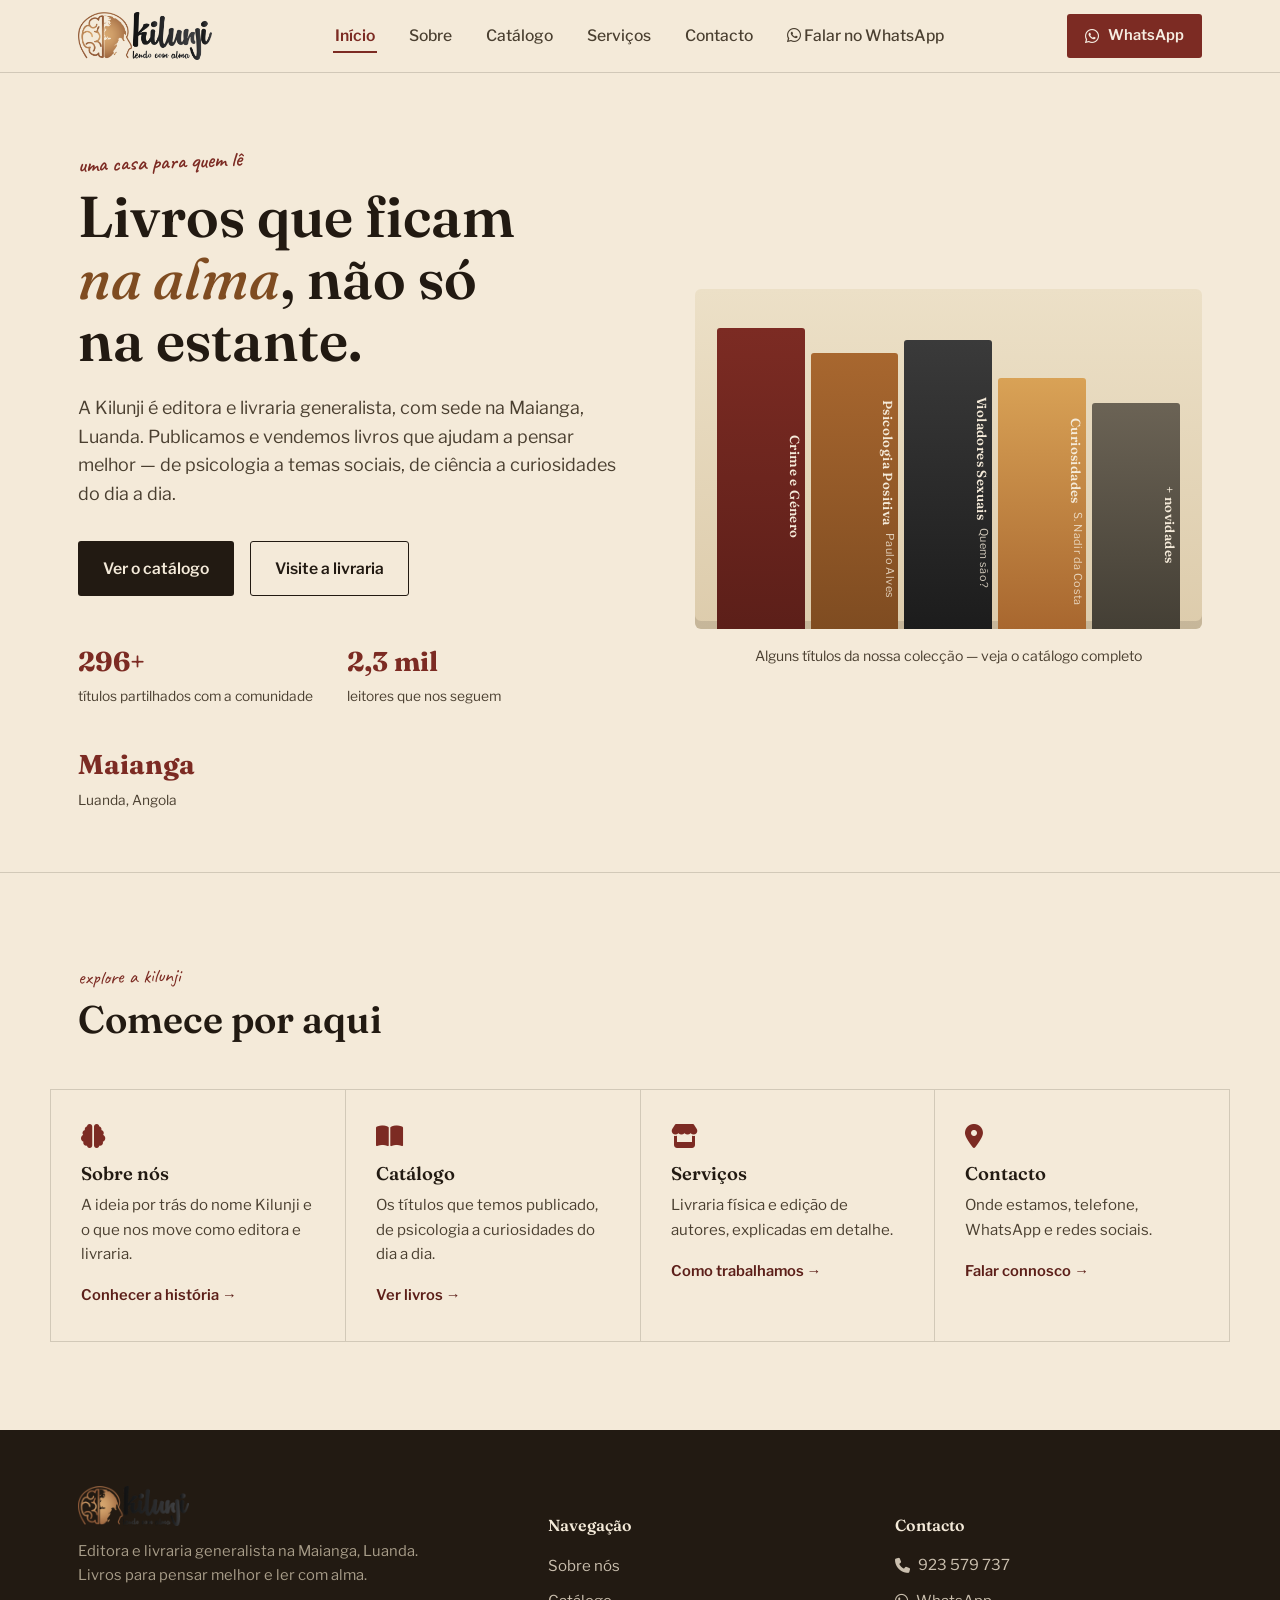
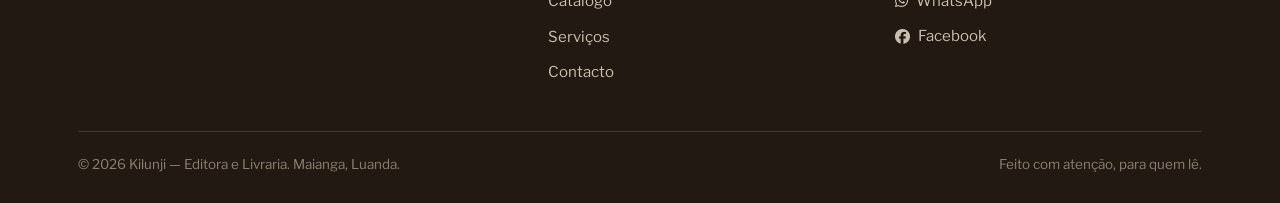
==== index.html @ 7cc4030d "first commit" ====
<!DOCTYPE html>
<html lang="pt-AO">
<head>
<meta charset="UTF-8">
<meta name="viewport" content="width=device-width, initial-scale=1.0">
<title>Kilunji — Editora e Livraria | Maianga, Luanda</title>
<meta name="description" content="Kilunji é editora e livraria generalista em Maianga, Luanda. Livros para ler com alma — psicologia, ciências sociais, literatura e mais.">
<link rel="icon" type="image/png" href="assets/img/favicon.png">
<link rel="preconnect" href="https://fonts.googleapis.com">
<link rel="preconnect" href="https://fonts.gstatic.com" crossorigin>
<link href="https://fonts.googleapis.com/css2?family=Fraunces:ital,opsz,wght@0,9..144,400;0,9..144,500;0,9..144,600;1,9..144,500&family=Libre+Franklin:wght@400;500;600;700&family=Caveat:wght@500;600&display=swap" rel="stylesheet">
<link rel="stylesheet" href="https://cdnjs.cloudflare.com/ajax/libs/font-awesome/6.5.2/css/all.min.css" referrerpolicy="no-referrer">
<link rel="stylesheet" href="assets/css/style.css">
</head>
<body>

<header>
  <nav class="nav">
    <a href="index.html" class="brand">
      <img class="brand-logo" src="assets/img/logo-full.png" alt="Kilunji — Editora e Livraria — lendo com alma">
    </a>
    <ul class="nav-links" id="navLinks">
      <li><a href="index.html" class="active">Início</a></li>
      <li><a href="sobre.html">Sobre</a></li>
      <li><a href="catalogo.html">Catálogo</a></li>
      <li><a href="servicos.html">Serviços</a></li>
      <li><a href="contacto.html">Contacto</a></li>
      <li class="mobile-cta"><a href="https://wa.me/244923579737" target="_blank" rel="noopener"><i class="fa-brands fa-whatsapp"></i> Falar no WhatsApp</a></li>
    </ul>
    <a class="nav-cta" href="https://wa.me/244923579737" target="_blank" rel="noopener">
      <i class="fa-brands fa-whatsapp"></i> WhatsApp
    </a>
    <button class="burger" id="burgerBtn" aria-label="Abrir menu" aria-expanded="false" aria-controls="navLinks">
      <i class="fa-solid fa-bars"></i>
    </button>
  </nav>
</header>

<main>

  <!-- HERO -->
  <section class="hero">
    <div class="wrap hero-grid">
      <div>
        <span class="eyebrow-mark">uma casa para quem lê</span>
        <h1>Livros que ficam <em>na alma</em>, não só na estante.</h1>
        <p class="hero-lede">A Kilunji é editora e livraria generalista, com sede na Maianga, Luanda. Publicamos e vendemos livros que ajudam a pensar melhor — de psicologia a temas sociais, de ciência a curiosidades do dia a dia.</p>
        <div class="hero-actions">
          <a class="btn btn-primary" href="catalogo.html">Ver o catálogo</a>
          <a class="btn btn-ghost" href="contacto.html">Visite a livraria</a>
        </div>
        <div class="hero-stats">
          <div class="stat"><b>296+</b><span>títulos partilhados com a comunidade</span></div>
          <div class="stat"><b>2,3 mil</b><span>leitores que nos seguem</span></div>
          <div class="stat"><b>Maianga</b><span>Luanda, Angola</span></div>
        </div>
      </div>

      <div class="shelf-wrap">
        <div class="shelf" aria-hidden="true">
          <div class="spine s1 h2">Crime e Género</div>
          <div class="spine s2 h1">Psicologia Positiva<small>Paulo Alves</small></div>
          <div class="spine s3 h4">Violadores Sexuais<small>Quem são?</small></div>
          <div class="spine s4 h3">Curiosidades<small>S. Nadir da Costa</small></div>
          <div class="spine s5 h5">+ novidades</div>
        </div>
        <p class="shelf-caption">Alguns títulos da nossa colecção — veja o catálogo completo</p>
      </div>
    </div>
  </section>

  <!-- TEASERS -->
  <section class="teasers">
    <div class="wrap">
      <div class="section-head">
        <span class="kicker">explore a kilunji</span>
        <h2>Comece por aqui</h2>
      </div>
    </div>
    <div class="wrap" style="padding:0;">
      <div class="teaser-grid">
        <div class="teaser">
          <i class="fa-solid fa-brain"></i>
          <h3>Sobre nós</h3>
          <p>A ideia por trás do nome Kilunji e o que nos move como editora e livraria.</p>
          <a href="sobre.html">Conhecer a história →</a>
        </div>
        <div class="teaser">
          <i class="fa-solid fa-book-open"></i>
          <h3>Catálogo</h3>
          <p>Os títulos que temos publicado, de psicologia a curiosidades do dia a dia.</p>
          <a href="catalogo.html">Ver livros →</a>
        </div>
        <div class="teaser">
          <i class="fa-solid fa-store"></i>
          <h3>Serviços</h3>
          <p>Livraria física e edição de autores, explicadas em detalhe.</p>
          <a href="servicos.html">Como trabalhamos →</a>
        </div>
        <div class="teaser">
          <i class="fa-solid fa-location-dot"></i>
          <h3>Contacto</h3>
          <p>Onde estamos, telefone, WhatsApp e redes sociais.</p>
          <a href="contacto.html">Falar connosco →</a>
        </div>
      </div>
    </div>
  </section>

</main>

<footer>
  <div class="wrap">
    <div class="foot-grid">
      <div class="foot-brand">
        <img src="assets/img/logo-full.png" alt="Kilunji — Editora e Livraria">
        <p>Editora e livraria generalista na Maianga, Luanda. Livros para pensar melhor e ler com alma.</p>
      </div>
      <div>
        <h5>Navegação</h5>
        <ul>
          <li><a href="sobre.html">Sobre nós</a></li>
          <li><a href="catalogo.html">Catálogo</a></li>
          <li><a href="servicos.html">Serviços</a></li>
          <li><a href="contacto.html">Contacto</a></li>
        </ul>
      </div>
      <div>
        <h5>Contacto</h5>
        <ul>
          <li><a href="tel:+244923579737"><i class="fa-solid fa-phone"></i> 923 579 737</a></li>
          <li><a href="https://wa.me/244923579737" target="_blank" rel="noopener"><i class="fa-brands fa-whatsapp"></i> WhatsApp</a></li>
          <li><a href="https://www.facebook.com/share/19PNBQKD8v/?mibextid=wwXIfr" target="_blank" rel="noopener"><i class="fa-brands fa-facebook"></i> Facebook</a></li>
        </ul>
      </div>
    </div>
    <div class="foot-bottom">
      <span>© <span id="year"></span> Kilunji — Editora e Livraria. Maianga, Luanda.</span>
      <span>Feito com atenção, para quem lê.</span>
    </div>
  </div>
</footer>

<script src="assets/js/main.js" defer></script>
</body>
</html>
---- assets/css/style.css ----
:root{
  --paper: #f4ead9;
  --paper-deep: #ece0c7;
  --paper-shadow: #ddccac;
  --ink: #221a12;
  --ink-soft: #4a3f30;
  --bronze: #a8672f;
  --bronze-deep: #7f4c21;
  --gold: #d9a256;
  --wine: #7c2b23;
  --wine-deep: #5c1f19;
  --line: rgba(34,26,18,0.16);
  --max: 1180px;
}

*{box-sizing:border-box;}
html{scroll-behavior:smooth;}
body{
  margin:0;
  background:var(--paper);
  color:var(--ink);
  font-family:'Libre Franklin', sans-serif;
  font-size:16px;
  line-height:1.6;
  -webkit-font-smoothing:antialiased;
}
img{max-width:100%;display:block;}
a{color:inherit;}
h1,h2,h3,h4{
  font-family:'Fraunces', serif;
  font-weight:600;
  line-height:1.08;
  margin:0;
  color:var(--ink);
}
p{margin:0;}
.wrap{max-width:var(--max); margin:0 auto; padding:0 28px;}
.script{font-family:'Caveat', cursive; font-weight:600;}

a:focus-visible, button:focus-visible{
  outline:2px solid var(--bronze-deep);
  outline-offset:3px;
}

@media (prefers-reduced-motion: reduce){
  *{animation-duration:0.001ms !important; animation-iteration-count:1 !important; transition-duration:0.001ms !important; scroll-behavior:auto !important;}
}

/* ============ HEADER ============ */
header{
  position:sticky; top:0; z-index:50;
  background:rgba(244,234,217,0.94);
  backdrop-filter:blur(6px);
  border-bottom:1px solid var(--line);
}
.nav{
  display:flex; align-items:center; justify-content:space-between;
  padding:12px 28px;
  max-width:var(--max); margin:0 auto;
  gap:20px;
}
.brand{display:flex; align-items:center; text-decoration:none; flex-shrink:0;}
.brand-logo{height:48px; width:auto;}

.nav-links{display:flex; align-items:center; gap:30px; list-style:none; margin:0; padding:0;}
.nav-links a{
  text-decoration:none; font-size:0.98rem; font-weight:500; color:var(--ink-soft);
  padding:6px 2px; border-bottom:2px solid transparent;
}
.nav-links a:hover{color:var(--wine); border-color:var(--wine);}
.nav-links a.active{color:var(--wine); border-color:var(--wine); font-weight:600;}

.nav-cta{
  display:inline-flex; align-items:center; gap:9px;
  background:var(--wine); color:#f6ede1;
  padding:10px 18px; border-radius:3px;
  text-decoration:none; font-weight:600; font-size:0.92rem;
  white-space:nowrap;
}
.nav-cta i{font-size:1rem;}
.nav-cta:hover{background:var(--wine-deep);}

.burger{display:none; background:none; border:none; cursor:pointer; padding:8px; font-size:1.4rem; color:var(--ink);}

@media (max-width: 900px){
  .nav-links{
    position:fixed; top:73px; left:0; right:0;
    background:var(--paper);
    flex-direction:column; align-items:flex-start; gap:0;
    border-bottom:1px solid var(--line);
    max-height:0; overflow:hidden;
    transition:max-height .25s ease;
  }
  .nav-links.open{max-height:360px;}
  .nav-links li{width:100%;}
  .nav-links a{display:block; padding:14px 28px; width:100%; border-bottom:1px solid var(--line);}
  .nav-cta{display:none;}
  .nav-links .mobile-cta{display:block; padding:16px 28px;}
  .nav-links .mobile-cta a{background:var(--wine); color:#f6ede1; text-align:center; border-radius:3px; border:none; display:flex; align-items:center; justify-content:center; gap:8px;}
  .burger{display:block;}
}

/* ============ HERO (home) ============ */
.hero{padding:72px 0 60px; position:relative; overflow:hidden;}
.hero-grid{display:grid; grid-template-columns:1.05fr 0.95fr; gap:56px; align-items:center;}
.eyebrow-mark{
  font-family:'Caveat', cursive; font-size:1.35rem; color:var(--wine); font-weight:600;
  display:inline-block; margin-bottom:6px; transform:rotate(-2deg);
}
.hero h1{font-size:clamp(2.4rem, 4.6vw, 3.6rem); max-width:12ch;}
.hero h1 em{font-style:italic; color:var(--bronze-deep); font-weight:500;}
.hero-lede{margin-top:22px; font-size:1.12rem; color:var(--ink-soft); max-width:46ch;}
.hero-actions{margin-top:32px; display:flex; gap:16px; flex-wrap:wrap;}
.btn{
  display:inline-flex; align-items:center; gap:10px;
  padding:14px 24px; border-radius:3px; text-decoration:none;
  font-weight:600; font-size:0.98rem; border:1px solid transparent;
}
.btn-primary{background:var(--ink); color:var(--paper);}
.btn-primary:hover{background:#000;}
.btn-ghost{border-color:var(--ink); color:var(--ink);}
.btn-ghost:hover{background:var(--ink); color:var(--paper);}

.hero-stats{display:flex; gap:34px; margin-top:44px; flex-wrap:wrap;}
.stat b{display:block; font-family:'Fraunces', serif; font-size:1.7rem; color:var(--wine);}
.stat span{font-size:0.86rem; color:var(--ink-soft);}

/* Bookshelf illustration */
.shelf-wrap{position:relative;}
.shelf{
  display:flex; align-items:flex-end; gap:6px;
  background:linear-gradient(180deg, var(--paper-deep), var(--paper-shadow));
  border-radius:6px; padding:26px 22px 0; height:340px; position:relative;
  box-shadow: inset 0 -8px 0 rgba(34,26,18,0.12);
}
.spine{
  flex:1; border-radius:3px 3px 0 0; display:flex; align-items:flex-start; justify-content:center;
  padding-top:16px; color:#f4ead9; font-family:'Fraunces', serif; font-weight:600; font-size:0.82rem;
  text-align:center; writing-mode:vertical-rl; letter-spacing:0.4px; cursor:default;
  position:relative; transition:transform .18s ease;
}
.spine:hover{transform:translateY(-10px);}
.spine small{writing-mode:vertical-rl; font-family:'Libre Franklin',sans-serif; font-weight:400; font-size:0.68rem; opacity:0.85; margin-top:8px;}
.spine.h1{height:88%;} .spine.h2{height:96%;} .spine.h3{height:80%;} .spine.h4{height:92%;} .spine.h5{height:72%;}
.s1{background:linear-gradient(180deg, var(--wine), var(--wine-deep));}
.s2{background:linear-gradient(180deg, var(--bronze), var(--bronze-deep));}
.s3{background:linear-gradient(180deg, #3a3a3a, #1c1c1c);}
.s4{background:linear-gradient(180deg, var(--gold), var(--bronze));}
.s5{background:linear-gradient(180deg, #6b6355, #443f35);}
.shelf-caption{margin-top:16px; text-align:center; font-size:0.88rem; color:var(--ink-soft);}

/* ============ PAGE HERO (páginas internas) ============ */
.page-hero{padding:56px 0 44px; border-bottom:1px solid var(--line); background:var(--paper-deep);}
.page-hero .kicker{margin-bottom:8px;}
.page-hero h1{font-size:clamp(2rem, 4vw, 2.9rem);}
.page-hero p{margin-top:16px; color:var(--ink-soft); font-size:1.08rem; max-width:60ch;}
.breadcrumb{font-size:0.86rem; color:var(--ink-soft); margin-bottom:14px;}
.breadcrumb a{color:var(--wine-deep); text-decoration:none;}
.breadcrumb a:hover{text-decoration:underline;}

/* ============ SECTION GENERIC ============ */
section{padding:88px 0;}
.section-head{max-width:640px; margin-bottom:48px;}
.kicker{font-family:'Caveat', cursive; color:var(--wine); font-size:1.25rem; transform:rotate(-1.5deg); display:inline-block;}
.section-head h2{font-size:clamp(1.8rem, 3vw, 2.5rem); margin-top:6px;}
.section-head p{margin-top:16px; color:var(--ink-soft); font-size:1.05rem;}

/* ============ TEASERS (home) ============ */
.teasers{border-top:1px solid var(--line);}
.teaser-grid{display:grid; grid-template-columns:repeat(4,1fr); gap:0; border-top:1px solid var(--line); border-left:1px solid var(--line);}
.teaser{padding:34px 30px; border-right:1px solid var(--line); border-bottom:1px solid var(--line);}
.teaser i{font-size:1.5rem; color:var(--wine); margin-bottom:16px; display:block;}
.teaser h3{font-size:1.15rem; margin-bottom:10px;}
.teaser p{color:var(--ink-soft); font-size:0.94rem; margin-bottom:16px;}
.teaser a{color:var(--wine-deep); font-weight:600; font-size:0.92rem; text-decoration:none;}
.teaser a:hover{text-decoration:underline;}
@media (max-width: 900px){
  .teaser-grid{grid-template-columns:repeat(2,1fr);}
}
@media (max-width: 560px){
  .teaser-grid{grid-template-columns:1fr;}
}

/* ============ SOBRE ============ */
.sobre{background:var(--paper-deep); border-bottom:1px solid var(--line);}
.sobre-grid{display:grid; grid-template-columns:0.9fr 1.1fr; gap:64px; align-items:start;}
.sobre-mark{display:flex; justify-content:center; align-items:flex-start; padding-top:8px;}
.sobre-mark img{width:220px;}
.pull{
  font-family:'Fraunces', serif; font-style:italic; font-size:1.5rem; line-height:1.4;
  color:var(--wine-deep); border-left:3px solid var(--bronze); padding-left:24px; margin:28px 0;
}
.sobre-body p{margin-bottom:18px; color:var(--ink-soft); font-size:1.05rem;}
.sobre-body p:last-child{margin-bottom:0;}

/* ============ CATALOGO ============ */
.catalogo-list{display:flex; flex-direction:column; border-top:1px solid var(--line);}
.book-row{
  display:grid; grid-template-columns:56px 1.6fr 1fr auto; gap:24px; align-items:center;
  padding:26px 0; border-bottom:1px solid var(--line);
}
.book-icon{font-size:1.5rem; color:var(--bronze);}
.book-title{font-family:'Fraunces', serif; font-size:1.25rem; font-weight:600;}
.book-author{color:var(--ink-soft); font-size:0.95rem; margin-top:4px;}
.book-tag{
  justify-self:start; display:inline-flex; align-items:center; gap:6px;
  font-size:0.82rem; color:var(--wine); border:1px solid var(--wine); border-radius:20px; padding:5px 14px;
}
.book-note{color:var(--ink-soft); font-size:0.92rem; text-align:right; max-width:22ch; margin-left:auto;}
@media (max-width: 720px){
  .book-row{grid-template-columns:32px 1fr; row-gap:8px;}
  .book-tag, .book-note{grid-column:2 / 3; justify-self:start; text-align:left; max-width:none;}
}

/* ============ SERVICOS ============ */
.servicos{background:var(--ink); color:var(--paper);}
.servicos .kicker{color:var(--gold);}
.servicos .section-head h2{color:var(--paper);}
.servicos .section-head p{color:#cabfae;}
.serv-grid{display:grid; grid-template-columns:1fr 1fr; gap:0; border-top:1px solid rgba(244,234,217,0.18);}
.serv-col{padding:40px 44px; border-right:1px solid rgba(244,234,217,0.18);}
.serv-col:last-child{border-right:none;}
.serv-col .serv-icon{font-size:1.8rem; color:var(--gold); margin-bottom:16px; display:block;}
.serv-col h3{color:var(--gold); font-size:1.5rem; margin-bottom:14px;}
.serv-col p{color:#d8cfbf; font-size:1rem; margin-bottom:16px;}
.serv-col ul{margin:0; padding:0; list-style:none;}
.serv-col li{margin-bottom:12px; padding-left:26px; position:relative; color:#d8cfbf;}
.serv-col li i{position:absolute; left:0; top:4px; color:var(--gold); font-size:0.85rem;}
@media (max-width:760px){
  .serv-grid{grid-template-columns:1fr;}
  .serv-col{border-right:none; border-bottom:1px solid rgba(244,234,217,0.18);}
}
.page-hero.on-dark{background:var(--ink); border-bottom:1px solid rgba(244,234,217,0.18);}
.page-hero.on-dark h1, .page-hero.on-dark p{color:var(--paper);}
.page-hero.on-dark .kicker{color:var(--gold);}
.page-hero.on-dark .breadcrumb, .page-hero.on-dark .breadcrumb a{color:#cabfae;}

/* ============ CONTACTO ============ */
.contacto-grid{display:grid; grid-template-columns:1fr 1fr; gap:60px; align-items:start;}
.info-item{display:flex; gap:16px; padding:18px 0; border-bottom:1px solid var(--line);}
.info-item:first-child{padding-top:0;}
.info-icon{
  width:40px; height:40px; border-radius:50%; background:var(--paper-deep); border:1px solid var(--line);
  display:flex; align-items:center; justify-content:center; flex-shrink:0; font-size:1.05rem; color:var(--wine);
}
.info-item h4{font-size:1rem; margin-bottom:4px;}
.info-item p, .info-item a{color:var(--ink-soft); text-decoration:none; font-size:0.98rem;}
.info-item a:hover{color:var(--wine);}
.map-frame{
  border:1px solid var(--line); border-radius:6px; overflow:hidden; background:var(--paper-deep);
  aspect-ratio:4/3; display:flex; align-items:center; justify-content:center; position:relative;
}
.map-frame iframe{width:100%; height:100%; border:0; filter:sepia(12%) saturate(85%);}
@media (max-width: 900px){
  .contacto-grid{grid-template-columns:1fr;}
}

/* ============ FOOTER ============ */
footer{background:var(--ink); color:#cabfae; padding:56px 0 28px;}
.foot-grid{display:grid; grid-template-columns:1.4fr 1fr 1fr; gap:40px; padding-bottom:36px; border-bottom:1px solid rgba(244,234,217,0.15);}
.foot-brand img{height:40px; margin-bottom:14px;}
.foot-brand p{max-width:34ch; font-size:0.92rem; color:#a89d89;}
footer h5{font-family:'Fraunces', serif; color:var(--paper); font-size:1rem; margin-bottom:14px; font-weight:600;}
footer ul{list-style:none; margin:0; padding:0;}
footer li{margin-bottom:10px;}
footer a{text-decoration:none; color:#cabfae; font-size:0.94rem; display:inline-flex; align-items:center; gap:8px;}
footer a:hover{color:var(--gold);}
.foot-bottom{
  display:flex; justify-content:space-between; align-items:center; padding-top:22px; flex-wrap:wrap; gap:12px;
  font-size:0.84rem; color:#8b8070;
}
@media (max-width:760px){
  .foot-grid{grid-template-columns:1fr; gap:28px;}
}

@media (max-width: 900px){
  .hero-grid{grid-template-columns:1fr;}
  .sobre-grid{grid-template-columns:1fr;}
  .sobre-mark{padding-top:0; margin-bottom:8px;}
  .sobre-mark img{width:140px;}
}
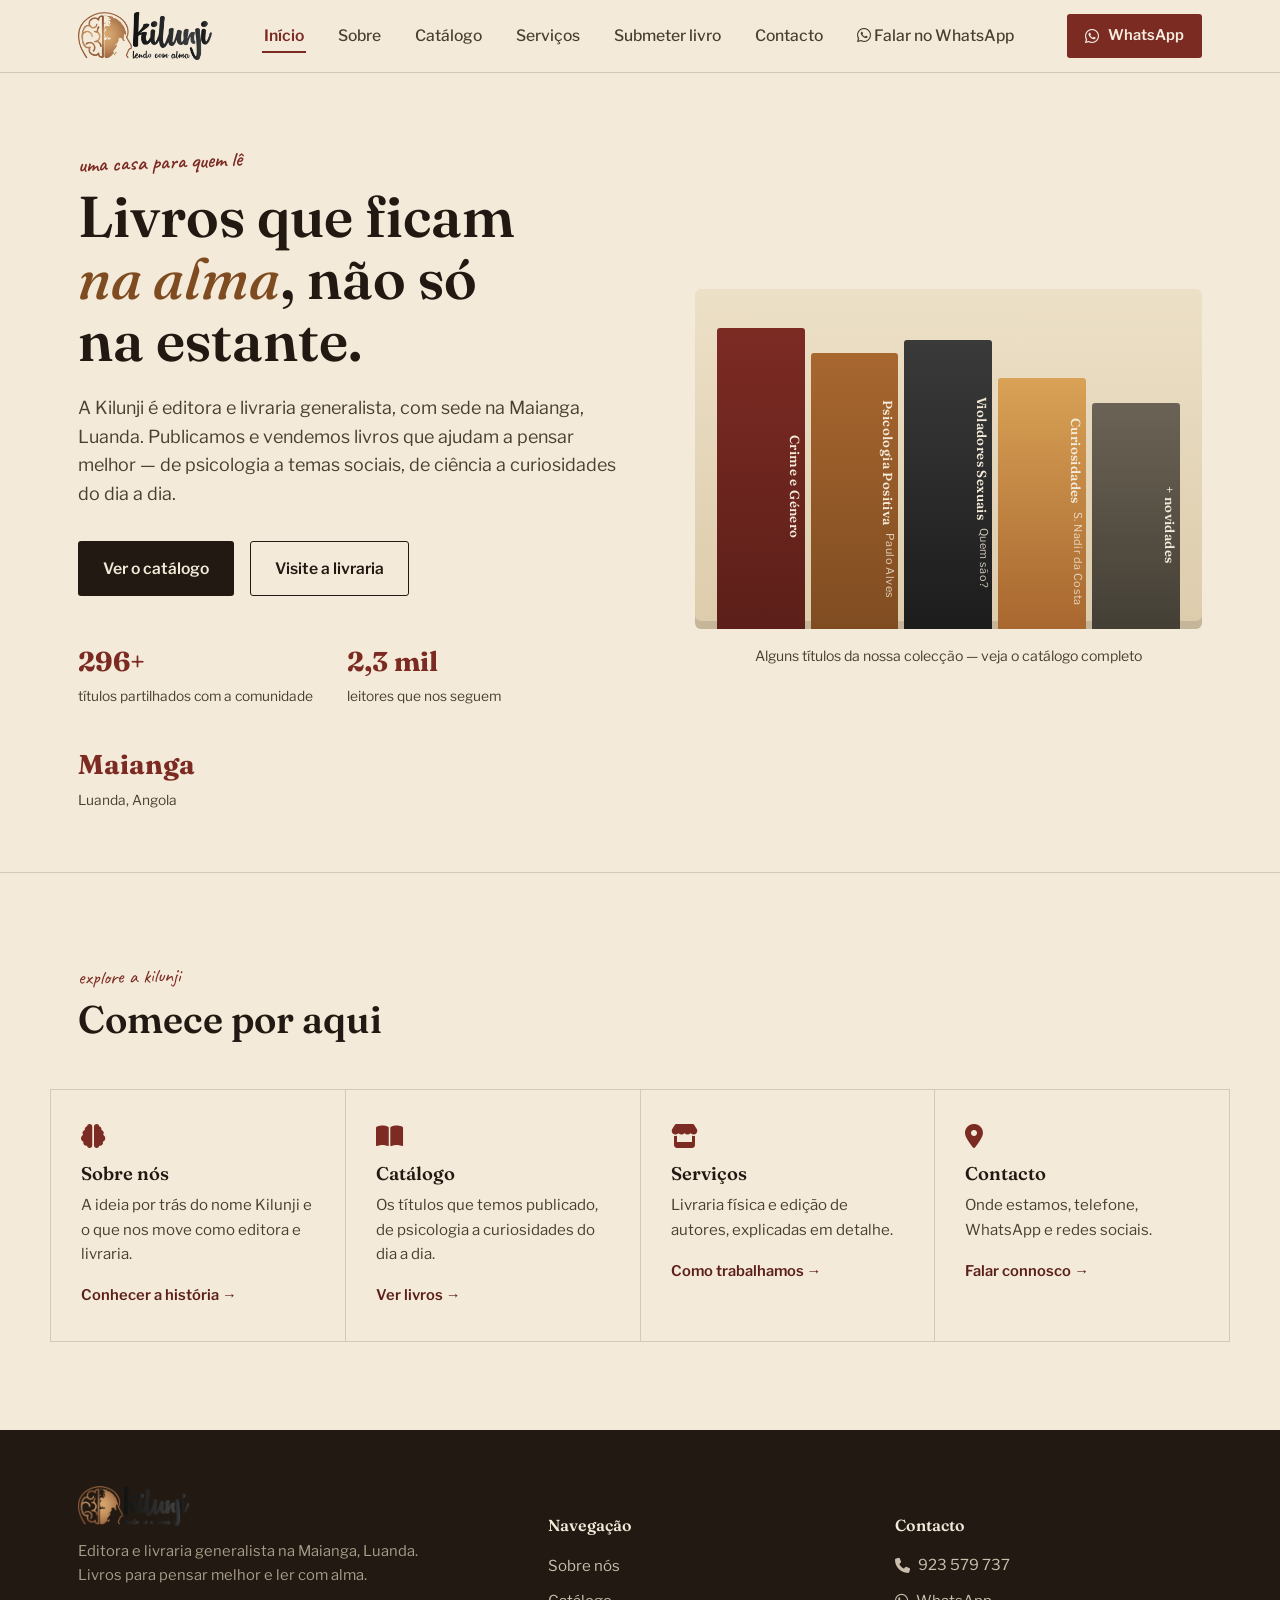
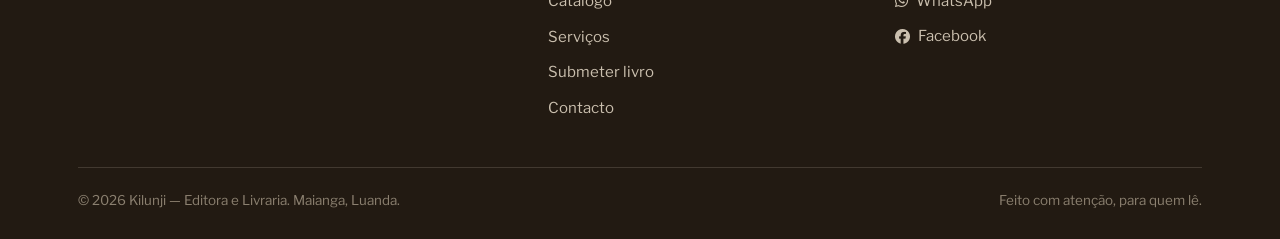
==== commit 542f855f: "Submissão de Livro" ====
--- a/index.html
+++ b/index.html
@@ -24,6 +24,7 @@
       <li><a href="sobre.html">Sobre</a></li>
       <li><a href="catalogo.html">Catálogo</a></li>
       <li><a href="servicos.html">Serviços</a></li>
+      <li><a href="submeter-livro.html">Submeter livro</a></li>
       <li><a href="contacto.html">Contacto</a></li>
       <li class="mobile-cta"><a href="https://wa.me/244923579737" target="_blank" rel="noopener"><i class="fa-brands fa-whatsapp"></i> Falar no WhatsApp</a></li>
     </ul>
@@ -122,6 +123,7 @@
           <li><a href="sobre.html">Sobre nós</a></li>
           <li><a href="catalogo.html">Catálogo</a></li>
           <li><a href="servicos.html">Serviços</a></li>
+      <li><a href="submeter-livro.html">Submeter livro</a></li>
           <li><a href="contacto.html">Contacto</a></li>
         </ul>
       </div>
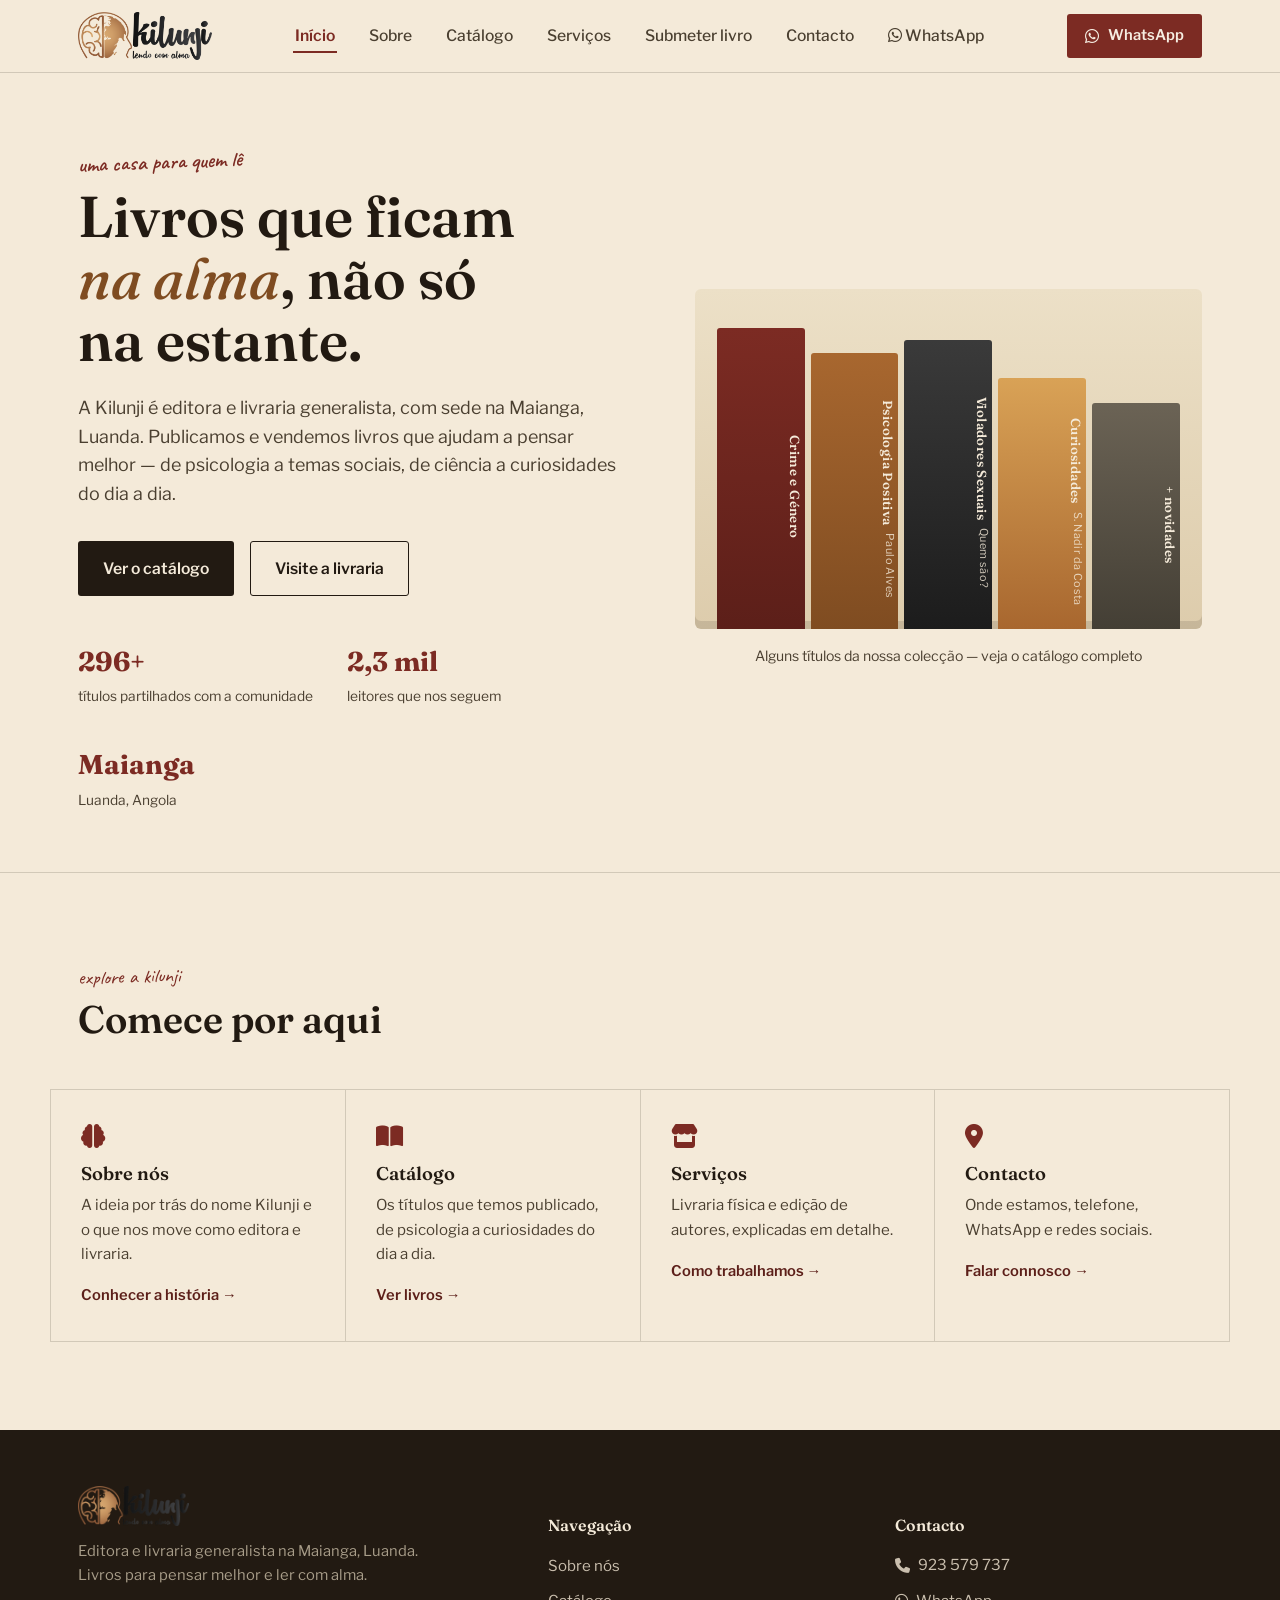
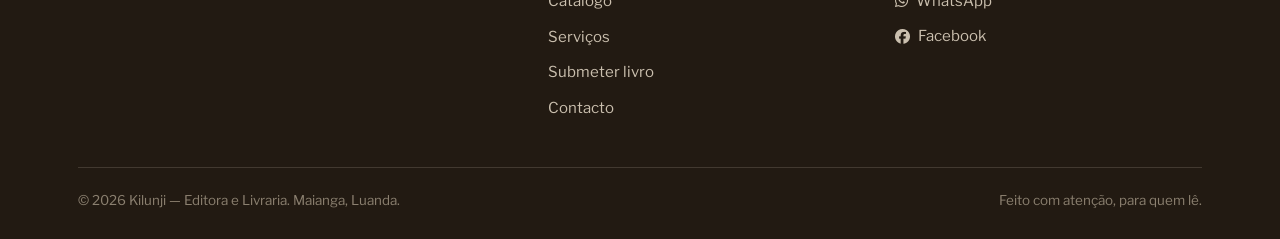
==== commit 64401efb: "Alterações do Menu" ====
--- a/index.html
+++ b/index.html
@@ -26,7 +26,7 @@
       <li><a href="servicos.html">Serviços</a></li>
       <li><a href="submeter-livro.html">Submeter livro</a></li>
       <li><a href="contacto.html">Contacto</a></li>
-      <li class="mobile-cta"><a href="https://wa.me/244923579737" target="_blank" rel="noopener"><i class="fa-brands fa-whatsapp"></i> Falar no WhatsApp</a></li>
+      <li class="mobile-cta"><a href="https://wa.me/244923579737" target="_blank" rel="noopener"><i class="fa-brands fa-whatsapp"></i> WhatsApp</a></li>
     </ul>
     <a class="nav-cta" href="https://wa.me/244923579737" target="_blank" rel="noopener">
       <i class="fa-brands fa-whatsapp"></i> WhatsApp
--- a/assets/css/style.css
+++ b/assets/css/style.css
@@ -88,10 +88,10 @@
     background:var(--paper);
     flex-direction:column; align-items:flex-start; gap:0;
     border-bottom:1px solid var(--line);
-    max-height:0; overflow:hidden;
+    max-height:0; overflow-y:auto;
     transition:max-height .25s ease;
   }
-  .nav-links.open{max-height:360px;}
+  .nav-links.open{max-height:calc(100vh - 73px);}
   .nav-links li{width:100%;}
   .nav-links a{display:block; padding:14px 28px; width:100%; border-bottom:1px solid var(--line);}
   .nav-cta{display:none;}
@@ -279,3 +279,125 @@
   .sobre-mark{padding-top:0; margin-bottom:8px;}
   .sobre-mark img{width:140px;}
 }
+
+/* ============ COMO FUNCIONA (steps) ============ */
+.steps-grid{display:grid; grid-template-columns:repeat(3,1fr); gap:0; border-top:1px solid var(--line); border-left:1px solid var(--line);}
+.step{padding:32px 30px; border-right:1px solid var(--line); border-bottom:1px solid var(--line); position:relative;}
+.step-num{
+  font-family:'Fraunces', serif; font-size:0.85rem; color:var(--wine); font-weight:600;
+  display:inline-block; margin-bottom:14px; letter-spacing:0.5px;
+}
+.step i{font-size:1.4rem; color:var(--bronze); margin-bottom:14px; display:block;}
+.step h3{font-size:1.08rem; margin-bottom:8px;}
+.step p{color:var(--ink-soft); font-size:0.94rem;}
+@media (max-width: 760px){
+  .steps-grid{grid-template-columns:1fr;}
+}
+
+/* ============ FORMULÁRIO — Submeter livro ============ */
+.form-card{
+  background:var(--paper-deep);
+  border:1px solid var(--line);
+  border-radius:8px;
+  padding:44px;
+  max-width:760px;
+}
+@media (max-width:600px){
+  .form-card{padding:28px 22px;}
+}
+.form-intro{margin-bottom:32px;}
+.form-intro p{color:var(--ink-soft); font-size:0.98rem; margin-top:8px;}
+
+fieldset{border:none; margin:0; padding:0;}
+legend{
+  font-family:'Fraunces', serif; font-size:1.15rem; font-weight:600; color:var(--ink);
+  padding:0; margin-bottom:18px; width:100%; border-bottom:1px solid var(--line); padding-bottom:12px;
+}
+.form-section{margin-bottom:38px;}
+.form-section:last-of-type{margin-bottom:0;}
+
+.field{margin-bottom:22px;}
+.field label{
+  display:block; font-weight:600; font-size:0.94rem; color:var(--ink); margin-bottom:6px;
+}
+.field label .req{color:var(--wine); margin-left:2px;}
+.field .helper{display:block; font-size:0.84rem; color:var(--ink-soft); margin-top:6px; font-weight:400;}
+
+.field input[type="text"],
+.field input[type="email"],
+.field input[type="tel"],
+.field input[type="date"],
+.field input[type="url"],
+.field select,
+.field textarea{
+  width:100%;
+  font-family:'Libre Franklin', sans-serif;
+  font-size:0.98rem;
+  color:var(--ink);
+  background:var(--paper);
+  border:1px solid var(--line);
+  border-radius:4px;
+  padding:12px 14px;
+}
+.field input:focus,
+.field select:focus,
+.field textarea:focus{
+  outline:none;
+  border-color:var(--bronze);
+  box-shadow:0 0 0 3px rgba(168,103,47,0.15);
+}
+.field textarea{resize:vertical; min-height:110px; font-family:inherit;}
+
+.field-row{display:grid; grid-template-columns:1fr 1fr; gap:20px;}
+@media (max-width:600px){
+  .field-row{grid-template-columns:1fr;}
+}
+
+.method-toggle{display:flex; gap:14px; margin-bottom:20px; flex-wrap:wrap;}
+.method-option{
+  flex:1; min-width:180px;
+  display:flex; align-items:center; gap:10px;
+  border:1px solid var(--line); border-radius:4px; padding:14px 16px;
+  cursor:pointer; background:var(--paper); font-size:0.94rem; font-weight:500;
+}
+.method-option input{margin:0; accent-color:var(--wine);}
+.method-option i{color:var(--bronze);}
+.method-option.checked{border-color:var(--bronze); background:#fbf3e6;}
+
+.method-panel{display:none;}
+.method-panel.visible{display:block;}
+
+.file-drop{
+  border:1.5px dashed var(--bronze); border-radius:6px; padding:26px 18px;
+  text-align:center; background:var(--paper); cursor:pointer;
+}
+.file-drop i{font-size:1.6rem; color:var(--bronze); margin-bottom:10px; display:block;}
+.file-drop span{font-size:0.92rem; color:var(--ink-soft); display:block;}
+.file-drop input[type="file"]{display:none;}
+.file-name{margin-top:12px; font-size:0.9rem; font-weight:600; color:var(--wine-deep);}
+
+.form-note{
+  display:flex; gap:12px; align-items:flex-start;
+  background:#fbf3e6; border:1px solid var(--line); border-radius:6px;
+  padding:16px 18px; margin-bottom:30px; font-size:0.9rem; color:var(--ink-soft);
+}
+.form-note i{color:var(--bronze); margin-top:2px;}
+
+.hp-field{position:absolute; left:-9999px; opacity:0; height:0; width:0; overflow:hidden;}
+
+.submit-btn{
+  display:inline-flex; align-items:center; gap:10px;
+  background:var(--wine); color:#f6ede1; border:none; cursor:pointer;
+  padding:15px 30px; border-radius:3px; font-weight:600; font-size:1rem;
+  font-family:'Libre Franklin', sans-serif;
+}
+.submit-btn:hover{background:var(--wine-deep);}
+
+/* ============ PÁGINA DE OBRIGADO ============ */
+.success-box{
+  max-width:560px; text-align:center; margin:0 auto;
+  padding:60px 30px;
+}
+.success-box i{font-size:2.6rem; color:var(--wine); margin-bottom:20px; display:block;}
+.success-box h1{margin-bottom:14px;}
+.success-box p{color:var(--ink-soft); font-size:1.05rem; margin-bottom:30px;}
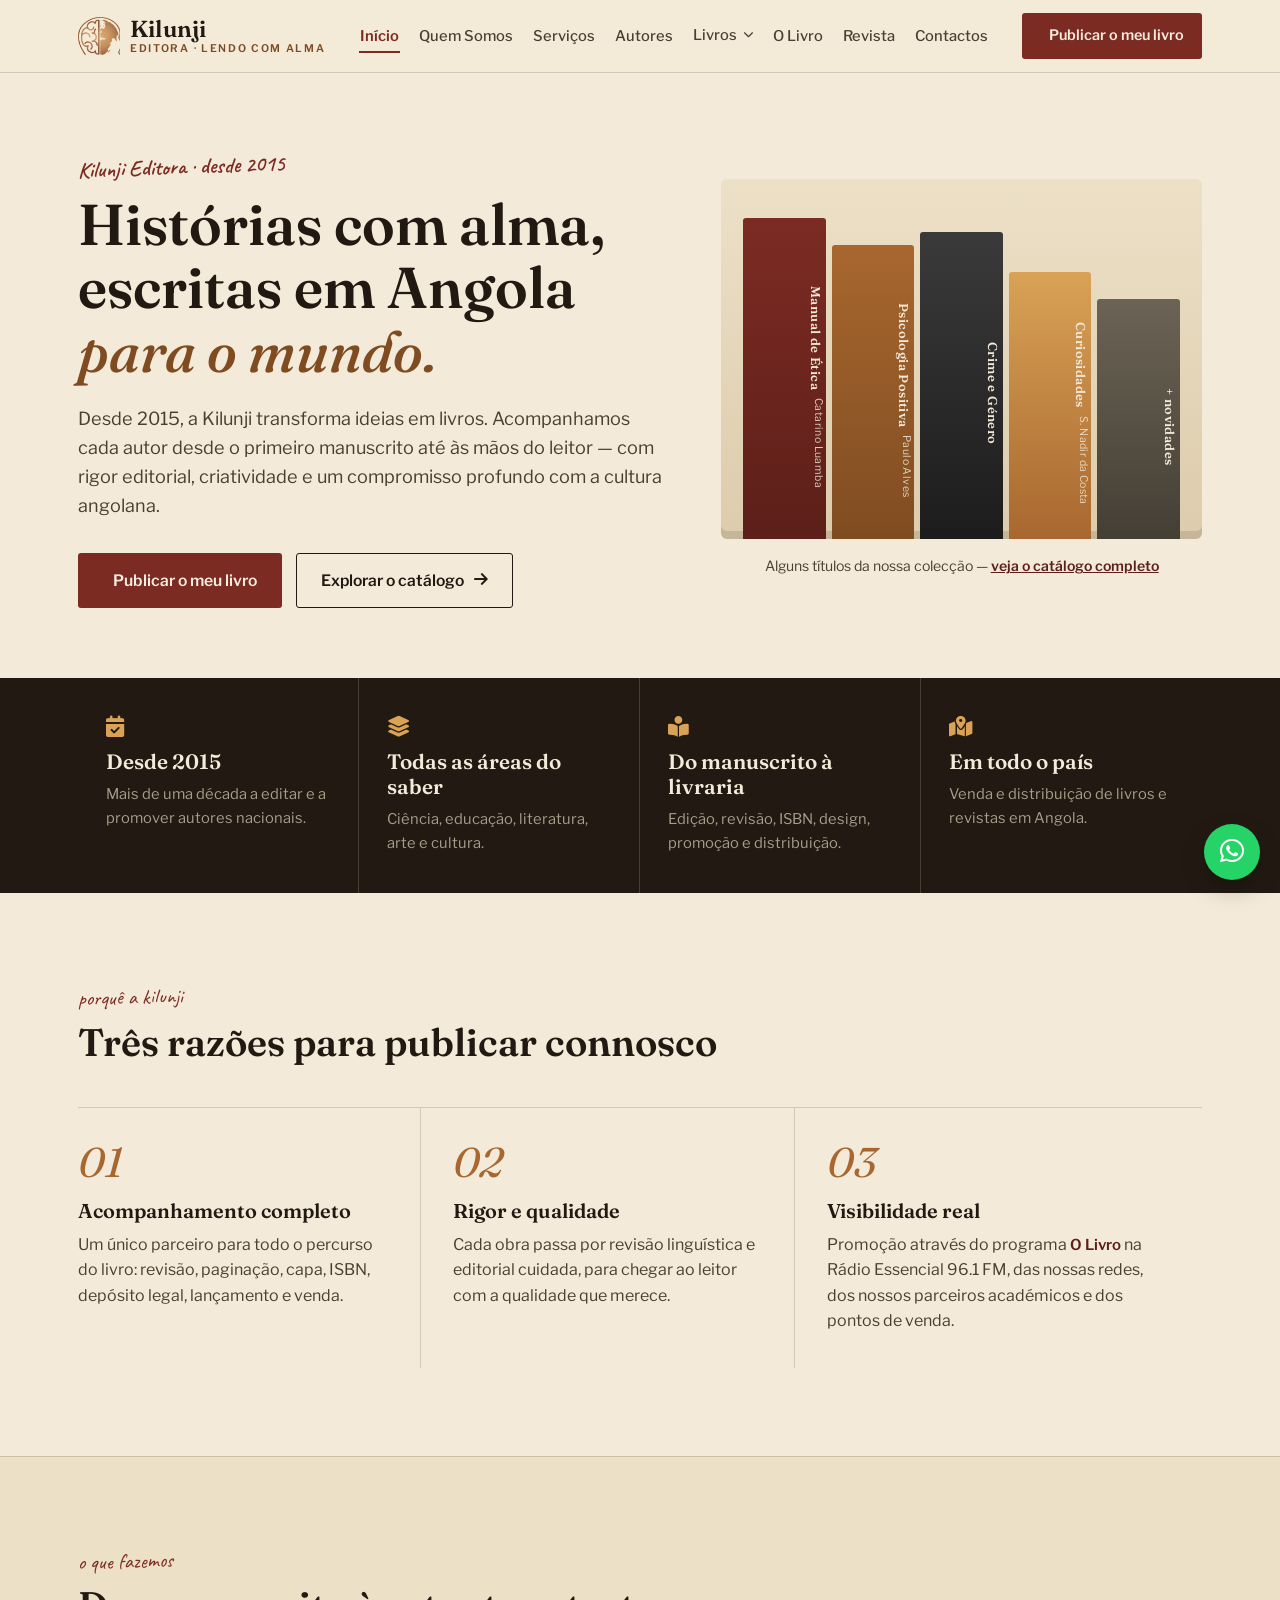
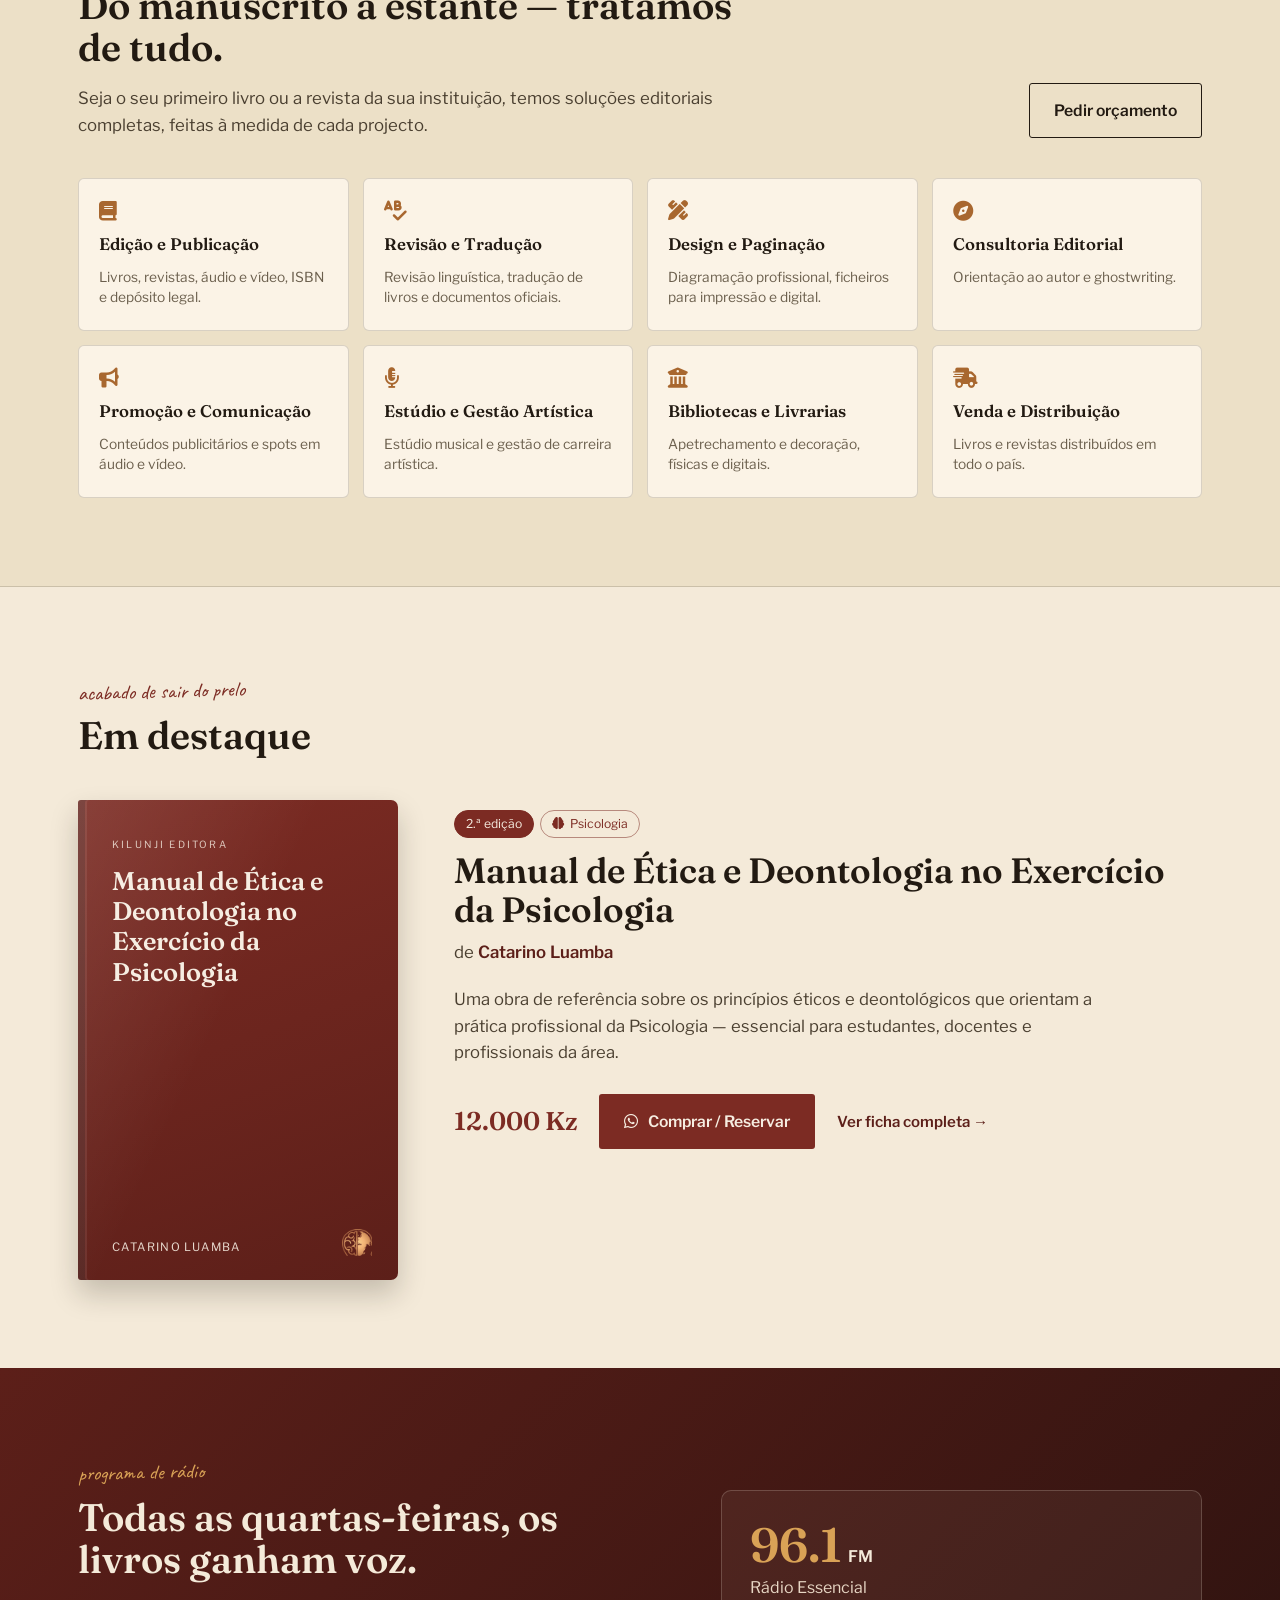
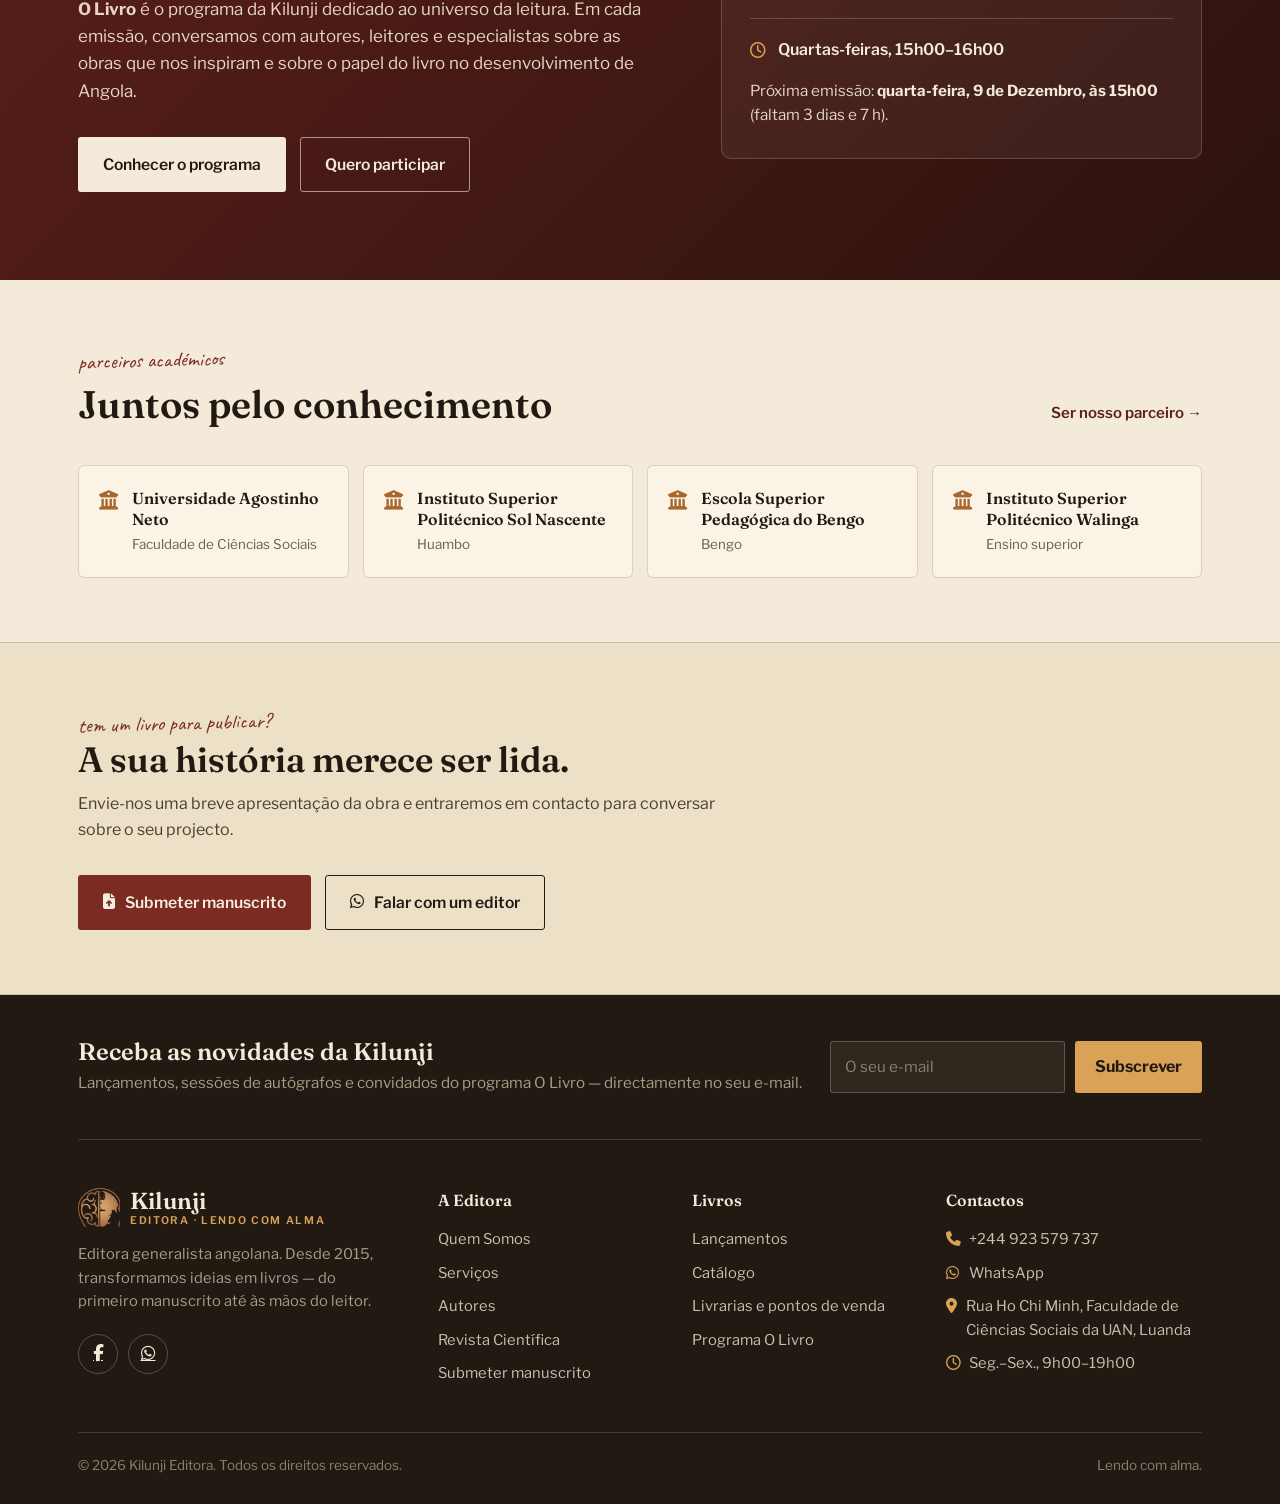
==== commit 5f930345: "Novas funcionalidades do documento" ====
--- a/index.html
+++ b/index.html
@@ -3,8 +3,15 @@
 <head>
 <meta charset="UTF-8">
 <meta name="viewport" content="width=device-width, initial-scale=1.0">
-<title>Kilunji — Editora e Livraria | Maianga, Luanda</title>
-<meta name="description" content="Kilunji é editora e livraria generalista em Maianga, Luanda. Livros para ler com alma — psicologia, ciências sociais, literatura e mais.">
+<title>Kilunji Editora — Histórias com alma, escritas em Angola para o mundo</title>
+<meta name="description" content="Editora generalista angolana desde 2015. Edição, revisão, ISBN, design, promoção e distribuição de livros e revistas em todo o país.">
+<meta name="theme-color" content="#221a12">
+<meta property="og:type" content="website">
+<meta property="og:site_name" content="Kilunji Editora">
+<meta property="og:locale" content="pt_AO">
+<meta property="og:title" content="Kilunji Editora — Histórias com alma, escritas em Angola para o mundo">
+<meta property="og:description" content="Editora generalista angolana desde 2015. Edição, revisão, ISBN, design, promoção e distribuição de livros e revistas em todo o país.">
+<meta property="og:image" content="assets/img/logo-icon.png">
 <link rel="icon" type="image/png" href="assets/img/favicon.png">
 <link rel="preconnect" href="https://fonts.googleapis.com">
 <link rel="preconnect" href="https://fonts.gstatic.com" crossorigin>
@@ -13,135 +20,324 @@
 <link rel="stylesheet" href="assets/css/style.css">
 </head>
 <body>
-
-<header>
-  <nav class="nav">
-    <a href="index.html" class="brand">
-      <img class="brand-logo" src="assets/img/logo-full.png" alt="Kilunji — Editora e Livraria — lendo com alma">
+<a class="skip-link" href="#conteudo">Saltar para o conteúdo</a>
+<header class="site-header">
+  <nav class="nav" aria-label="Menu principal">
+    <a href="index.html" class="brand" aria-label="Kilunji Editora — página inicial">
+      <img class="brand-icon" src="assets/img/logo-icon.png" alt="" width="42" height="38">
+      <span class="brand-text"><b>Kilunji</b><small>Editora · lendo com alma</small></span>
     </a>
     <ul class="nav-links" id="navLinks">
-      <li><a href="index.html" class="active">Início</a></li>
-      <li><a href="sobre.html">Sobre</a></li>
-      <li><a href="catalogo.html">Catálogo</a></li>
+      <li><a href="index.html" class="active" aria-current="page">Início</a></li>
+      <li><a href="sobre.html">Quem Somos</a></li>
       <li><a href="servicos.html">Serviços</a></li>
-      <li><a href="submeter-livro.html">Submeter livro</a></li>
-      <li><a href="contacto.html">Contacto</a></li>
-      <li class="mobile-cta"><a href="https://wa.me/244923579737" target="_blank" rel="noopener"><i class="fa-brands fa-whatsapp"></i> WhatsApp</a></li>
+      <li><a href="autores.html">Autores</a></li>
+      <li class="has-sub">
+        <button type="button" class="sub-toggle" aria-expanded="false" aria-controls="sub-livros">Livros <i class="fa-solid fa-chevron-down" aria-hidden="true"></i></button>
+        <ul class="sub-menu" id="sub-livros">
+          <li><a href="lancamentos.html"><i class="fa-solid fa-star" aria-hidden="true"></i><span>Lançamentos<small>Novidades e destaques</small></span></a></li>
+          <li><a href="catalogo.html"><i class="fa-solid fa-book-open" aria-hidden="true"></i><span>Catálogo completo<small>Todos os títulos Kilunji</small></span></a></li>
+          <li><a href="livrarias.html"><i class="fa-solid fa-mug-hot" aria-hidden="true"></i><span>Livrarias e pontos de venda<small>Books and Coffee e parceiros</small></span></a></li>
+        </ul>
+      </li>
+      <li><a href="programa-o-livro.html">O Livro</a></li>
+      <li><a href="revista.html">Revista</a></li>
+      <li><a href="contacto.html">Contactos</a></li>
+      <li class="mobile-cta"><a href="submeter-livro.html"><i class="fa-solid fa-feather-pointer" aria-hidden="true"></i> Publicar o meu livro</a></li>
     </ul>
-    <a class="nav-cta" href="https://wa.me/244923579737" target="_blank" rel="noopener">
-      <i class="fa-brands fa-whatsapp"></i> WhatsApp
-    </a>
-    <button class="burger" id="burgerBtn" aria-label="Abrir menu" aria-expanded="false" aria-controls="navLinks">
-      <i class="fa-solid fa-bars"></i>
+    <a class="nav-cta" href="submeter-livro.html"><i class="fa-solid fa-feather-pointer" aria-hidden="true"></i> Publicar o meu livro</a>
+    <button type="button" class="burger" id="burgerBtn" aria-label="Abrir menu" aria-expanded="false" aria-controls="navLinks">
+      <i class="fa-solid fa-bars" aria-hidden="true"></i>
     </button>
   </nav>
 </header>
 
-<main>
-
-  <!-- HERO -->
+<main id="conteudo">
+
+  <!-- BANNER PRINCIPAL -->
   <section class="hero">
     <div class="wrap hero-grid">
       <div>
-        <span class="eyebrow-mark">uma casa para quem lê</span>
-        <h1>Livros que ficam <em>na alma</em>, não só na estante.</h1>
-        <p class="hero-lede">A Kilunji é editora e livraria generalista, com sede na Maianga, Luanda. Publicamos e vendemos livros que ajudam a pensar melhor — de psicologia a temas sociais, de ciência a curiosidades do dia a dia.</p>
+        <span class="eyebrow-mark">Kilunji Editora · desde 2015</span>
+        <h1>Histórias com alma, escritas em Angola <em>para o mundo.</em></h1>
+        <p class="hero-lede">Desde 2015, a Kilunji transforma ideias em livros. Acompanhamos cada autor desde o primeiro manuscrito até às mãos do leitor — com rigor editorial, criatividade e um compromisso profundo com a cultura angolana.</p>
         <div class="hero-actions">
-          <a class="btn btn-primary" href="catalogo.html">Ver o catálogo</a>
-          <a class="btn btn-ghost" href="contacto.html">Visite a livraria</a>
-        </div>
-        <div class="hero-stats">
-          <div class="stat"><b>296+</b><span>títulos partilhados com a comunidade</span></div>
-          <div class="stat"><b>2,3 mil</b><span>leitores que nos seguem</span></div>
-          <div class="stat"><b>Maianga</b><span>Luanda, Angola</span></div>
+          <a class="btn btn-wine" href="submeter-livro.html"><i class="fa-solid fa-feather-pointer" aria-hidden="true"></i> Publicar o meu livro</a>
+          <a class="btn btn-ghost" href="catalogo.html">Explorar o catálogo <i class="fa-solid fa-arrow-right" aria-hidden="true"></i></a>
         </div>
       </div>
 
       <div class="shelf-wrap">
-        <div class="shelf" aria-hidden="true">
-          <div class="spine s1 h2">Crime e Género</div>
-          <div class="spine s2 h1">Psicologia Positiva<small>Paulo Alves</small></div>
-          <div class="spine s3 h4">Violadores Sexuais<small>Quem são?</small></div>
-          <div class="spine s4 h3">Curiosidades<small>S. Nadir da Costa</small></div>
-          <div class="spine s5 h5">+ novidades</div>
-        </div>
-        <p class="shelf-caption">Alguns títulos da nossa colecção — veja o catálogo completo</p>
-      </div>
-    </div>
-  </section>
-
-  <!-- TEASERS -->
-  <section class="teasers">
+        <div class="shelf">
+          <a class="spine s1 h2" href="lancamentos.html" aria-label="Manual de Ética e Deontologia no Exercício da Psicologia — ver lançamento">Manual de Ética<small>Catarino Luamba</small></a>
+          <a class="spine s2 h1" href="catalogo.html?q=Psicologia%20Positiva" aria-label="Psicologia Positiva — ver no catálogo">Psicologia Positiva<small>Paulo Alves</small></a>
+          <a class="spine s3 h4" href="catalogo.html?q=Crime" aria-label="Crime e Género — ver no catálogo">Crime e Género</a>
+          <a class="spine s4 h3" href="catalogo.html?q=Curiosidades" aria-label="Curiosidades — ver no catálogo">Curiosidades<small>S. Nadir da Costa</small></a>
+          <a class="spine s5 h5" href="lancamentos.html" aria-label="Ver novidades">+ novidades</a>
+        </div>
+        <p class="shelf-caption">Alguns títulos da nossa colecção — <a href="catalogo.html">veja o catálogo completo</a></p>
+      </div>
+    </div>
+  </section>
+
+  <!-- FAIXA DE NÚMEROS -->
+  <section class="facts" aria-label="A Kilunji em resumo">
+    <div class="wrap">
+      <div class="facts-grid">
+        <div class="fact">
+          <i class="fa-solid fa-calendar-check" aria-hidden="true"></i>
+          <b>Desde 2015</b>
+          <span>Mais de uma década a editar e a promover autores nacionais.</span>
+        </div>
+        <div class="fact">
+          <i class="fa-solid fa-layer-group" aria-hidden="true"></i>
+          <b>Todas as áreas do saber</b>
+          <span>Ciência, educação, literatura, arte e cultura.</span>
+        </div>
+        <div class="fact">
+          <i class="fa-solid fa-book-open-reader" aria-hidden="true"></i>
+          <b>Do manuscrito à livraria</b>
+          <span>Edição, revisão, ISBN, design, promoção e distribuição.</span>
+        </div>
+        <div class="fact">
+          <i class="fa-solid fa-map-location-dot" aria-hidden="true"></i>
+          <b>Em todo o país</b>
+          <span>Venda e distribuição de livros e revistas em Angola.</span>
+        </div>
+      </div>
+    </div>
+  </section>
+
+  <!-- TRÊS RAZÕES -->
+  <section>
     <div class="wrap">
       <div class="section-head">
-        <span class="kicker">explore a kilunji</span>
-        <h2>Comece por aqui</h2>
-      </div>
-    </div>
-    <div class="wrap" style="padding:0;">
-      <div class="teaser-grid">
-        <div class="teaser">
-          <i class="fa-solid fa-brain"></i>
-          <h3>Sobre nós</h3>
-          <p>A ideia por trás do nome Kilunji e o que nos move como editora e livraria.</p>
-          <a href="sobre.html">Conhecer a história →</a>
-        </div>
-        <div class="teaser">
-          <i class="fa-solid fa-book-open"></i>
-          <h3>Catálogo</h3>
-          <p>Os títulos que temos publicado, de psicologia a curiosidades do dia a dia.</p>
-          <a href="catalogo.html">Ver livros →</a>
-        </div>
-        <div class="teaser">
-          <i class="fa-solid fa-store"></i>
-          <h3>Serviços</h3>
-          <p>Livraria física e edição de autores, explicadas em detalhe.</p>
-          <a href="servicos.html">Como trabalhamos →</a>
-        </div>
-        <div class="teaser">
-          <i class="fa-solid fa-location-dot"></i>
-          <h3>Contacto</h3>
-          <p>Onde estamos, telefone, WhatsApp e redes sociais.</p>
-          <a href="contacto.html">Falar connosco →</a>
-        </div>
-      </div>
-    </div>
-  </section>
+        <span class="kicker">porquê a kilunji</span>
+        <h2>Três razões para publicar connosco</h2>
+      </div>
+      <div class="reasons">
+        <div class="reason">
+          <span class="reason-num">01</span>
+          <h3>Acompanhamento completo</h3>
+          <p>Um único parceiro para todo o percurso do livro: revisão, paginação, capa, ISBN, depósito legal, lançamento e venda.</p>
+        </div>
+        <div class="reason">
+          <span class="reason-num">02</span>
+          <h3>Rigor e qualidade</h3>
+          <p>Cada obra passa por revisão linguística e editorial cuidada, para chegar ao leitor com a qualidade que merece.</p>
+        </div>
+        <div class="reason">
+          <span class="reason-num">03</span>
+          <h3>Visibilidade real</h3>
+          <p>Promoção através do programa <a class="link-arrow" href="programa-o-livro.html">O Livro</a> na Rádio Essencial 96.1 FM, das nossas redes, dos nossos parceiros académicos e dos pontos de venda.</p>
+        </div>
+      </div>
+    </div>
+  </section>
+
+  <!-- SERVIÇOS (resumo) -->
+  <section class="section-alt">
+    <div class="wrap">
+      <div class="section-head-row">
+        <div class="section-head">
+          <span class="kicker">o que fazemos</span>
+          <h2>Do manuscrito à estante — tratamos de tudo.</h2>
+          <p>Seja o seu primeiro livro ou a revista da sua instituição, temos soluções editoriais completas, feitas à medida de cada projecto.</p>
+        </div>
+        <a class="btn btn-ghost" href="servicos.html#orcamento">Pedir orçamento</a>
+      </div>
+      <div class="svc-mini">
+        <a href="servicos.html#edicao"><i class="fa-solid fa-book" aria-hidden="true"></i><b>Edição e Publicação</b><span>Livros, revistas, áudio e vídeo, ISBN e depósito legal.</span></a>
+        <a href="servicos.html#revisao"><i class="fa-solid fa-spell-check" aria-hidden="true"></i><b>Revisão e Tradução</b><span>Revisão linguística, tradução de livros e documentos oficiais.</span></a>
+        <a href="servicos.html#design"><i class="fa-solid fa-pen-ruler" aria-hidden="true"></i><b>Design e Paginação</b><span>Diagramação profissional, ficheiros para impressão e digital.</span></a>
+        <a href="servicos.html#consultoria"><i class="fa-solid fa-compass" aria-hidden="true"></i><b>Consultoria Editorial</b><span>Orientação ao autor e ghostwriting.</span></a>
+        <a href="servicos.html#promocao"><i class="fa-solid fa-bullhorn" aria-hidden="true"></i><b>Promoção e Comunicação</b><span>Conteúdos publicitários e spots em áudio e vídeo.</span></a>
+        <a href="servicos.html#estudio"><i class="fa-solid fa-microphone-lines" aria-hidden="true"></i><b>Estúdio e Gestão Artística</b><span>Estúdio musical e gestão de carreira artística.</span></a>
+        <a href="servicos.html#bibliotecas"><i class="fa-solid fa-building-columns" aria-hidden="true"></i><b>Bibliotecas e Livrarias</b><span>Apetrechamento e decoração, físicas e digitais.</span></a>
+        <a href="servicos.html#distribuicao"><i class="fa-solid fa-truck-fast" aria-hidden="true"></i><b>Venda e Distribuição</b><span>Livros e revistas distribuídos em todo o país.</span></a>
+      </div>
+    </div>
+  </section>
+
+  <!-- LANÇAMENTO EM DESTAQUE -->
+  <section>
+    <div class="wrap">
+      <div class="section-head">
+        <span class="kicker">acabado de sair do prelo</span>
+        <h2>Em destaque</h2>
+      </div>
+      <div class="featured">
+        <div class="cover c-wine lg" aria-hidden="true">
+          <div><span class="c-collection">Kilunji Editora</span><div class="c-title">Manual de Ética e Deontologia no Exercício da Psicologia</div></div>
+          <div class="c-foot"><span class="c-author">Catarino Luamba</span><img class="c-mark" src="assets/img/logo-icon.png" alt=""></div>
+        </div>
+        <div>
+          <div class="book-tags"><span class="tag-pill new">2.ª edição</span><span class="tag-pill"><i class="fa-solid fa-brain" aria-hidden="true"></i> Psicologia</span></div>
+          <h3 class="title" style="margin-top:14px;">Manual de Ética e Deontologia no Exercício da Psicologia</h3>
+          <p class="by">de <a href="autores.html#catarino-luamba">Catarino Luamba</a></p>
+          <p class="synopsis">Uma obra de referência sobre os princípios éticos e deontológicos que orientam a prática profissional da Psicologia — essencial para estudantes, docentes e profissionais da área.</p>
+          <div class="price-row">
+            <span class="price">12.000 Kz</span>
+            <a class="btn btn-wine" href="https://wa.me/244923579737" data-reserve="Manual de Ética e Deontologia no Exercício da Psicologia — Catarino Luamba"><i class="fa-brands fa-whatsapp" aria-hidden="true"></i> Comprar / Reservar</a>
+            <a class="link-arrow" href="lancamentos.html">Ver ficha completa →</a>
+          </div>
+        </div>
+      </div>
+    </div>
+  </section>
+
+  <!-- PROGRAMA O LIVRO -->
+  <section class="radio-band">
+    <div class="wrap radio-grid">
+      <div>
+        <span class="kicker">programa de rádio</span>
+        <h2 style="font-size:clamp(1.8rem,3vw,2.5rem); margin-top:6px;">Todas as quartas-feiras, os livros ganham voz.</h2>
+        <p style="margin-top:16px; font-size:1.06rem; max-width:52ch;"><b>O Livro</b> é o programa da Kilunji dedicado ao universo da leitura. Em cada emissão, conversamos com autores, leitores e especialistas sobre as obras que nos inspiram e sobre o papel do livro no desenvolvimento de Angola.</p>
+        <div class="hero-actions">
+          <a class="btn btn-light" href="programa-o-livro.html">Conhecer o programa</a>
+          <a class="btn btn-ghost-light" href="programa-o-livro.html#participar">Quero participar</a>
+        </div>
+      </div>
+      <div class="radio-card">
+        <div class="freq">96.1<small>FM</small></div>
+        <p class="station">Rádio Essencial</p>
+        <p class="when"><i class="fa-regular fa-clock" aria-hidden="true"></i> Quartas-feiras, 15h00–16h00</p>
+        <p class="radio-status" data-radio-status aria-live="polite"></p>
+      </div>
+    </div>
+  </section>
+
+  <!-- PARCEIROS -->
+  <section class="tight">
+    <div class="wrap">
+      <div class="section-head-row">
+        <div class="section-head">
+          <span class="kicker">parceiros académicos</span>
+          <h2>Juntos pelo conhecimento</h2>
+        </div>
+        <a class="link-arrow" href="sobre.html#parceiros">Ser nosso parceiro →</a>
+      </div>
+      <div class="partners">
+        <div class="partner"><i class="fa-solid fa-building-columns" aria-hidden="true"></i><div><b>Universidade Agostinho Neto</b><span>Faculdade de Ciências Sociais</span></div></div>
+        <div class="partner"><i class="fa-solid fa-building-columns" aria-hidden="true"></i><div><b>Instituto Superior Politécnico Sol Nascente</b><span>Huambo</span></div></div>
+        <div class="partner"><i class="fa-solid fa-building-columns" aria-hidden="true"></i><div><b>Escola Superior Pedagógica do Bengo</b><span>Bengo</span></div></div>
+        <div class="partner"><i class="fa-solid fa-building-columns" aria-hidden="true"></i><div><b>Instituto Superior Politécnico Walinga</b><span>Ensino superior</span></div></div>
+      </div>
+    </div>
+  </section>
+
+  <!-- CTA FINAL -->
+  <section class="cta-band tight">
+    <div class="wrap cta-box">
+      <div>
+        <span class="kicker">tem um livro para publicar?</span>
+        <h2>A sua história merece ser lida.</h2>
+        <p>Envie-nos uma breve apresentação da obra e entraremos em contacto para conversar sobre o seu projecto.</p>
+      </div>
+      <div class="btn-actions">
+        <a class="btn btn-wine" href="submeter-livro.html"><i class="fa-solid fa-file-arrow-up" aria-hidden="true"></i> Submeter manuscrito</a>
+        <a class="btn btn-ghost" href="https://wa.me/244923579737" data-wa-text="Olá, Kilunji! Gostaria de falar com um editor sobre o meu livro."><i class="fa-brands fa-whatsapp" aria-hidden="true"></i> Falar com um editor</a>
+      </div>
+    </div>
+  </section>
+
+  <script type="application/ld+json">
+  {
+    "@context": "https://schema.org",
+    "@type": "Organization",
+    "name": "Kilunji Editora",
+    "slogan": "Lendo com alma",
+    "foundingDate": "2015",
+    "telephone": "+244923579737",
+    "address": {
+      "@type": "PostalAddress",
+      "streetAddress": "Rua Ho Chi Minh, Faculdade de Ciências Sociais da UAN",
+      "addressLocality": "Luanda",
+      "addressCountry": "AO"
+    },
+    "sameAs": ["https://www.facebook.com/share/19PNBQKD8v/"]
+  }
+  </script>
 
 </main>
 
-<footer>
+<footer class="site-footer">
   <div class="wrap">
+
+    <div class="newsletter" id="novidades">
+      <div class="newsletter-inner">
+        <div>
+          <h2>Receba as novidades da Kilunji</h2>
+          <p>Lançamentos, sessões de autógrafos e convidados do programa O Livro — directamente no seu e-mail.</p>
+        </div>
+        <form action="https://formsubmit.co/wilsonvicentelucas@gmail.com" method="POST" data-next="obrigado.html?tipo=novidades">
+          <input type="hidden" name="_subject" value="Nova subscrição de novidades — Kilunji">
+          <input type="hidden" name="_template" value="table">
+          <input type="hidden" name="_captcha" value="false">
+          <input type="hidden" name="_next" value="obrigado.html?tipo=novidades">
+          <input type="text" name="_honey" class="hp-field" tabindex="-1" autocomplete="off" aria-hidden="true">
+          <label for="newsletterEmail" class="visually-hidden">O seu e-mail</label>
+          <input type="email" id="newsletterEmail" name="E-mail para novidades" required placeholder="O seu e-mail">
+          <button type="submit">Subscrever</button>
+        </form>
+      </div>
+    </div>
+
     <div class="foot-grid">
       <div class="foot-brand">
-        <img src="assets/img/logo-full.png" alt="Kilunji — Editora e Livraria">
-        <p>Editora e livraria generalista na Maianga, Luanda. Livros para pensar melhor e ler com alma.</p>
-      </div>
-      <div>
-        <h5>Navegação</h5>
+        <a href="index.html" class="brand" aria-label="Kilunji Editora — página inicial">
+          <img class="brand-icon" src="assets/img/logo-icon.png" alt="" width="42" height="38">
+          <span class="brand-text"><b>Kilunji</b><small>Editora · lendo com alma</small></span>
+        </a>
+        <p>Editora generalista angolana. Desde 2015, transformamos ideias em livros — do primeiro manuscrito até às mãos do leitor.</p>
+        <div class="foot-social">
+          <a href="https://www.facebook.com/share/19PNBQKD8v/?mibextid=wwXIfr" target="_blank" rel="noopener" aria-label="Facebook da Kilunji"><i class="fa-brands fa-facebook-f"></i></a>
+          <a href="https://wa.me/244923579737" target="_blank" rel="noopener" aria-label="WhatsApp da Kilunji"><i class="fa-brands fa-whatsapp"></i></a>
+          <!-- Acrescentar quando os links estiverem disponíveis:
+          <a href="#" target="_blank" rel="noopener" aria-label="Instagram da Kilunji"><i class="fa-brands fa-instagram"></i></a>
+          <a href="#" target="_blank" rel="noopener" aria-label="LinkedIn da Kilunji"><i class="fa-brands fa-linkedin-in"></i></a>
+          <a href="#" target="_blank" rel="noopener" aria-label="Programa O Livro no YouTube"><i class="fa-brands fa-youtube"></i></a>
+          <a href="#" target="_blank" rel="noopener" aria-label="Programa O Livro no Spotify"><i class="fa-brands fa-spotify"></i></a>
+          -->
+        </div>
+      </div>
+      <div>
+        <h5>A Editora</h5>
         <ul>
-          <li><a href="sobre.html">Sobre nós</a></li>
+          <li><a href="sobre.html">Quem Somos</a></li>
+          <li><a href="servicos.html">Serviços</a></li>
+          <li><a href="autores.html">Autores</a></li>
+          <li><a href="revista.html">Revista Científica</a></li>
+          <li><a href="submeter-livro.html">Submeter manuscrito</a></li>
+        </ul>
+      </div>
+      <div>
+        <h5>Livros</h5>
+        <ul>
+          <li><a href="lancamentos.html">Lançamentos</a></li>
           <li><a href="catalogo.html">Catálogo</a></li>
-          <li><a href="servicos.html">Serviços</a></li>
-      <li><a href="submeter-livro.html">Submeter livro</a></li>
-          <li><a href="contacto.html">Contacto</a></li>
+          <li><a href="livrarias.html">Livrarias e pontos de venda</a></li>
+          <li><a href="programa-o-livro.html">Programa O Livro</a></li>
         </ul>
       </div>
       <div>
-        <h5>Contacto</h5>
-        <ul>
-          <li><a href="tel:+244923579737"><i class="fa-solid fa-phone"></i> 923 579 737</a></li>
+        <h5>Contactos</h5>
+        <ul class="contact-list">
+          <li><a href="tel:+244923579737"><i class="fa-solid fa-phone"></i> +244 923 579 737</a></li>
           <li><a href="https://wa.me/244923579737" target="_blank" rel="noopener"><i class="fa-brands fa-whatsapp"></i> WhatsApp</a></li>
-          <li><a href="https://www.facebook.com/share/19PNBQKD8v/?mibextid=wwXIfr" target="_blank" rel="noopener"><i class="fa-brands fa-facebook"></i> Facebook</a></li>
+          <li><a href="contacto.html#mapa"><i class="fa-solid fa-location-dot"></i> Rua Ho Chi Minh, Faculdade de Ciências Sociais da UAN, Luanda</a></li>
+          <li><a href="contacto.html"><i class="fa-regular fa-clock"></i> Seg.–Sex., 9h00–19h00</a></li>
         </ul>
       </div>
     </div>
     <div class="foot-bottom">
-      <span>© <span id="year"></span> Kilunji — Editora e Livraria. Maianga, Luanda.</span>
-      <span>Feito com atenção, para quem lê.</span>
+      <span>© <span data-year>2026</span> Kilunji Editora. Todos os direitos reservados.</span>
+      <span>Lendo com alma.</span>
     </div>
   </div>
 </footer>
+
+<a class="wa-float" href="https://wa.me/244923579737" target="_blank" rel="noopener" aria-label="Falar connosco pelo WhatsApp"><i class="fa-brands fa-whatsapp"></i></a>
 
 <script src="assets/js/main.js" defer></script>
 </body>
--- a/assets/css/style.css
+++ b/assets/css/style.css
@@ -1,20 +1,32 @@
+/* =========================================================
+   KILUNJI EDITORA — Lendo com alma
+   Folha de estilos principal
+   ========================================================= */
+
 :root{
   --paper: #f4ead9;
   --paper-deep: #ece0c7;
   --paper-shadow: #ddccac;
+  --paper-light: #fbf3e6;
   --ink: #221a12;
   --ink-soft: #4a3f30;
+  --ink-mute: #6b5f4d;
   --bronze: #a8672f;
   --bronze-deep: #7f4c21;
   --gold: #d9a256;
   --wine: #7c2b23;
   --wine-deep: #5c1f19;
+  --green: #2f6b3a;
   --line: rgba(34,26,18,0.16);
+  --line-dark: rgba(244,234,217,0.18);
+  --on-dark: #d8cfbf;
+  --on-dark-mute: #a89d89;
   --max: 1180px;
+  --header-h: 72px;
 }
 
 *{box-sizing:border-box;}
-html{scroll-behavior:smooth;}
+html{scroll-behavior:smooth; scroll-padding-top:calc(var(--header-h) + 16px);}
 body{
   margin:0;
   background:var(--paper);
@@ -24,20 +36,22 @@
   line-height:1.6;
   -webkit-font-smoothing:antialiased;
 }
-img{max-width:100%;display:block;}
+img{max-width:100%; display:block;}
 a{color:inherit;}
 h1,h2,h3,h4{
   font-family:'Fraunces', serif;
   font-weight:600;
-  line-height:1.08;
+  line-height:1.1;
   margin:0;
   color:var(--ink);
 }
 p{margin:0;}
 .wrap{max-width:var(--max); margin:0 auto; padding:0 28px;}
+@media (max-width:560px){ .wrap{padding:0 18px;} }
 .script{font-family:'Caveat', cursive; font-weight:600;}
-
-a:focus-visible, button:focus-visible{
+.visually-hidden{position:absolute !important; width:1px; height:1px; padding:0; margin:-1px; overflow:hidden; clip:rect(0,0,0,0); white-space:nowrap; border:0;}
+
+a:focus-visible, button:focus-visible, input:focus-visible, select:focus-visible, textarea:focus-visible, summary:focus-visible{
   outline:2px solid var(--bronze-deep);
   outline-offset:3px;
 }
@@ -46,101 +60,157 @@
   *{animation-duration:0.001ms !important; animation-iteration-count:1 !important; transition-duration:0.001ms !important; scroll-behavior:auto !important;}
 }
 
+.skip-link{
+  position:absolute; left:16px; top:-60px; z-index:100;
+  background:var(--ink); color:var(--paper); padding:10px 16px; border-radius:3px; text-decoration:none; font-weight:600;
+}
+.skip-link:focus{top:12px;}
+
 /* ============ HEADER ============ */
-header{
+.site-header{
   position:sticky; top:0; z-index:50;
-  background:rgba(244,234,217,0.94);
+  background:rgba(244,234,217,0.95);
   backdrop-filter:blur(6px);
   border-bottom:1px solid var(--line);
-}
+  transition:box-shadow .2s ease;
+}
+.site-header.scrolled{box-shadow:0 6px 24px rgba(34,26,18,0.08);}
 .nav{
   display:flex; align-items:center; justify-content:space-between;
-  padding:12px 28px;
+  padding:12px 28px; min-height:var(--header-h);
   max-width:var(--max); margin:0 auto;
   gap:20px;
 }
-.brand{display:flex; align-items:center; text-decoration:none; flex-shrink:0;}
-.brand-logo{height:48px; width:auto;}
-
-.nav-links{display:flex; align-items:center; gap:30px; list-style:none; margin:0; padding:0;}
-.nav-links a{
-  text-decoration:none; font-size:0.98rem; font-weight:500; color:var(--ink-soft);
-  padding:6px 2px; border-bottom:2px solid transparent;
-}
-.nav-links a:hover{color:var(--wine); border-color:var(--wine);}
-.nav-links a.active{color:var(--wine); border-color:var(--wine); font-weight:600;}
+.brand{display:flex; align-items:center; gap:10px; text-decoration:none; flex-shrink:0;}
+.brand-icon{width:42px; height:auto;}
+.brand-text{display:flex; flex-direction:column; line-height:1;}
+.brand-text b{font-family:'Fraunces', serif; font-weight:600; font-size:1.45rem; letter-spacing:0.2px; color:var(--ink);}
+.brand-text small{font-size:0.66rem; letter-spacing:0.16em; text-transform:uppercase; color:var(--bronze-deep); margin-top:4px; font-weight:600;}
+
+.nav-links{display:flex; align-items:center; gap:18px; list-style:none; margin:0; padding:0;}
+.nav-links > li{position:relative;}
+.nav-links > li > a, .sub-toggle{white-space:nowrap;}
+.nav-links a, .sub-toggle{
+  text-decoration:none; font-size:0.92rem; font-weight:500; color:var(--ink-soft);
+  padding:6px 1px; border-bottom:2px solid transparent;
+  font-family:'Libre Franklin', sans-serif;
+}
+.nav-links > li > a:hover, .sub-toggle:hover{color:var(--wine); border-color:var(--wine);}
+.nav-links a.active, .sub-toggle.active{color:var(--wine); border-color:var(--wine); font-weight:600;}
+
+.sub-toggle{background:none; border-top:none; border-left:none; border-right:none; cursor:pointer; display:inline-flex; align-items:center; gap:6px;}
+.sub-toggle i{font-size:0.65rem; transition:transform .2s ease;}
+.has-sub.open .sub-toggle i{transform:rotate(180deg);}
+.sub-menu{
+  list-style:none; margin:0; padding:8px;
+  position:absolute; top:calc(100% + 12px); left:-16px; min-width:260px;
+  background:var(--paper-light); border:1px solid var(--line); border-radius:6px;
+  box-shadow:0 18px 40px rgba(34,26,18,0.14);
+  opacity:0; visibility:hidden; transform:translateY(-6px);
+  transition:opacity .16s ease, transform .16s ease, visibility .16s;
+}
+.sub-menu::before{content:""; position:absolute; top:-14px; left:0; right:0; height:14px;}
+.has-sub.open .sub-menu{opacity:1; visibility:visible; transform:none;}
+@media (hover:hover) and (min-width:1081px){
+  .has-sub:hover .sub-menu{opacity:1; visibility:visible; transform:none;}
+}
+.sub-menu a{
+  display:flex; gap:12px; align-items:flex-start; padding:10px 12px; border-radius:4px; border:none;
+  color:var(--ink);
+}
+.sub-menu a i{color:var(--bronze); width:18px; margin-top:3px; text-align:center;}
+.sub-menu a span{display:flex; flex-direction:column; font-weight:600; font-size:0.92rem;}
+.sub-menu a small{font-weight:400; color:var(--ink-mute); font-size:0.8rem; margin-top:2px;}
+.sub-menu a:hover, .sub-menu a.active{background:var(--paper-deep); color:var(--wine);}
 
 .nav-cta{
   display:inline-flex; align-items:center; gap:9px;
   background:var(--wine); color:#f6ede1;
-  padding:10px 18px; border-radius:3px;
-  text-decoration:none; font-weight:600; font-size:0.92rem;
+  padding:11px 18px; border-radius:3px;
+  text-decoration:none; font-weight:600; font-size:0.9rem;
   white-space:nowrap;
 }
-.nav-cta i{font-size:1rem;}
 .nav-cta:hover{background:var(--wine-deep);}
-
 .burger{display:none; background:none; border:none; cursor:pointer; padding:8px; font-size:1.4rem; color:var(--ink);}
-
-@media (max-width: 900px){
+.nav-links .mobile-cta{display:none;}
+
+@media (max-width:1080px){
   .nav-links{
-    position:fixed; top:73px; left:0; right:0;
+    position:fixed; top:var(--header-h); left:0; right:0;
     background:var(--paper);
-    flex-direction:column; align-items:flex-start; gap:0;
+    flex-direction:column; align-items:stretch; gap:0;
     border-bottom:1px solid var(--line);
     max-height:0; overflow-y:auto;
     transition:max-height .25s ease;
+    box-shadow:0 18px 30px rgba(34,26,18,0.12);
   }
-  .nav-links.open{max-height:calc(100vh - 73px);}
-  .nav-links li{width:100%;}
-  .nav-links a{display:block; padding:14px 28px; width:100%; border-bottom:1px solid var(--line);}
+  .nav-links.open{max-height:calc(100vh - var(--header-h));}
+  .nav-links > li > a, .sub-toggle{display:flex; width:100%; padding:14px 28px; border-bottom:1px solid var(--line); font-size:1rem;}
+  .nav-links > li > a.active{border-bottom-color:var(--line); background:var(--paper-deep);}
+  .sub-toggle{justify-content:space-between; pointer-events:none;}
+  .sub-toggle i{display:none;}
+  .sub-toggle.active{border-bottom-color:var(--line);}
+  .sub-menu{position:static; opacity:1; visibility:visible; transform:none; box-shadow:none; border:none; border-radius:0; background:var(--paper-deep); padding:4px 0; min-width:0;}
+  .sub-menu::before{display:none;}
+  .sub-menu a{padding:12px 28px 12px 40px; border-radius:0;}
   .nav-cta{display:none;}
-  .nav-links .mobile-cta{display:block; padding:16px 28px;}
-  .nav-links .mobile-cta a{background:var(--wine); color:#f6ede1; text-align:center; border-radius:3px; border:none; display:flex; align-items:center; justify-content:center; gap:8px;}
+  .nav-links .mobile-cta{display:block; padding:18px 28px;}
+  .nav-links .mobile-cta a{background:var(--wine); color:#f6ede1; text-align:center; border-radius:3px; border:none; display:flex; align-items:center; justify-content:center; gap:8px; padding:14px; font-weight:600;}
   .burger{display:block;}
 }
-
-/* ============ HERO (home) ============ */
-.hero{padding:72px 0 60px; position:relative; overflow:hidden;}
-.hero-grid{display:grid; grid-template-columns:1.05fr 0.95fr; gap:56px; align-items:center;}
-.eyebrow-mark{
-  font-family:'Caveat', cursive; font-size:1.35rem; color:var(--wine); font-weight:600;
-  display:inline-block; margin-bottom:6px; transform:rotate(-2deg);
-}
-.hero h1{font-size:clamp(2.4rem, 4.6vw, 3.6rem); max-width:12ch;}
-.hero h1 em{font-style:italic; color:var(--bronze-deep); font-weight:500;}
-.hero-lede{margin-top:22px; font-size:1.12rem; color:var(--ink-soft); max-width:46ch;}
-.hero-actions{margin-top:32px; display:flex; gap:16px; flex-wrap:wrap;}
+@media (max-width:560px){
+  .nav{padding:10px 18px;}
+  .brand-text small{letter-spacing:0.1em;}
+}
+
+/* ============ BOTÕES ============ */
 .btn{
-  display:inline-flex; align-items:center; gap:10px;
-  padding:14px 24px; border-radius:3px; text-decoration:none;
-  font-weight:600; font-size:0.98rem; border:1px solid transparent;
+  display:inline-flex; align-items:center; justify-content:center; gap:10px;
+  padding:14px 24px; border-radius:3px; text-decoration:none; cursor:pointer;
+  font-family:'Libre Franklin', sans-serif; font-weight:600; font-size:0.98rem; border:1px solid transparent;
+  transition:background .15s ease, color .15s ease, border-color .15s ease;
 }
 .btn-primary{background:var(--ink); color:var(--paper);}
 .btn-primary:hover{background:#000;}
-.btn-ghost{border-color:var(--ink); color:var(--ink);}
+.btn-wine{background:var(--wine); color:#f6ede1;}
+.btn-wine:hover{background:var(--wine-deep);}
+.btn-ghost{border-color:var(--ink); color:var(--ink); background:transparent;}
 .btn-ghost:hover{background:var(--ink); color:var(--paper);}
-
-.hero-stats{display:flex; gap:34px; margin-top:44px; flex-wrap:wrap;}
-.stat b{display:block; font-family:'Fraunces', serif; font-size:1.7rem; color:var(--wine);}
-.stat span{font-size:0.86rem; color:var(--ink-soft);}
-
-/* Bookshelf illustration */
+.btn-light{background:var(--paper); color:var(--ink);}
+.btn-light:hover{background:#fff;}
+.btn-ghost-light{border-color:rgba(244,234,217,0.6); color:var(--paper); background:transparent;}
+.btn-ghost-light:hover{background:var(--paper); color:var(--ink);}
+.btn-sm{padding:10px 16px; font-size:0.9rem;}
+.btn-actions, .hero-actions{margin-top:32px; display:flex; gap:14px; flex-wrap:wrap;}
+.link-arrow{color:var(--wine-deep); font-weight:600; font-size:0.94rem; text-decoration:none;}
+.link-arrow:hover{text-decoration:underline;}
+
+/* ============ HERO (início) ============ */
+.hero{padding:76px 0 70px; position:relative; overflow:hidden;}
+.hero-grid{display:grid; grid-template-columns:1.1fr 0.9fr; gap:56px; align-items:center;}
+.eyebrow-mark{
+  font-family:'Caveat', cursive; font-size:1.4rem; color:var(--wine); font-weight:600;
+  display:inline-block; margin-bottom:8px; transform:rotate(-2deg);
+}
+.hero h1{font-size:clamp(2.3rem, 4.6vw, 3.6rem); max-width:16ch;}
+.hero h1 em{font-style:italic; color:var(--bronze-deep); font-weight:500;}
+.hero-lede{margin-top:22px; font-size:1.13rem; color:var(--ink-soft); max-width:50ch;}
+
 .shelf-wrap{position:relative;}
 .shelf{
   display:flex; align-items:flex-end; gap:6px;
   background:linear-gradient(180deg, var(--paper-deep), var(--paper-shadow));
-  border-radius:6px; padding:26px 22px 0; height:340px; position:relative;
+  border-radius:6px; padding:26px 22px 0; height:360px; position:relative;
   box-shadow: inset 0 -8px 0 rgba(34,26,18,0.12);
 }
 .spine{
   flex:1; border-radius:3px 3px 0 0; display:flex; align-items:flex-start; justify-content:center;
-  padding-top:16px; color:#f4ead9; font-family:'Fraunces', serif; font-weight:600; font-size:0.82rem;
-  text-align:center; writing-mode:vertical-rl; letter-spacing:0.4px; cursor:default;
-  position:relative; transition:transform .18s ease;
-}
-.spine:hover{transform:translateY(-10px);}
-.spine small{writing-mode:vertical-rl; font-family:'Libre Franklin',sans-serif; font-weight:400; font-size:0.68rem; opacity:0.85; margin-top:8px;}
+  padding-top:16px; color:#f4ead9; font-family:'Fraunces', serif; font-weight:600; font-size:0.8rem;
+  text-align:center; writing-mode:vertical-rl; letter-spacing:0.4px;
+  position:relative; transition:transform .18s ease; text-decoration:none;
+}
+a.spine:hover, a.spine:focus-visible{transform:translateY(-10px);}
+.spine small{writing-mode:vertical-rl; font-family:'Libre Franklin',sans-serif; font-weight:400; font-size:0.66rem; opacity:0.85; margin-top:8px;}
 .spine.h1{height:88%;} .spine.h2{height:96%;} .spine.h3{height:80%;} .spine.h4{height:92%;} .spine.h5{height:72%;}
 .s1{background:linear-gradient(180deg, var(--wine), var(--wine-deep));}
 .s2{background:linear-gradient(180deg, var(--bronze), var(--bronze-deep));}
@@ -148,179 +218,411 @@
 .s4{background:linear-gradient(180deg, var(--gold), var(--bronze));}
 .s5{background:linear-gradient(180deg, #6b6355, #443f35);}
 .shelf-caption{margin-top:16px; text-align:center; font-size:0.88rem; color:var(--ink-soft);}
+.shelf-caption a{color:var(--wine-deep); font-weight:600;}
 
 /* ============ PAGE HERO (páginas internas) ============ */
-.page-hero{padding:56px 0 44px; border-bottom:1px solid var(--line); background:var(--paper-deep);}
+.page-hero{padding:56px 0 48px; border-bottom:1px solid var(--line); background:var(--paper-deep);}
 .page-hero .kicker{margin-bottom:8px;}
-.page-hero h1{font-size:clamp(2rem, 4vw, 2.9rem);}
-.page-hero p{margin-top:16px; color:var(--ink-soft); font-size:1.08rem; max-width:60ch;}
+.page-hero h1{font-size:clamp(2rem, 4vw, 2.9rem); max-width:22ch;}
+.page-hero p{margin-top:16px; color:var(--ink-soft); font-size:1.08rem; max-width:62ch;}
+.page-hero .hero-actions{margin-top:28px;}
 .breadcrumb{font-size:0.86rem; color:var(--ink-soft); margin-bottom:14px;}
 .breadcrumb a{color:var(--wine-deep); text-decoration:none;}
 .breadcrumb a:hover{text-decoration:underline;}
-
-/* ============ SECTION GENERIC ============ */
+.page-hero.on-dark{background:var(--ink); border-bottom:1px solid var(--line-dark);}
+.page-hero.on-dark h1{color:var(--paper);}
+.page-hero.on-dark p{color:var(--on-dark);}
+.page-hero.on-dark .kicker{color:var(--gold);}
+.page-hero.on-dark .breadcrumb, .page-hero.on-dark .breadcrumb a{color:#cabfae;}
+
+/* ============ SECÇÕES ============ */
 section{padding:88px 0;}
-.section-head{max-width:640px; margin-bottom:48px;}
-.kicker{font-family:'Caveat', cursive; color:var(--wine); font-size:1.25rem; transform:rotate(-1.5deg); display:inline-block;}
+section.tight{padding:64px 0;}
+.section-alt{background:var(--paper-deep); border-top:1px solid var(--line); border-bottom:1px solid var(--line);}
+.section-dark{background:var(--ink); color:var(--paper);}
+.section-dark h2, .section-dark h3{color:var(--paper);}
+.section-dark p{color:var(--on-dark);}
+.section-dark .kicker{color:var(--gold);}
+.section-head{max-width:660px; margin-bottom:44px;}
+.section-head.center{margin-left:auto; margin-right:auto; text-align:center;}
+.section-head-row{display:flex; justify-content:space-between; align-items:flex-end; gap:24px; flex-wrap:wrap; margin-bottom:40px;}
+.section-head-row .section-head{margin-bottom:0;}
+.kicker{font-family:'Caveat', cursive; color:var(--wine); font-size:1.3rem; transform:rotate(-1.5deg); display:inline-block;}
 .section-head h2{font-size:clamp(1.8rem, 3vw, 2.5rem); margin-top:6px;}
 .section-head p{margin-top:16px; color:var(--ink-soft); font-size:1.05rem;}
-
-/* ============ TEASERS (home) ============ */
-.teasers{border-top:1px solid var(--line);}
+.section-dark .section-head p{color:var(--on-dark);}
+.lead{font-size:1.12rem; color:var(--ink-soft);}
+.prose p{margin-bottom:18px; color:var(--ink-soft); font-size:1.05rem;}
+.prose p:last-child{margin-bottom:0;}
+
+/* ============ FAIXA DE NÚMEROS ============ */
+.facts{background:var(--ink); color:var(--paper); padding:0;}
+.facts-grid{display:grid; grid-template-columns:repeat(4,1fr);}
+.fact{padding:38px 28px; border-right:1px solid var(--line-dark);}
+.fact:last-child{border-right:none;}
+.fact i{color:var(--gold); font-size:1.3rem; margin-bottom:14px; display:block;}
+.fact b{display:block; font-family:'Fraunces', serif; font-size:1.3rem; font-weight:600; color:var(--paper); line-height:1.2;}
+.fact span{display:block; margin-top:8px; font-size:0.92rem; color:var(--on-dark-mute);}
+@media (max-width:900px){
+  .facts-grid{grid-template-columns:repeat(2,1fr);}
+  .fact:nth-child(2){border-right:none;}
+  .fact:nth-child(-n+2){border-bottom:1px solid var(--line-dark);}
+}
+@media (max-width:520px){
+  .facts-grid{grid-template-columns:1fr;}
+  .fact{border-right:none; border-bottom:1px solid var(--line-dark);}
+  .fact:last-child{border-bottom:none;}
+}
+
+/* ============ RAZÕES ============ */
+.reasons{display:grid; grid-template-columns:repeat(3,1fr); gap:0; border-top:1px solid var(--line);}
+.reason{padding:34px 32px 34px 0; margin-right:32px; border-right:1px solid var(--line);}
+.reason:last-child{border-right:none; margin-right:0;}
+.reason-num{font-family:'Fraunces', serif; font-style:italic; font-size:2.6rem; color:var(--bronze); line-height:1; display:block; margin-bottom:16px;}
+.reason h3{font-size:1.25rem; margin-bottom:10px;}
+.reason p{color:var(--ink-soft);}
+@media (max-width:860px){
+  .reasons{grid-template-columns:1fr;}
+  .reason{border-right:none; margin-right:0; padding-right:0; border-bottom:1px solid var(--line);}
+  .reason:last-child{border-bottom:none;}
+}
+
+/* ============ GRELHAS GENÉRICAS (teasers) ============ */
 .teaser-grid{display:grid; grid-template-columns:repeat(4,1fr); gap:0; border-top:1px solid var(--line); border-left:1px solid var(--line);}
-.teaser{padding:34px 30px; border-right:1px solid var(--line); border-bottom:1px solid var(--line);}
-.teaser i{font-size:1.5rem; color:var(--wine); margin-bottom:16px; display:block;}
+.teaser-grid.cols-3{grid-template-columns:repeat(3,1fr);}
+.teaser-grid.cols-2{grid-template-columns:repeat(2,1fr);}
+.teaser{padding:32px 28px; border-right:1px solid var(--line); border-bottom:1px solid var(--line);}
+.teaser > i{font-size:1.45rem; color:var(--wine); margin-bottom:16px; display:block;}
 .teaser h3{font-size:1.15rem; margin-bottom:10px;}
-.teaser p{color:var(--ink-soft); font-size:0.94rem; margin-bottom:16px;}
+.teaser p{color:var(--ink-soft); font-size:0.95rem;}
+.teaser p + a{margin-top:16px; display:inline-block;}
 .teaser a{color:var(--wine-deep); font-weight:600; font-size:0.92rem; text-decoration:none;}
 .teaser a:hover{text-decoration:underline;}
-@media (max-width: 900px){
-  .teaser-grid{grid-template-columns:repeat(2,1fr);}
-}
-@media (max-width: 560px){
-  .teaser-grid{grid-template-columns:1fr;}
-}
-
-/* ============ SOBRE ============ */
-.sobre{background:var(--paper-deep); border-bottom:1px solid var(--line);}
-.sobre-grid{display:grid; grid-template-columns:0.9fr 1.1fr; gap:64px; align-items:start;}
+@media (max-width:960px){
+  .teaser-grid, .teaser-grid.cols-3{grid-template-columns:repeat(2,1fr);}
+}
+@media (max-width:560px){
+  .teaser-grid, .teaser-grid.cols-3, .teaser-grid.cols-2{grid-template-columns:1fr;}
+}
+
+/* ============ SERVIÇOS ============ */
+.svc-grid{display:grid; grid-template-columns:repeat(2,1fr); gap:0; border-top:1px solid var(--line-dark);}
+.svc{padding:34px 36px; border-bottom:1px solid var(--line-dark);}
+.svc:nth-child(odd){border-right:1px solid var(--line-dark);}
+.svc-head{display:flex; align-items:center; gap:14px; margin-bottom:16px;}
+.svc-head i{font-size:1.35rem; color:var(--gold); width:44px; height:44px; border:1px solid rgba(217,162,86,0.45); border-radius:50%; display:flex; align-items:center; justify-content:center; flex-shrink:0;}
+.svc h3{color:var(--gold); font-size:1.3rem;}
+.svc ul{margin:0; padding:0; list-style:none;}
+.svc li{margin-bottom:9px; padding-left:24px; position:relative; color:var(--on-dark);}
+.svc li::before{content:"—"; position:absolute; left:0; color:var(--gold);}
+@media (max-width:780px){
+  .svc-grid{grid-template-columns:1fr;}
+  .svc:nth-child(odd){border-right:none;}
+  .svc{padding:28px 0;}
+}
+
+/* Serviços — versão compacta (início) */
+.svc-mini{display:grid; grid-template-columns:repeat(4,1fr); gap:14px;}
+.svc-mini a{
+  display:flex; flex-direction:column; gap:10px; padding:22px 20px; text-decoration:none;
+  background:var(--paper-light); border:1px solid var(--line); border-radius:6px; transition:border-color .15s ease, transform .15s ease;
+}
+.svc-mini a:hover{border-color:var(--bronze); transform:translateY(-2px);}
+.svc-mini i{font-size:1.25rem; color:var(--bronze);}
+.svc-mini b{font-family:'Fraunces', serif; font-size:1.05rem; font-weight:600;}
+.svc-mini span{font-size:0.86rem; color:var(--ink-mute); line-height:1.45;}
+@media (max-width:960px){ .svc-mini{grid-template-columns:repeat(2,1fr);} }
+@media (max-width:480px){ .svc-mini{grid-template-columns:1fr;} }
+
+/* ============ ETAPAS ============ */
+.steps-grid{display:grid; grid-template-columns:repeat(3,1fr); gap:0; border-top:1px solid var(--line); border-left:1px solid var(--line);}
+.steps-grid.cols-4{grid-template-columns:repeat(4,1fr);}
+.step{padding:32px 28px; border-right:1px solid var(--line); border-bottom:1px solid var(--line); position:relative;}
+.step-num{
+  font-family:'Fraunces', serif; font-size:0.85rem; color:var(--wine); font-weight:600;
+  display:inline-block; margin-bottom:14px; letter-spacing:0.5px;
+}
+.step i{font-size:1.4rem; color:var(--bronze); margin-bottom:14px; display:block;}
+.step h3{font-size:1.08rem; margin-bottom:8px;}
+.step p{color:var(--ink-soft); font-size:0.94rem;}
+@media (max-width:960px){ .steps-grid.cols-4{grid-template-columns:repeat(2,1fr);} }
+@media (max-width:760px){ .steps-grid, .steps-grid.cols-4{grid-template-columns:1fr;} }
+
+/* ============ QUEM SOMOS ============ */
+.sobre-grid{display:grid; grid-template-columns:0.8fr 1.2fr; gap:64px; align-items:start;}
 .sobre-mark{display:flex; justify-content:center; align-items:flex-start; padding-top:8px;}
 .sobre-mark img{width:220px;}
 .pull{
-  font-family:'Fraunces', serif; font-style:italic; font-size:1.5rem; line-height:1.4;
-  color:var(--wine-deep); border-left:3px solid var(--bronze); padding-left:24px; margin:28px 0;
-}
-.sobre-body p{margin-bottom:18px; color:var(--ink-soft); font-size:1.05rem;}
-.sobre-body p:last-child{margin-bottom:0;}
-
-/* ============ CATALOGO ============ */
-.catalogo-list{display:flex; flex-direction:column; border-top:1px solid var(--line);}
-.book-row{
-  display:grid; grid-template-columns:56px 1.6fr 1fr auto; gap:24px; align-items:center;
-  padding:26px 0; border-bottom:1px solid var(--line);
-}
-.book-icon{font-size:1.5rem; color:var(--bronze);}
-.book-title{font-family:'Fraunces', serif; font-size:1.25rem; font-weight:600;}
-.book-author{color:var(--ink-soft); font-size:0.95rem; margin-top:4px;}
-.book-tag{
-  justify-self:start; display:inline-flex; align-items:center; gap:6px;
-  font-size:0.82rem; color:var(--wine); border:1px solid var(--wine); border-radius:20px; padding:5px 14px;
-}
-.book-note{color:var(--ink-soft); font-size:0.92rem; text-align:right; max-width:22ch; margin-left:auto;}
-@media (max-width: 720px){
-  .book-row{grid-template-columns:32px 1fr; row-gap:8px;}
-  .book-tag, .book-note{grid-column:2 / 3; justify-self:start; text-align:left; max-width:none;}
-}
-
-/* ============ SERVICOS ============ */
-.servicos{background:var(--ink); color:var(--paper);}
-.servicos .kicker{color:var(--gold);}
-.servicos .section-head h2{color:var(--paper);}
-.servicos .section-head p{color:#cabfae;}
-.serv-grid{display:grid; grid-template-columns:1fr 1fr; gap:0; border-top:1px solid rgba(244,234,217,0.18);}
-.serv-col{padding:40px 44px; border-right:1px solid rgba(244,234,217,0.18);}
-.serv-col:last-child{border-right:none;}
-.serv-col .serv-icon{font-size:1.8rem; color:var(--gold); margin-bottom:16px; display:block;}
-.serv-col h3{color:var(--gold); font-size:1.5rem; margin-bottom:14px;}
-.serv-col p{color:#d8cfbf; font-size:1rem; margin-bottom:16px;}
-.serv-col ul{margin:0; padding:0; list-style:none;}
-.serv-col li{margin-bottom:12px; padding-left:26px; position:relative; color:#d8cfbf;}
-.serv-col li i{position:absolute; left:0; top:4px; color:var(--gold); font-size:0.85rem;}
-@media (max-width:760px){
-  .serv-grid{grid-template-columns:1fr;}
-  .serv-col{border-right:none; border-bottom:1px solid rgba(244,234,217,0.18);}
-}
-.page-hero.on-dark{background:var(--ink); border-bottom:1px solid rgba(244,234,217,0.18);}
-.page-hero.on-dark h1, .page-hero.on-dark p{color:var(--paper);}
-.page-hero.on-dark .kicker{color:var(--gold);}
-.page-hero.on-dark .breadcrumb, .page-hero.on-dark .breadcrumb a{color:#cabfae;}
+  font-family:'Fraunces', serif; font-style:italic; font-size:1.45rem; line-height:1.4;
+  color:var(--wine-deep); border-left:3px solid var(--bronze); padding-left:24px; margin:0 0 28px;
+}
+.mv-grid{display:grid; grid-template-columns:1fr 1fr; gap:24px;}
+.mv-card{background:var(--paper-light); border:1px solid var(--line); border-radius:8px; padding:36px 34px; position:relative; overflow:hidden;}
+.mv-card .tag{font-size:0.75rem; letter-spacing:0.18em; text-transform:uppercase; font-weight:700; color:var(--bronze-deep);}
+.mv-card h3{font-size:1.5rem; margin:10px 0 14px;}
+.mv-card p{color:var(--ink-soft); font-size:1.05rem;}
+.mv-card > i{position:absolute; right:-10px; bottom:-14px; font-size:6rem; color:var(--paper-deep);}
+.mv-card > *:not(i){position:relative;}
+@media (max-width:780px){ .mv-grid{grid-template-columns:1fr;} }
+
+.partners{display:grid; grid-template-columns:repeat(4,1fr); gap:14px;}
+.partner{
+  display:flex; gap:14px; align-items:flex-start; padding:22px 20px;
+  border:1px solid var(--line); border-radius:6px; background:var(--paper-light);
+}
+.partner i{font-size:1.2rem; color:var(--bronze); margin-top:3px;}
+.partner b{font-family:'Fraunces', serif; font-size:1rem; font-weight:600; line-height:1.3; display:block;}
+.partner span{display:block; margin-top:4px; font-size:0.84rem; color:var(--ink-mute);}
+@media (max-width:960px){ .partners{grid-template-columns:repeat(2,1fr);} }
+@media (max-width:520px){ .partners{grid-template-columns:1fr;} }
+
+@media (max-width:900px){
+  .hero-grid{grid-template-columns:1fr;}
+  .sobre-grid{grid-template-columns:1fr; gap:32px;}
+  .sobre-mark{padding-top:0;}
+  .sobre-mark img{width:140px;}
+}
+
+/* ============ CAPAS DE LIVRO (CSS) ============ */
+.cover{
+  aspect-ratio:2/3; width:100%;
+  border-radius:3px 7px 7px 3px; padding:22px 18px 18px 26px;
+  display:flex; flex-direction:column; justify-content:space-between;
+  color:#f6ede1; position:relative; overflow:hidden;
+  box-shadow:0 14px 28px rgba(34,26,18,0.22), inset 7px 0 0 rgba(0,0,0,0.18), inset 9px 0 0 rgba(255,255,255,0.08);
+}
+.cover::after{content:""; position:absolute; inset:0; background:linear-gradient(115deg, rgba(255,255,255,0.10), transparent 45%); pointer-events:none;}
+.cover .c-collection{font-size:0.62rem; letter-spacing:0.22em; text-transform:uppercase; opacity:0.8;}
+.cover .c-title{font-family:'Fraunces', serif; font-weight:600; font-size:1.15rem; line-height:1.18; margin-top:10px;}
+.cover .c-author{font-size:0.72rem; letter-spacing:0.12em; text-transform:uppercase; opacity:0.9;}
+.cover .c-foot{display:flex; justify-content:space-between; align-items:flex-end; gap:8px;}
+.cover .c-mark{width:30px; opacity:0.95; filter:brightness(1.25);}
+.cover.c-wine{background:linear-gradient(160deg, var(--wine), var(--wine-deep));}
+.cover.c-bronze{background:linear-gradient(160deg, var(--bronze), var(--bronze-deep));}
+.cover.c-ink{background:linear-gradient(160deg, #3a3a3a, #161310);}
+.cover.c-gold{background:linear-gradient(160deg, var(--gold), var(--bronze)); color:#2a1c0e;}
+.cover.c-gold .c-mark{filter:brightness(0.55);}
+.cover.c-slate{background:linear-gradient(160deg, #6b6355, #3b362d);}
+.cover.c-green{background:linear-gradient(160deg, #3d7a4a, #1f4a2a);}
+.cover.lg .c-title{font-size:1.6rem;}
+.cover.lg{padding:30px 26px 24px 34px;}
+
+/* ============ LIVROS — cartões ============ */
+.book-grid{display:grid; grid-template-columns:repeat(4,1fr); gap:28px;}
+.book-grid.cols-3{grid-template-columns:repeat(3,1fr);}
+.book-card{display:flex; flex-direction:column; gap:16px;}
+.book-card .cover{transition:transform .18s ease;}
+.book-card:hover .cover{transform:translateY(-4px) rotate(-0.6deg);}
+.book-info h3{font-size:1.08rem; line-height:1.25;}
+.book-info .author{color:var(--ink-mute); font-size:0.9rem; margin-top:4px;}
+.book-info .note{color:var(--ink-soft); font-size:0.88rem; margin-top:8px;}
+.book-tags{display:flex; flex-wrap:wrap; gap:6px; margin-top:10px;}
+.tag-pill{
+  display:inline-flex; align-items:center; gap:6px;
+  font-size:0.76rem; color:var(--wine); border:1px solid rgba(124,43,35,0.5); border-radius:20px; padding:3px 11px;
+}
+.tag-pill.new{background:var(--wine); color:#f6ede1; border-color:var(--wine);}
+.book-actions{margin-top:auto; display:flex; gap:10px; flex-wrap:wrap;}
+@media (max-width:1000px){ .book-grid, .book-grid.cols-3{grid-template-columns:repeat(3,1fr);} }
+@media (max-width:760px){ .book-grid, .book-grid.cols-3{grid-template-columns:repeat(2,1fr); gap:22px;} }
+@media (max-width:420px){ .book-grid, .book-grid.cols-3{grid-template-columns:1fr;} .book-card .cover{max-width:240px;} }
+
+/* Ficha de livro em destaque */
+.featured{display:grid; grid-template-columns:320px 1fr; gap:56px; align-items:start;}
+.featured .cover{max-width:320px;}
+.featured h2, .featured h3.title{font-size:clamp(1.6rem, 2.8vw, 2.2rem);}
+.featured .by{margin-top:10px; font-size:1.05rem; color:var(--ink-soft);}
+.featured .by a{color:var(--wine-deep); font-weight:600; text-decoration:none;}
+.featured .by a:hover{text-decoration:underline;}
+.featured .synopsis{margin-top:20px; color:var(--ink-soft); font-size:1.04rem; max-width:60ch;}
+.spec{display:grid; grid-template-columns:auto 1fr; gap:0; margin:26px 0 0; border-top:1px solid var(--line); max-width:560px;}
+.spec dt, .spec dd{padding:11px 0; border-bottom:1px solid var(--line); margin:0; font-size:0.95rem;}
+.spec dt{font-weight:600; color:var(--ink); padding-right:28px;}
+.spec dd{color:var(--ink-soft);}
+.price{font-family:'Fraunces', serif; font-size:1.6rem; font-weight:600; color:var(--wine);}
+.price-row{display:flex; align-items:center; gap:22px; flex-wrap:wrap; margin-top:28px;}
+@media (max-width:820px){
+  .featured{grid-template-columns:1fr; gap:32px;}
+  .featured .cover{max-width:240px;}
+}
+
+/* ============ CATÁLOGO — filtros ============ */
+.filter-bar{display:flex; gap:16px; align-items:center; justify-content:space-between; flex-wrap:wrap; margin-bottom:36px; padding-bottom:24px; border-bottom:1px solid var(--line);}
+.search-box{position:relative; flex:1; min-width:240px; max-width:420px;}
+.search-box i{position:absolute; left:14px; top:50%; transform:translateY(-50%); color:var(--ink-mute);}
+.search-box input{
+  width:100%; padding:12px 14px 12px 40px; font:inherit; font-size:0.96rem; color:var(--ink);
+  background:var(--paper-light); border:1px solid var(--line); border-radius:4px;
+}
+.search-box input:focus{outline:none; border-color:var(--bronze); box-shadow:0 0 0 3px rgba(168,103,47,0.15);}
+.chips{display:flex; gap:8px; flex-wrap:wrap;}
+.chip{
+  font:inherit; font-size:0.86rem; font-weight:500; cursor:pointer;
+  padding:8px 15px; border-radius:20px; border:1px solid var(--line); background:transparent; color:var(--ink-soft);
+}
+.chip:hover{border-color:var(--wine); color:var(--wine);}
+.chip[aria-pressed="true"]{background:var(--ink); border-color:var(--ink); color:var(--paper);}
+.result-count{font-size:0.9rem; color:var(--ink-mute); margin-bottom:22px;}
+.empty-state{
+  text-align:center; padding:48px 24px; border:1.5px dashed var(--paper-shadow); border-radius:8px; color:var(--ink-soft);
+}
+.empty-state i{font-size:1.8rem; color:var(--bronze); margin-bottom:12px; display:block;}
+.empty-state h3{font-size:1.2rem; margin-bottom:8px;}
+.empty-state .btn-actions{justify-content:center; margin-top:22px;}
+[hidden]{display:none !important;}
+
+/* ============ AGENDA (próximos lançamentos) ============ */
+.agenda{border-top:1px solid var(--line);}
+.agenda-row{display:grid; grid-template-columns:110px 1fr auto; gap:24px; align-items:center; padding:20px 0; border-bottom:1px solid var(--line);}
+.agenda-date{font-family:'Fraunces', serif; text-align:center; border:1px solid var(--line); border-radius:6px; padding:8px 6px; background:var(--paper-light);}
+.agenda-date b{display:block; font-size:1.6rem; line-height:1; color:var(--wine);}
+.agenda-date span{font-size:0.78rem; text-transform:uppercase; letter-spacing:0.1em; color:var(--ink-mute);}
+
+/* ============ AUTORES ============ */
+.author-grid{display:grid; grid-template-columns:repeat(3,1fr); gap:24px;}
+.author-card{
+  background:var(--paper-light); border:1px solid var(--line); border-radius:8px; padding:30px 28px;
+  display:flex; flex-direction:column; gap:14px;
+}
+.author-top{display:flex; gap:16px; align-items:center;}
+.avatar{
+  width:68px; height:68px; border-radius:50%; flex-shrink:0; overflow:hidden;
+  display:flex; align-items:center; justify-content:center;
+  font-family:'Fraunces', serif; font-weight:600; font-size:1.4rem; color:#f6ede1;
+  background:linear-gradient(150deg, var(--bronze), var(--wine-deep));
+}
+.avatar img{width:100%; height:100%; object-fit:cover;}
+.author-card h3{font-size:1.2rem;}
+.author-card .area{font-size:0.85rem; color:var(--bronze-deep); font-weight:600; margin-top:3px;}
+.author-card .bio{color:var(--ink-soft); font-size:0.95rem;}
+.author-card .works{font-size:0.9rem; border-top:1px solid var(--line); padding-top:14px;}
+.author-card .works span{display:block; font-size:0.74rem; letter-spacing:0.14em; text-transform:uppercase; color:var(--ink-mute); font-weight:600; margin-bottom:4px;}
+.author-card .works em{font-family:'Fraunces', serif; font-style:italic; color:var(--ink);}
+.author-card .link-arrow{margin-top:auto;}
+.author-card.invite{background:transparent; border:1.5px dashed var(--bronze); justify-content:center; text-align:left;}
+.author-card.invite i{font-size:1.6rem; color:var(--bronze);}
+@media (max-width:960px){ .author-grid{grid-template-columns:repeat(2,1fr);} }
+@media (max-width:600px){ .author-grid{grid-template-columns:1fr;} }
+
+/* ============ LIVRARIAS / PONTOS DE VENDA ============ */
+.split{display:grid; grid-template-columns:1.05fr 0.95fr; gap:56px; align-items:center;}
+@media (max-width:900px){ .split{grid-template-columns:1fr; gap:36px;} }
+.coffee-art{
+  aspect-ratio:5/4; border-radius:8px; position:relative; overflow:hidden;
+  background:
+    radial-gradient(circle at 70% 30%, rgba(217,162,86,0.35), transparent 55%),
+    linear-gradient(160deg, #3a2a1c, #1c140d);
+  display:flex; align-items:center; justify-content:center; color:var(--gold);
+}
+.coffee-art i{font-size:5rem;}
+.coffee-art .label{position:absolute; left:24px; bottom:22px; font-family:'Caveat', cursive; font-size:1.7rem; color:var(--paper);}
+.pos-grid{display:grid; grid-template-columns:repeat(2,1fr); gap:20px;}
+.pos-card{background:var(--paper-light); border:1px solid var(--line); border-radius:8px; padding:28px 26px;}
+.pos-card h3{font-size:1.2rem; display:flex; gap:12px; align-items:center;}
+.pos-card h3 i{color:var(--bronze); font-size:1.1rem;}
+.pos-card dl{margin:16px 0 0; display:grid; grid-template-columns:auto 1fr; gap:8px 18px; font-size:0.94rem;}
+.pos-card dt{font-weight:600;}
+.pos-card dd{margin:0; color:var(--ink-soft);}
+.pos-card .btn-actions{margin-top:20px;}
+@media (max-width:760px){ .pos-grid{grid-template-columns:1fr;} }
+
+/* ============ PROGRAMA O LIVRO ============ */
+.radio-band{background:linear-gradient(135deg, var(--wine-deep), #2b120f); color:var(--paper);}
+.radio-band h2{color:var(--paper);}
+.radio-band p{color:#e7d6c4;}
+.radio-band .kicker{color:var(--gold);}
+.radio-grid{display:grid; grid-template-columns:1.1fr 0.9fr; gap:56px; align-items:center;}
+@media (max-width:900px){ .radio-grid{grid-template-columns:1fr; gap:32px;} }
+.radio-card{
+  background:rgba(244,234,217,0.06); border:1px solid rgba(244,234,217,0.2); border-radius:10px; padding:30px 28px;
+}
+.radio-card .freq{font-family:'Fraunces', serif; font-size:3rem; font-weight:600; color:var(--gold); line-height:1;}
+.radio-card .freq small{font-size:1rem; color:var(--paper); margin-left:6px; font-family:'Libre Franklin', sans-serif; font-weight:600;}
+.radio-card .station{margin-top:6px; color:#e7d6c4;}
+.radio-card .when{margin-top:18px; padding-top:18px; border-top:1px solid rgba(244,234,217,0.2); display:flex; gap:12px; align-items:center; color:var(--paper); font-weight:600;}
+.radio-card .when i{color:var(--gold);}
+.radio-status{margin-top:16px; font-size:0.95rem; color:#e7d6c4; min-height:1.5em;}
+.radio-status b{color:var(--paper);}
+.live-badge{display:inline-flex; align-items:center; gap:8px; background:#c0392b; color:#fff; font-weight:700; font-size:0.78rem; letter-spacing:0.1em; text-transform:uppercase; padding:5px 11px; border-radius:20px;}
+.live-badge::before{content:""; width:8px; height:8px; border-radius:50%; background:#fff; animation:pulse 1.2s infinite;}
+@keyframes pulse{0%,100%{opacity:1;} 50%{opacity:0.25;}}
+.radio-card .btn-actions{margin-top:22px;}
+
+.goals{list-style:none; margin:0; padding:0; display:grid; grid-template-columns:1fr 1fr; gap:14px;}
+.goals li{display:flex; gap:14px; align-items:flex-start; padding:20px 22px; background:var(--paper-light); border:1px solid var(--line); border-radius:6px; color:var(--ink-soft);}
+.goals li i{color:var(--wine); margin-top:4px;}
+@media (max-width:700px){ .goals{grid-template-columns:1fr;} }
+
+.when-where{display:grid; grid-template-columns:1fr 1fr; gap:0; border:1px solid var(--line); border-radius:8px; overflow:hidden; background:var(--paper-light);}
+.when-where > div{padding:26px 28px; display:flex; gap:16px; align-items:center;}
+.when-where > div:first-child{border-right:1px solid var(--line);}
+.when-where i{font-size:1.4rem; color:var(--wine);}
+.when-where span{display:block; font-size:0.76rem; letter-spacing:0.16em; text-transform:uppercase; color:var(--ink-mute); font-weight:700;}
+.when-where b{font-family:'Fraunces', serif; font-size:1.15rem; font-weight:600;}
+@media (max-width:600px){
+  .when-where{grid-template-columns:1fr;}
+  .when-where > div:first-child{border-right:none; border-bottom:1px solid var(--line);}
+}
+
+/* ============ CTA BAND ============ */
+.cta-band{background:var(--paper-deep); border-top:1px solid var(--line); border-bottom:1px solid var(--line);}
+.cta-box{display:flex; justify-content:space-between; align-items:center; gap:32px; flex-wrap:wrap;}
+.cta-box h2{font-size:clamp(1.6rem, 2.8vw, 2.2rem); max-width:24ch;}
+.cta-box p{margin-top:12px; color:var(--ink-soft); max-width:58ch;}
+.cta-box .btn-actions{margin-top:0;}
 
 /* ============ CONTACTO ============ */
-.contacto-grid{display:grid; grid-template-columns:1fr 1fr; gap:60px; align-items:start;}
+.contacto-grid{display:grid; grid-template-columns:0.9fr 1.1fr; gap:56px; align-items:start;}
 .info-item{display:flex; gap:16px; padding:18px 0; border-bottom:1px solid var(--line);}
 .info-item:first-child{padding-top:0;}
 .info-icon{
-  width:40px; height:40px; border-radius:50%; background:var(--paper-deep); border:1px solid var(--line);
+  width:42px; height:42px; border-radius:50%; background:var(--paper-deep); border:1px solid var(--line);
   display:flex; align-items:center; justify-content:center; flex-shrink:0; font-size:1.05rem; color:var(--wine);
 }
 .info-item h4{font-size:1rem; margin-bottom:4px;}
 .info-item p, .info-item a{color:var(--ink-soft); text-decoration:none; font-size:0.98rem;}
-.info-item a:hover{color:var(--wine);}
+.info-item a:hover{color:var(--wine); text-decoration:underline;}
+.social-row{display:flex; gap:10px; flex-wrap:wrap; margin-top:24px;}
+.social-btn{
+  display:inline-flex; align-items:center; gap:10px; padding:11px 16px; border-radius:4px; text-decoration:none;
+  border:1px solid var(--line); background:var(--paper-light); font-weight:600; font-size:0.92rem; color:var(--ink);
+}
+.social-btn i{font-size:1.1rem; color:var(--wine);}
+.social-btn:hover{border-color:var(--wine); color:var(--wine);}
 .map-frame{
-  border:1px solid var(--line); border-radius:6px; overflow:hidden; background:var(--paper-deep);
-  aspect-ratio:4/3; display:flex; align-items:center; justify-content:center; position:relative;
-}
-.map-frame iframe{width:100%; height:100%; border:0; filter:sepia(12%) saturate(85%);}
-@media (max-width: 900px){
-  .contacto-grid{grid-template-columns:1fr;}
-}
-
-/* ============ FOOTER ============ */
-footer{background:var(--ink); color:#cabfae; padding:56px 0 28px;}
-.foot-grid{display:grid; grid-template-columns:1.4fr 1fr 1fr; gap:40px; padding-bottom:36px; border-bottom:1px solid rgba(244,234,217,0.15);}
-.foot-brand img{height:40px; margin-bottom:14px;}
-.foot-brand p{max-width:34ch; font-size:0.92rem; color:#a89d89;}
-footer h5{font-family:'Fraunces', serif; color:var(--paper); font-size:1rem; margin-bottom:14px; font-weight:600;}
-footer ul{list-style:none; margin:0; padding:0;}
-footer li{margin-bottom:10px;}
-footer a{text-decoration:none; color:#cabfae; font-size:0.94rem; display:inline-flex; align-items:center; gap:8px;}
-footer a:hover{color:var(--gold);}
-.foot-bottom{
-  display:flex; justify-content:space-between; align-items:center; padding-top:22px; flex-wrap:wrap; gap:12px;
-  font-size:0.84rem; color:#8b8070;
-}
-@media (max-width:760px){
-  .foot-grid{grid-template-columns:1fr; gap:28px;}
-}
-
-@media (max-width: 900px){
-  .hero-grid{grid-template-columns:1fr;}
-  .sobre-grid{grid-template-columns:1fr;}
-  .sobre-mark{padding-top:0; margin-bottom:8px;}
-  .sobre-mark img{width:140px;}
-}
-
-/* ============ COMO FUNCIONA (steps) ============ */
-.steps-grid{display:grid; grid-template-columns:repeat(3,1fr); gap:0; border-top:1px solid var(--line); border-left:1px solid var(--line);}
-.step{padding:32px 30px; border-right:1px solid var(--line); border-bottom:1px solid var(--line); position:relative;}
-.step-num{
-  font-family:'Fraunces', serif; font-size:0.85rem; color:var(--wine); font-weight:600;
-  display:inline-block; margin-bottom:14px; letter-spacing:0.5px;
-}
-.step i{font-size:1.4rem; color:var(--bronze); margin-bottom:14px; display:block;}
-.step h3{font-size:1.08rem; margin-bottom:8px;}
-.step p{color:var(--ink-soft); font-size:0.94rem;}
-@media (max-width: 760px){
-  .steps-grid{grid-template-columns:1fr;}
-}
-
-/* ============ FORMULÁRIO — Submeter livro ============ */
+  border:1px solid var(--line); border-radius:8px; overflow:hidden; background:var(--paper-deep);
+  aspect-ratio:16/9; position:relative;
+}
+.map-frame iframe{width:100%; height:100%; border:0; filter:sepia(12%) saturate(85%); display:block;}
+.map-caption{display:flex; justify-content:space-between; gap:12px; flex-wrap:wrap; margin-top:12px; font-size:0.9rem; color:var(--ink-soft);}
+@media (max-width:900px){ .contacto-grid{grid-template-columns:1fr; gap:40px;} }
+
+/* ============ FORMULÁRIOS ============ */
 .form-card{
   background:var(--paper-deep);
   border:1px solid var(--line);
   border-radius:8px;
   padding:44px;
-  max-width:760px;
-}
-@media (max-width:600px){
-  .form-card{padding:28px 22px;}
-}
-.form-intro{margin-bottom:32px;}
-.form-intro p{color:var(--ink-soft); font-size:0.98rem; margin-top:8px;}
-
-fieldset{border:none; margin:0; padding:0;}
+  max-width:780px;
+}
+.form-card.flush{max-width:none;}
+.form-card h2{font-size:1.6rem;}
+.form-card > p.intro{color:var(--ink-soft); margin:10px 0 28px;}
+@media (max-width:600px){ .form-card{padding:28px 20px;} }
+
+fieldset{border:none; margin:0; padding:0; min-width:0;}
 legend{
   font-family:'Fraunces', serif; font-size:1.15rem; font-weight:600; color:var(--ink);
-  padding:0; margin-bottom:18px; width:100%; border-bottom:1px solid var(--line); padding-bottom:12px;
+  padding:0 0 12px; margin-bottom:18px; width:100%; border-bottom:1px solid var(--line);
 }
 .form-section{margin-bottom:38px;}
-.form-section:last-of-type{margin-bottom:0;}
+.form-section:last-of-type{margin-bottom:28px;}
 
 .field{margin-bottom:22px;}
-.field label{
+.field label, .field .label{
   display:block; font-weight:600; font-size:0.94rem; color:var(--ink); margin-bottom:6px;
 }
-.field label .req{color:var(--wine); margin-left:2px;}
+.req{color:var(--wine); margin-left:2px;}
 .field .helper{display:block; font-size:0.84rem; color:var(--ink-soft); margin-top:6px; font-weight:400;}
 
 .field input[type="text"],
@@ -328,6 +630,7 @@
 .field input[type="tel"],
 .field input[type="date"],
 .field input[type="url"],
+.field input[type="number"],
 .field select,
 .field textarea{
   width:100%;
@@ -346,12 +649,18 @@
   border-color:var(--bronze);
   box-shadow:0 0 0 3px rgba(168,103,47,0.15);
 }
-.field textarea{resize:vertical; min-height:110px; font-family:inherit;}
-
+.field textarea{resize:vertical; min-height:120px; font-family:inherit;}
 .field-row{display:grid; grid-template-columns:1fr 1fr; gap:20px;}
-@media (max-width:600px){
-  .field-row{grid-template-columns:1fr;}
-}
+@media (max-width:600px){ .field-row{grid-template-columns:1fr; gap:0;} }
+
+.check-grid{display:grid; grid-template-columns:1fr 1fr; gap:10px;}
+.check{
+  display:flex; gap:10px; align-items:flex-start; padding:12px 14px; border:1px solid var(--line); border-radius:4px;
+  background:var(--paper); cursor:pointer; font-size:0.92rem;
+}
+.check input{margin:3px 0 0; accent-color:var(--wine);}
+.check:has(input:checked){border-color:var(--bronze); background:var(--paper-light);}
+@media (max-width:600px){ .check-grid{grid-template-columns:1fr;} }
 
 .method-toggle{display:flex; gap:14px; margin-bottom:20px; flex-wrap:wrap;}
 .method-option{
@@ -362,8 +671,7 @@
 }
 .method-option input{margin:0; accent-color:var(--wine);}
 .method-option i{color:var(--bronze);}
-.method-option.checked{border-color:var(--bronze); background:#fbf3e6;}
-
+.method-option.checked{border-color:var(--bronze); background:var(--paper-light);}
 .method-panel{display:none;}
 .method-panel.visible{display:block;}
 
@@ -371,17 +679,20 @@
   border:1.5px dashed var(--bronze); border-radius:6px; padding:26px 18px;
   text-align:center; background:var(--paper); cursor:pointer;
 }
+.file-drop.dragover{background:var(--paper-light); border-style:solid;}
 .file-drop i{font-size:1.6rem; color:var(--bronze); margin-bottom:10px; display:block;}
 .file-drop span{font-size:0.92rem; color:var(--ink-soft); display:block;}
 .file-drop input[type="file"]{display:none;}
 .file-name{margin-top:12px; font-size:0.9rem; font-weight:600; color:var(--wine-deep);}
+.file-name.error{color:#a3271b;}
 
 .form-note{
   display:flex; gap:12px; align-items:flex-start;
-  background:#fbf3e6; border:1px solid var(--line); border-radius:6px;
+  background:var(--paper-light); border:1px solid var(--line); border-radius:6px;
   padding:16px 18px; margin-bottom:30px; font-size:0.9rem; color:var(--ink-soft);
 }
 .form-note i{color:var(--bronze); margin-top:2px;}
+.form-privacy{font-size:0.84rem; color:var(--ink-mute); margin-top:14px;}
 
 .hp-field{position:absolute; left:-9999px; opacity:0; height:0; width:0; overflow:hidden;}
 
@@ -392,12 +703,85 @@
   font-family:'Libre Franklin', sans-serif;
 }
 .submit-btn:hover{background:var(--wine-deep);}
+.submit-btn[disabled]{opacity:0.7; cursor:progress;}
 
 /* ============ PÁGINA DE OBRIGADO ============ */
-.success-box{
-  max-width:560px; text-align:center; margin:0 auto;
-  padding:60px 30px;
-}
-.success-box i{font-size:2.6rem; color:var(--wine); margin-bottom:20px; display:block;}
+.success-box{max-width:600px; text-align:center; margin:0 auto; padding:60px 10px;}
+.success-box > i{font-size:2.8rem; color:var(--wine); margin-bottom:20px; display:block;}
 .success-box h1{margin-bottom:14px;}
-.success-box p{color:var(--ink-soft); font-size:1.05rem; margin-bottom:30px;}
+.success-box p{color:var(--ink-soft); font-size:1.05rem;}
+.success-box .btn-actions{justify-content:center;}
+
+/* ============ REVISTA ============ */
+.areas{display:flex; flex-wrap:wrap; gap:10px;}
+.areas span{display:inline-flex; align-items:center; gap:8px; padding:10px 16px; border-radius:30px; border:1px solid var(--line); background:var(--paper-light); font-size:0.92rem; font-weight:500;}
+.areas span i{color:var(--bronze);}
+.faq details{border-bottom:1px solid var(--line); padding:4px 0;}
+.faq details:first-child{border-top:1px solid var(--line);}
+.faq summary{cursor:pointer; list-style:none; padding:18px 36px 18px 0; position:relative; font-family:'Fraunces', serif; font-weight:600; font-size:1.08rem;}
+.faq summary::-webkit-details-marker{display:none;}
+.faq summary::after{content:"+"; position:absolute; right:6px; top:50%; transform:translateY(-50%); font-size:1.5rem; color:var(--wine); font-family:'Libre Franklin', sans-serif; font-weight:400;}
+.faq details[open] summary::after{content:"–";}
+.faq details p{padding:0 0 20px; color:var(--ink-soft); max-width:70ch;}
+
+/* ============ FOOTER ============ */
+.site-footer{background:var(--ink); color:#cabfae; padding:0 0 28px;}
+.newsletter{padding:44px 0; border-bottom:1px solid rgba(244,234,217,0.15);}
+.newsletter-inner{display:flex; justify-content:space-between; align-items:center; gap:28px; flex-wrap:wrap;}
+.newsletter h2{color:var(--paper); font-size:1.5rem;}
+.newsletter p{color:var(--on-dark-mute); margin-top:6px; font-size:0.95rem;}
+.newsletter form{display:flex; gap:10px; flex:1; max-width:460px; min-width:260px;}
+.newsletter input[type="email"]{
+  flex:1; min-width:0; padding:13px 14px; border-radius:3px; border:1px solid rgba(244,234,217,0.25);
+  background:rgba(244,234,217,0.06); color:var(--paper); font:inherit; font-size:0.95rem;
+}
+.newsletter input::placeholder{color:#8b8070;}
+.newsletter input:focus{outline:none; border-color:var(--gold);}
+.newsletter button{background:var(--gold); color:var(--ink); border:none; padding:0 20px; border-radius:3px; font:inherit; font-weight:700; cursor:pointer; white-space:nowrap;}
+.newsletter button:hover{background:#e6b46d;}
+@media (max-width:480px){
+  .newsletter form{flex-direction:column;}
+  .newsletter button{padding:13px 20px;}
+}
+.foot-grid{display:grid; grid-template-columns:1.5fr 1fr 1fr 1.2fr; gap:40px; padding:48px 0 36px; border-bottom:1px solid rgba(244,234,217,0.15);}
+.foot-brand .brand-text b{color:var(--paper);}
+.foot-brand .brand-text small{color:var(--gold);}
+.foot-brand p{max-width:34ch; font-size:0.92rem; color:var(--on-dark-mute); margin-top:16px;}
+.foot-social{display:flex; gap:10px; margin-top:20px;}
+.foot-social a{
+  width:40px; height:40px; border-radius:50%; border:1px solid rgba(244,234,217,0.25);
+  display:inline-flex; align-items:center; justify-content:center; font-size:1.05rem; color:var(--paper);
+}
+.foot-social a:hover{background:var(--gold); border-color:var(--gold); color:var(--ink);}
+.site-footer h5{font-family:'Fraunces', serif; color:var(--paper); font-size:1rem; margin:0 0 14px; font-weight:600;}
+.site-footer ul{list-style:none; margin:0; padding:0;}
+.site-footer li{margin-bottom:10px; font-size:0.92rem;}
+.site-footer li a{text-decoration:none; color:#cabfae; display:inline-flex; align-items:flex-start; gap:9px;}
+.site-footer li a:hover{color:var(--gold);}
+.site-footer li i{margin-top:4px; width:14px; text-align:center; color:var(--gold);}
+.site-footer .contact-list li{display:flex; gap:9px; align-items:flex-start;}
+.foot-bottom{
+  display:flex; justify-content:space-between; align-items:center; padding-top:22px; flex-wrap:wrap; gap:12px;
+  font-size:0.84rem; color:#8b8070;
+}
+@media (max-width:960px){ .foot-grid{grid-template-columns:1fr 1fr;} }
+@media (max-width:560px){ .foot-grid{grid-template-columns:1fr; gap:28px;} }
+
+/* ============ BOTÃO FLUTUANTE WHATSAPP ============ */
+.wa-float{
+  position:fixed; right:20px; bottom:20px; z-index:60;
+  width:56px; height:56px; border-radius:50%;
+  background:#25d366; color:#fff; font-size:1.7rem;
+  display:flex; align-items:center; justify-content:center; text-decoration:none;
+  box-shadow:0 10px 24px rgba(0,0,0,0.22);
+  transition:transform .15s ease;
+}
+.wa-float:hover{transform:scale(1.06);}
+
+/* ============ UTILITÁRIOS ============ */
+.mt-0{margin-top:0 !important;}
+.mt-lg{margin-top:48px;}
+.text-center{text-align:center;}
+.muted{color:var(--ink-mute);}
+.divider-note{font-size:0.92rem; color:var(--ink-soft); margin-top:24px;}
+.divider-note a{color:var(--wine-deep); font-weight:600;}
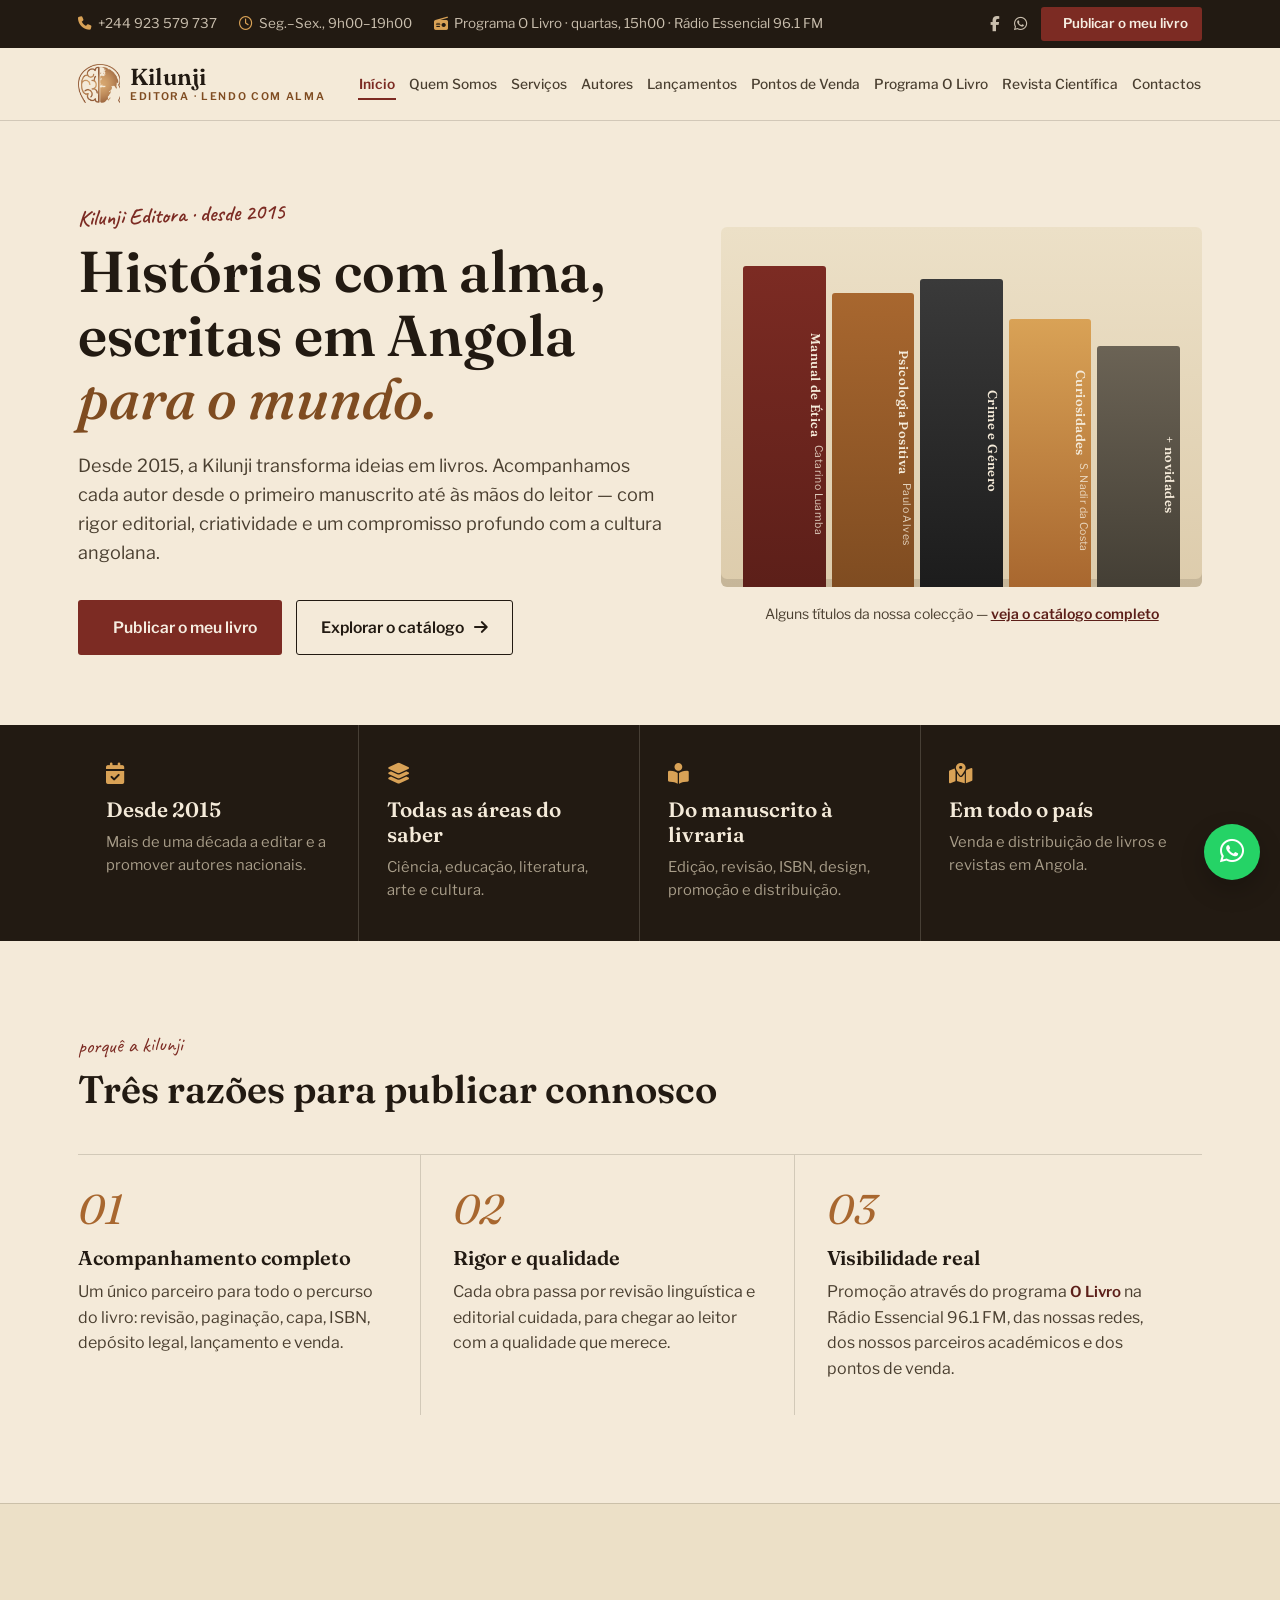
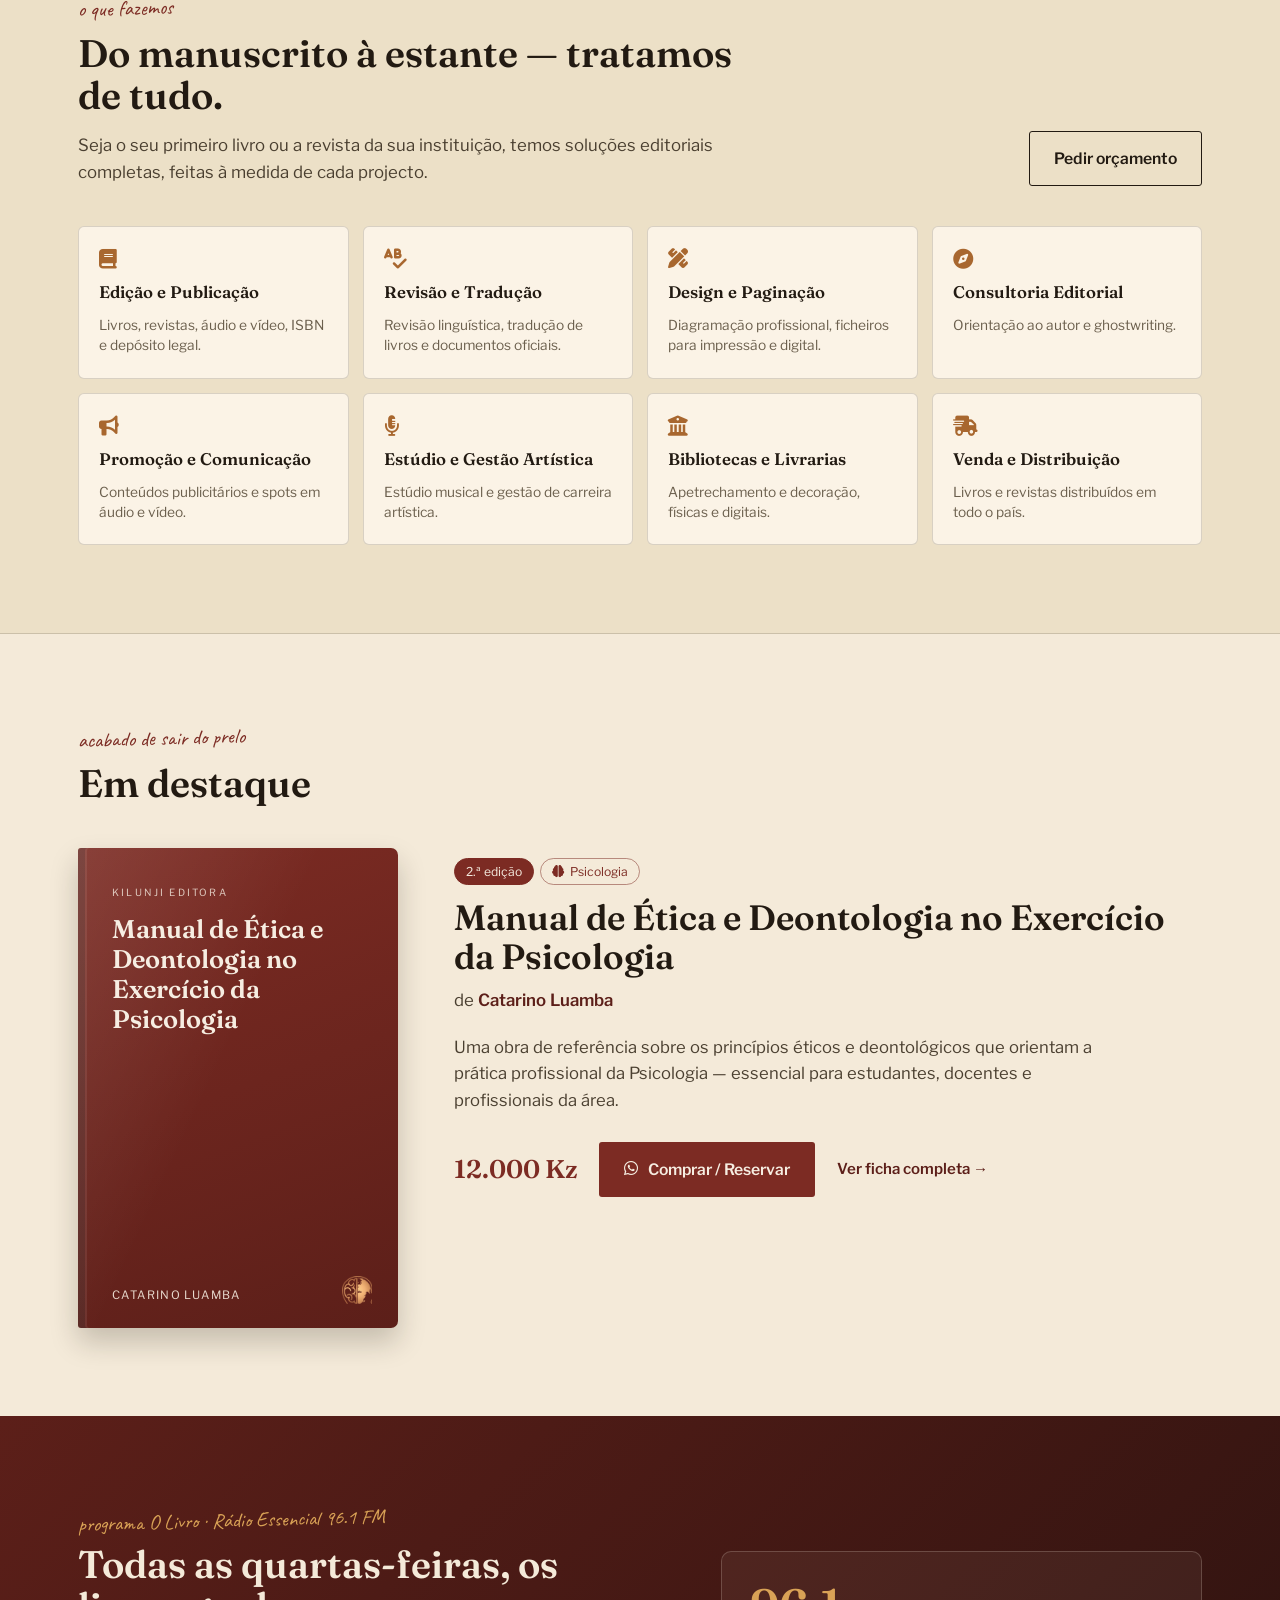
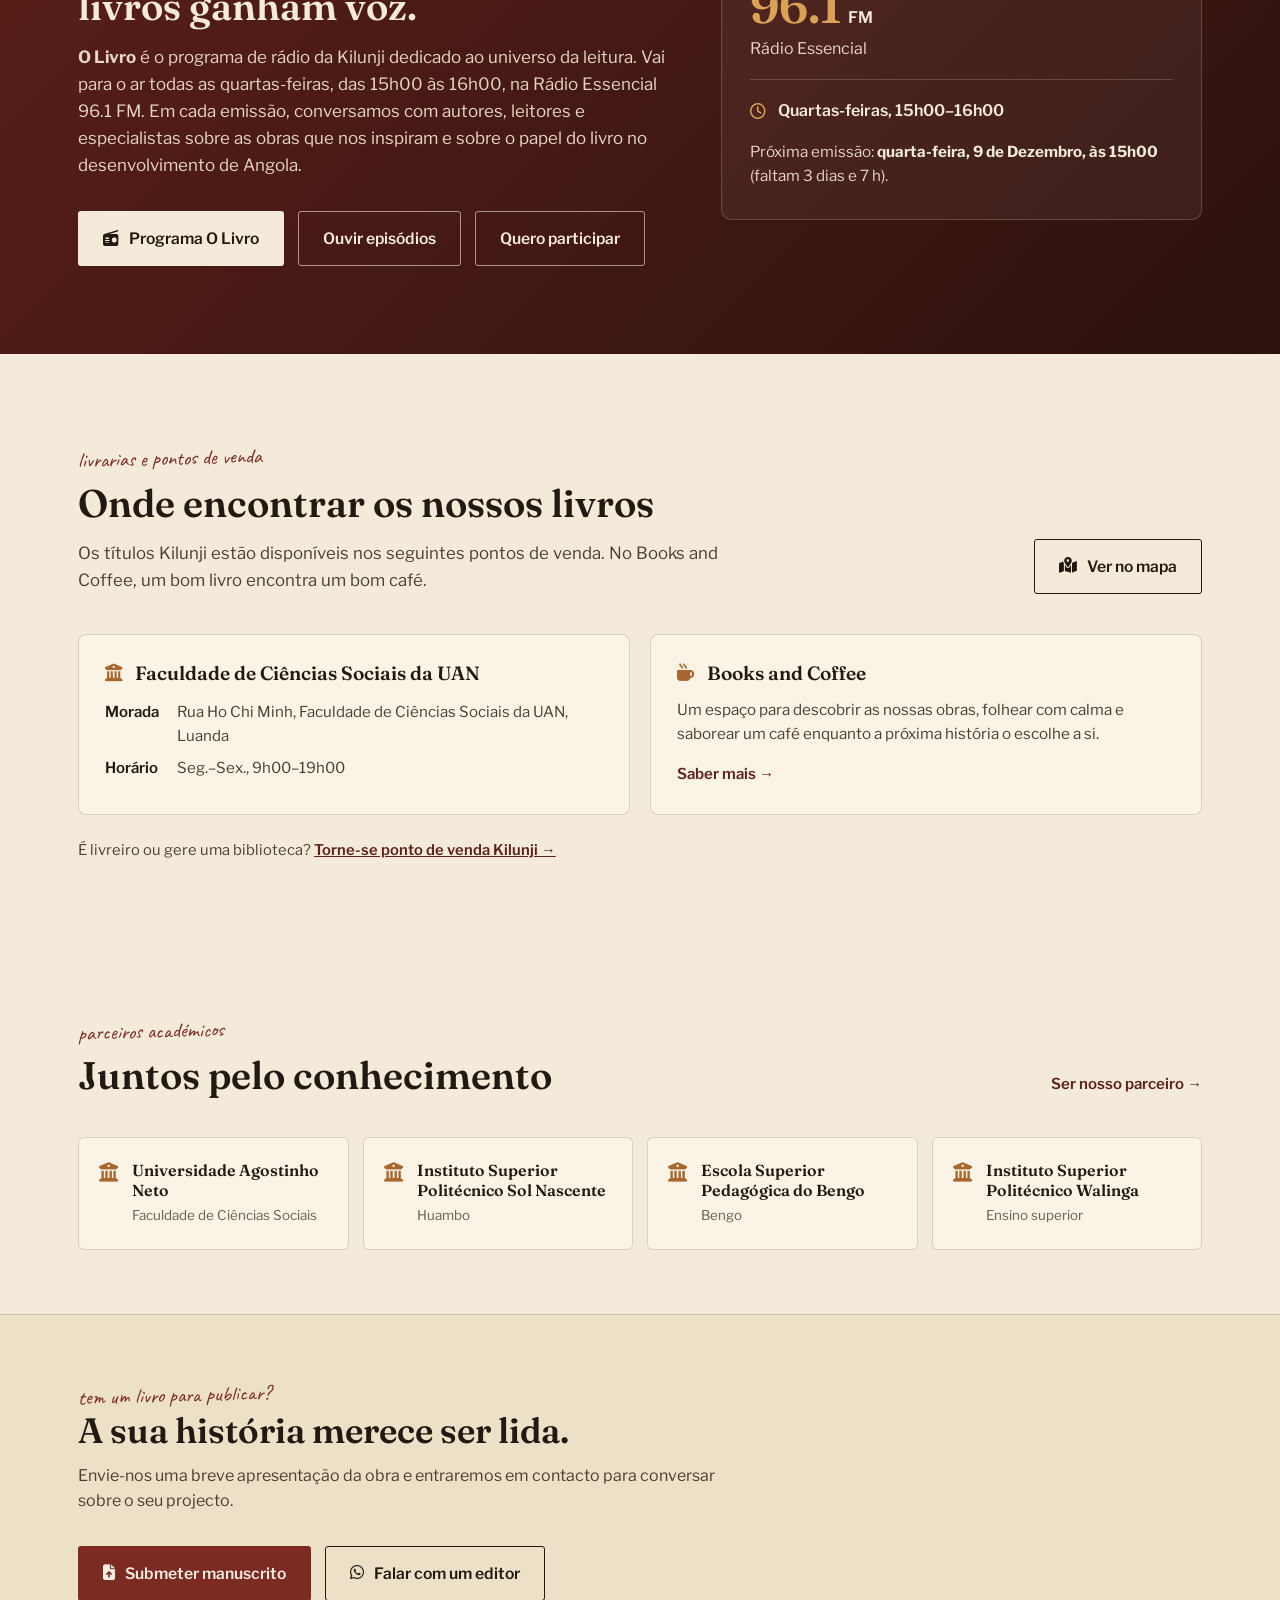
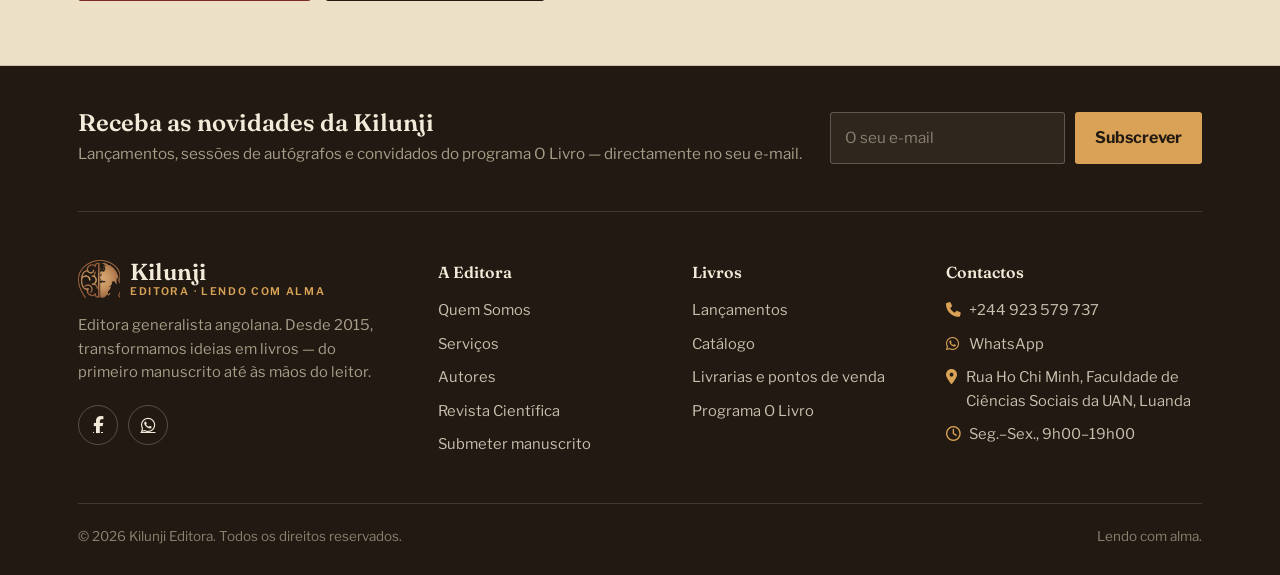
==== commit 248c32f6: "Pontos de Venda e Programa O Livro no menu principal - Menu com os 9 separadores do mapa do site do " ====
--- a/index.html
+++ b/index.html
@@ -21,6 +21,20 @@
 </head>
 <body>
 <a class="skip-link" href="#conteudo">Saltar para o conteúdo</a>
+<div class="topbar">
+  <div class="topbar-inner">
+    <div class="topbar-info">
+      <a href="tel:+244923579737"><i class="fa-solid fa-phone" aria-hidden="true"></i> +244 923 579 737</a>
+      <span><i class="fa-regular fa-clock" aria-hidden="true"></i> Seg.–Sex., 9h00–19h00</span>
+      <a href="programa-o-livro.html"><i class="fa-solid fa-radio" aria-hidden="true"></i> Programa O Livro · quartas, 15h00 · Rádio Essencial 96.1 FM</a>
+    </div>
+    <div class="topbar-actions">
+      <a href="https://www.facebook.com/share/19PNBQKD8v/?mibextid=wwXIfr" target="_blank" rel="noopener" aria-label="Facebook da Kilunji"><i class="fa-brands fa-facebook-f" aria-hidden="true"></i></a>
+      <a href="https://wa.me/244923579737" target="_blank" rel="noopener" aria-label="WhatsApp da Kilunji"><i class="fa-brands fa-whatsapp" aria-hidden="true"></i></a>
+      <a class="topbar-cta" href="submeter-livro.html"><i class="fa-solid fa-feather-pointer" aria-hidden="true"></i> Publicar o meu livro</a>
+    </div>
+  </div>
+</div>
 <header class="site-header">
   <nav class="nav" aria-label="Menu principal">
     <a href="index.html" class="brand" aria-label="Kilunji Editora — página inicial">
@@ -32,20 +46,13 @@
       <li><a href="sobre.html">Quem Somos</a></li>
       <li><a href="servicos.html">Serviços</a></li>
       <li><a href="autores.html">Autores</a></li>
-      <li class="has-sub">
-        <button type="button" class="sub-toggle" aria-expanded="false" aria-controls="sub-livros">Livros <i class="fa-solid fa-chevron-down" aria-hidden="true"></i></button>
-        <ul class="sub-menu" id="sub-livros">
-          <li><a href="lancamentos.html"><i class="fa-solid fa-star" aria-hidden="true"></i><span>Lançamentos<small>Novidades e destaques</small></span></a></li>
-          <li><a href="catalogo.html"><i class="fa-solid fa-book-open" aria-hidden="true"></i><span>Catálogo completo<small>Todos os títulos Kilunji</small></span></a></li>
-          <li><a href="livrarias.html"><i class="fa-solid fa-mug-hot" aria-hidden="true"></i><span>Livrarias e pontos de venda<small>Books and Coffee e parceiros</small></span></a></li>
-        </ul>
-      </li>
-      <li><a href="programa-o-livro.html">O Livro</a></li>
-      <li><a href="revista.html">Revista</a></li>
+      <li><a href="lancamentos.html">Lançamentos</a></li>
+      <li><a href="livrarias.html">Pontos de Venda</a></li>
+      <li><a href="programa-o-livro.html">Programa O Livro</a></li>
+      <li><a href="revista.html">Revista Científica</a></li>
       <li><a href="contacto.html">Contactos</a></li>
       <li class="mobile-cta"><a href="submeter-livro.html"><i class="fa-solid fa-feather-pointer" aria-hidden="true"></i> Publicar o meu livro</a></li>
     </ul>
-    <a class="nav-cta" href="submeter-livro.html"><i class="fa-solid fa-feather-pointer" aria-hidden="true"></i> Publicar o meu livro</a>
     <button type="button" class="burger" id="burgerBtn" aria-label="Abrir menu" aria-expanded="false" aria-controls="navLinks">
       <i class="fa-solid fa-bars" aria-hidden="true"></i>
     </button>
@@ -190,11 +197,12 @@
   <section class="radio-band">
     <div class="wrap radio-grid">
       <div>
-        <span class="kicker">programa de rádio</span>
+        <span class="kicker">programa O Livro · Rádio Essencial 96.1 FM</span>
         <h2 style="font-size:clamp(1.8rem,3vw,2.5rem); margin-top:6px;">Todas as quartas-feiras, os livros ganham voz.</h2>
-        <p style="margin-top:16px; font-size:1.06rem; max-width:52ch;"><b>O Livro</b> é o programa da Kilunji dedicado ao universo da leitura. Em cada emissão, conversamos com autores, leitores e especialistas sobre as obras que nos inspiram e sobre o papel do livro no desenvolvimento de Angola.</p>
+        <p style="margin-top:16px; font-size:1.06rem; max-width:52ch;"><b>O Livro</b> é o programa de rádio da Kilunji dedicado ao universo da leitura. Vai para o ar todas as quartas-feiras, das 15h00 às 16h00, na Rádio Essencial 96.1 FM. Em cada emissão, conversamos com autores, leitores e especialistas sobre as obras que nos inspiram e sobre o papel do livro no desenvolvimento de Angola.</p>
         <div class="hero-actions">
-          <a class="btn btn-light" href="programa-o-livro.html">Conhecer o programa</a>
+          <a class="btn btn-light" href="programa-o-livro.html"><i class="fa-solid fa-radio" aria-hidden="true"></i> Programa O Livro</a>
+          <a class="btn btn-ghost-light" href="programa-o-livro.html#episodios">Ouvir episódios</a>
           <a class="btn btn-ghost-light" href="programa-o-livro.html#participar">Quero participar</a>
         </div>
       </div>
@@ -204,6 +212,37 @@
         <p class="when"><i class="fa-regular fa-clock" aria-hidden="true"></i> Quartas-feiras, 15h00–16h00</p>
         <p class="radio-status" data-radio-status aria-live="polite"></p>
       </div>
+    </div>
+  </section>
+
+  <!-- PONTOS DE VENDA -->
+  <section>
+    <div class="wrap">
+      <div class="section-head-row">
+        <div class="section-head">
+          <span class="kicker">livrarias e pontos de venda</span>
+          <h2>Onde encontrar os nossos livros</h2>
+          <p>Os títulos Kilunji estão disponíveis nos seguintes pontos de venda. No Books and Coffee, um bom livro encontra um bom café.</p>
+        </div>
+        <a class="btn btn-ghost" href="livrarias.html#mapa"><i class="fa-solid fa-map-location-dot" aria-hidden="true"></i> Ver no mapa</a>
+      </div>
+      <div class="pos-grid">
+        <article class="pos-card">
+          <h3><i class="fa-solid fa-building-columns" aria-hidden="true"></i> Faculdade de Ciências Sociais da UAN</h3>
+          <dl>
+            <dt>Morada</dt><dd>Rua Ho Chi Minh, Faculdade de Ciências Sociais da UAN, Luanda</dd>
+            <dt>Horário</dt><dd>Seg.–Sex., 9h00–19h00</dd>
+          </dl>
+        </article>
+        <article class="pos-card">
+          <h3><i class="fa-solid fa-mug-hot" aria-hidden="true"></i> Books and Coffee</h3>
+          <p style="margin-top:14px; color:var(--ink-soft); font-size:0.95rem;">Um espaço para descobrir as nossas obras, folhear com calma e saborear um café enquanto a próxima história o escolhe a si.</p>
+          <div class="btn-actions" style="margin-top:16px;">
+            <a class="link-arrow" href="livrarias.html">Saber mais →</a>
+          </div>
+        </article>
+      </div>
+      <p class="divider-note">É livreiro ou gere uma biblioteca? <a href="contacto.html?assunto=ponto-de-venda#formulario">Torne-se ponto de venda Kilunji →</a></p>
     </div>
   </section>
 
--- a/assets/css/style.css
+++ b/assets/css/style.css
@@ -87,11 +87,28 @@
 .brand-text b{font-family:'Fraunces', serif; font-weight:600; font-size:1.45rem; letter-spacing:0.2px; color:var(--ink);}
 .brand-text small{font-size:0.66rem; letter-spacing:0.16em; text-transform:uppercase; color:var(--bronze-deep); margin-top:4px; font-weight:600;}
 
-.nav-links{display:flex; align-items:center; gap:18px; list-style:none; margin:0; padding:0;}
+/* Barra superior (contactos + botão principal) */
+.topbar{background:var(--ink); color:#cabfae; font-size:0.84rem;}
+.topbar-inner{max-width:var(--max); margin:0 auto; padding:7px 28px; display:flex; justify-content:space-between; align-items:center; gap:20px;}
+.topbar-info{display:flex; gap:22px; align-items:center; flex-wrap:wrap;}
+.topbar-info a, .topbar-info span{color:#cabfae; text-decoration:none; display:inline-flex; align-items:center; gap:7px;}
+.topbar-info i{color:var(--gold);}
+.topbar-info a:hover{color:var(--paper);}
+.topbar-actions{display:flex; gap:14px; align-items:center;}
+.topbar-actions > a:not(.topbar-cta){color:#cabfae; font-size:0.95rem;}
+.topbar-actions > a:not(.topbar-cta):hover{color:var(--gold);}
+.topbar-cta{
+  display:inline-flex; align-items:center; gap:8px; background:var(--wine); color:#f6ede1; text-decoration:none;
+  padding:6px 14px; border-radius:3px; font-weight:600; white-space:nowrap;
+}
+.topbar-cta:hover, .topbar-cta.active{background:var(--gold); color:var(--ink);}
+@media (max-width:1230px){ .topbar{display:none;} }
+
+.nav-links{display:flex; align-items:center; gap:12px; list-style:none; margin:0; padding:0;}
 .nav-links > li{position:relative;}
 .nav-links > li > a, .sub-toggle{white-space:nowrap;}
 .nav-links a, .sub-toggle{
-  text-decoration:none; font-size:0.92rem; font-weight:500; color:var(--ink-soft);
+  text-decoration:none; font-size:0.86rem; font-weight:500; color:var(--ink-soft);
   padding:6px 1px; border-bottom:2px solid transparent;
   font-family:'Libre Franklin', sans-serif;
 }
@@ -111,7 +128,7 @@
 }
 .sub-menu::before{content:""; position:absolute; top:-14px; left:0; right:0; height:14px;}
 .has-sub.open .sub-menu{opacity:1; visibility:visible; transform:none;}
-@media (hover:hover) and (min-width:1081px){
+@media (hover:hover) and (min-width:1231px){
   .has-sub:hover .sub-menu{opacity:1; visibility:visible; transform:none;}
 }
 .sub-menu a{
@@ -134,7 +151,7 @@
 .burger{display:none; background:none; border:none; cursor:pointer; padding:8px; font-size:1.4rem; color:var(--ink);}
 .nav-links .mobile-cta{display:none;}
 
-@media (max-width:1080px){
+@media (max-width:1230px){
   .nav-links{
     position:fixed; top:var(--header-h); left:0; right:0;
     background:var(--paper);
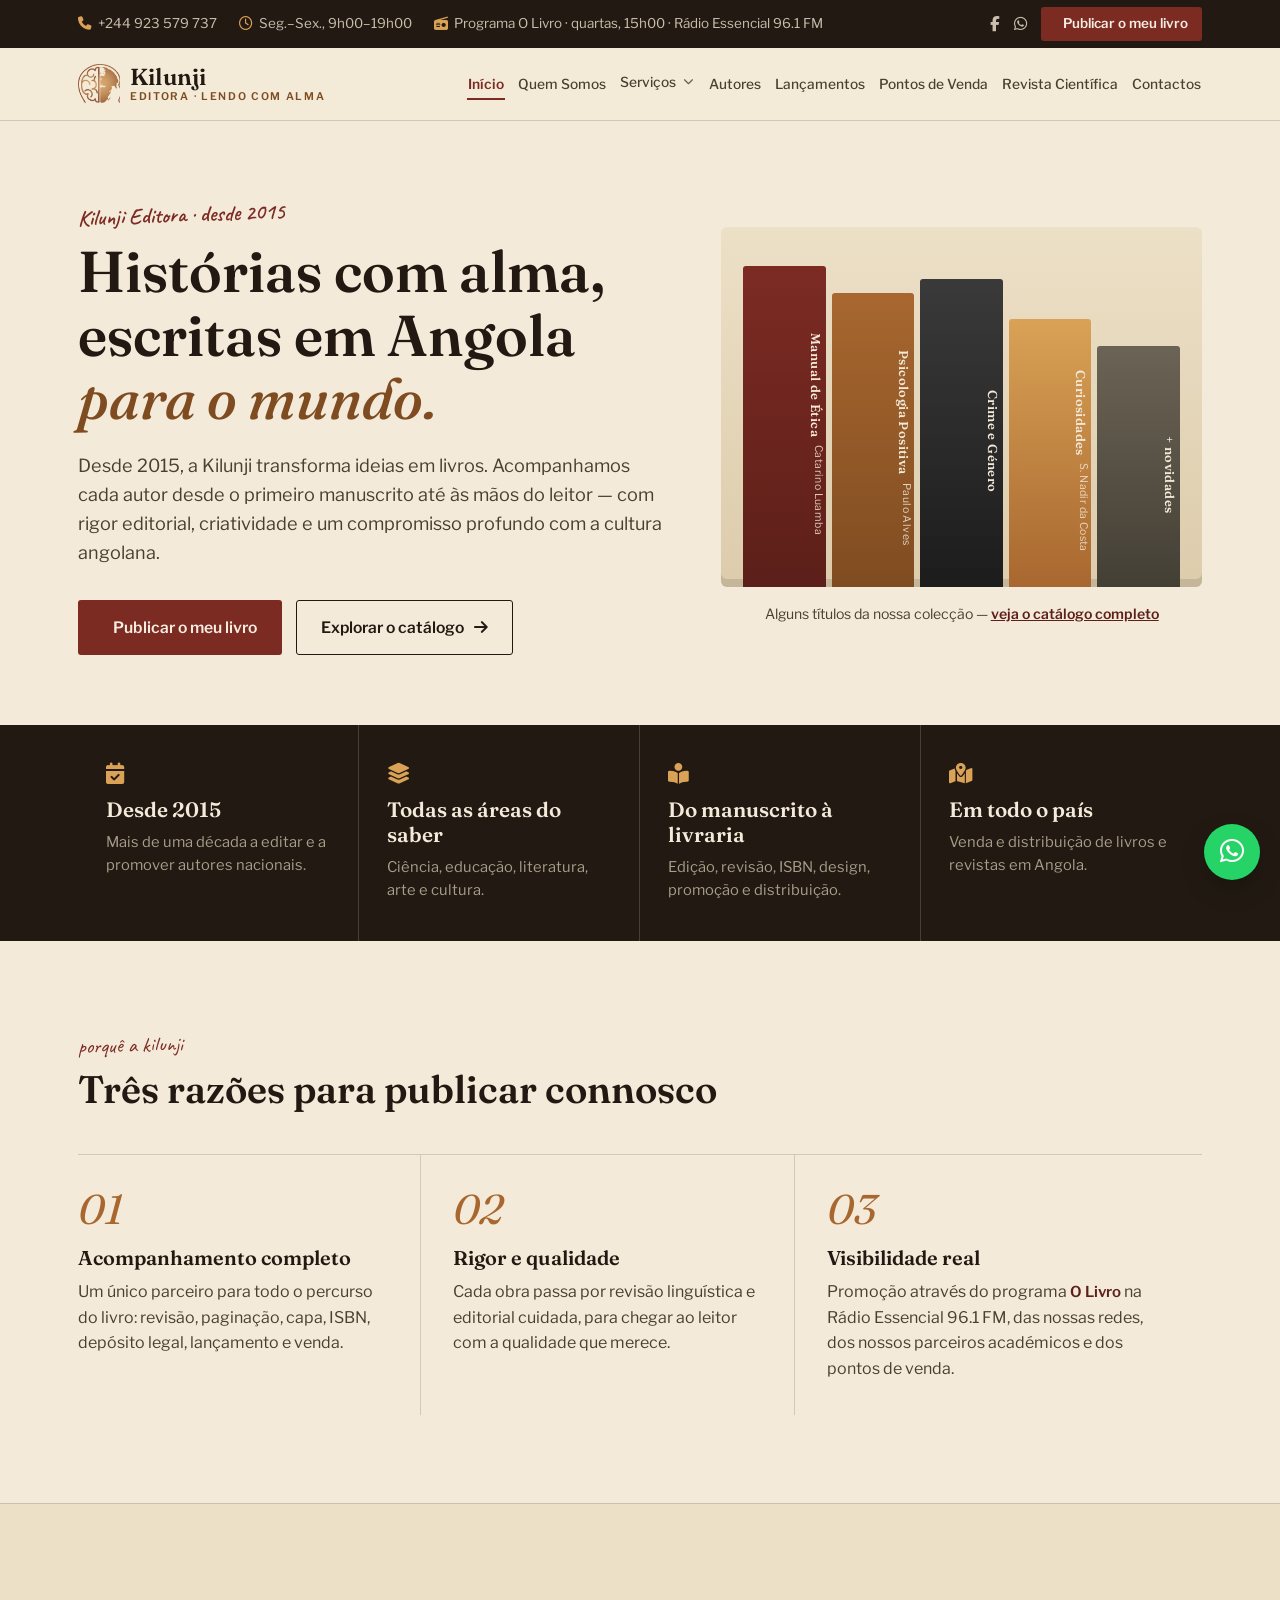
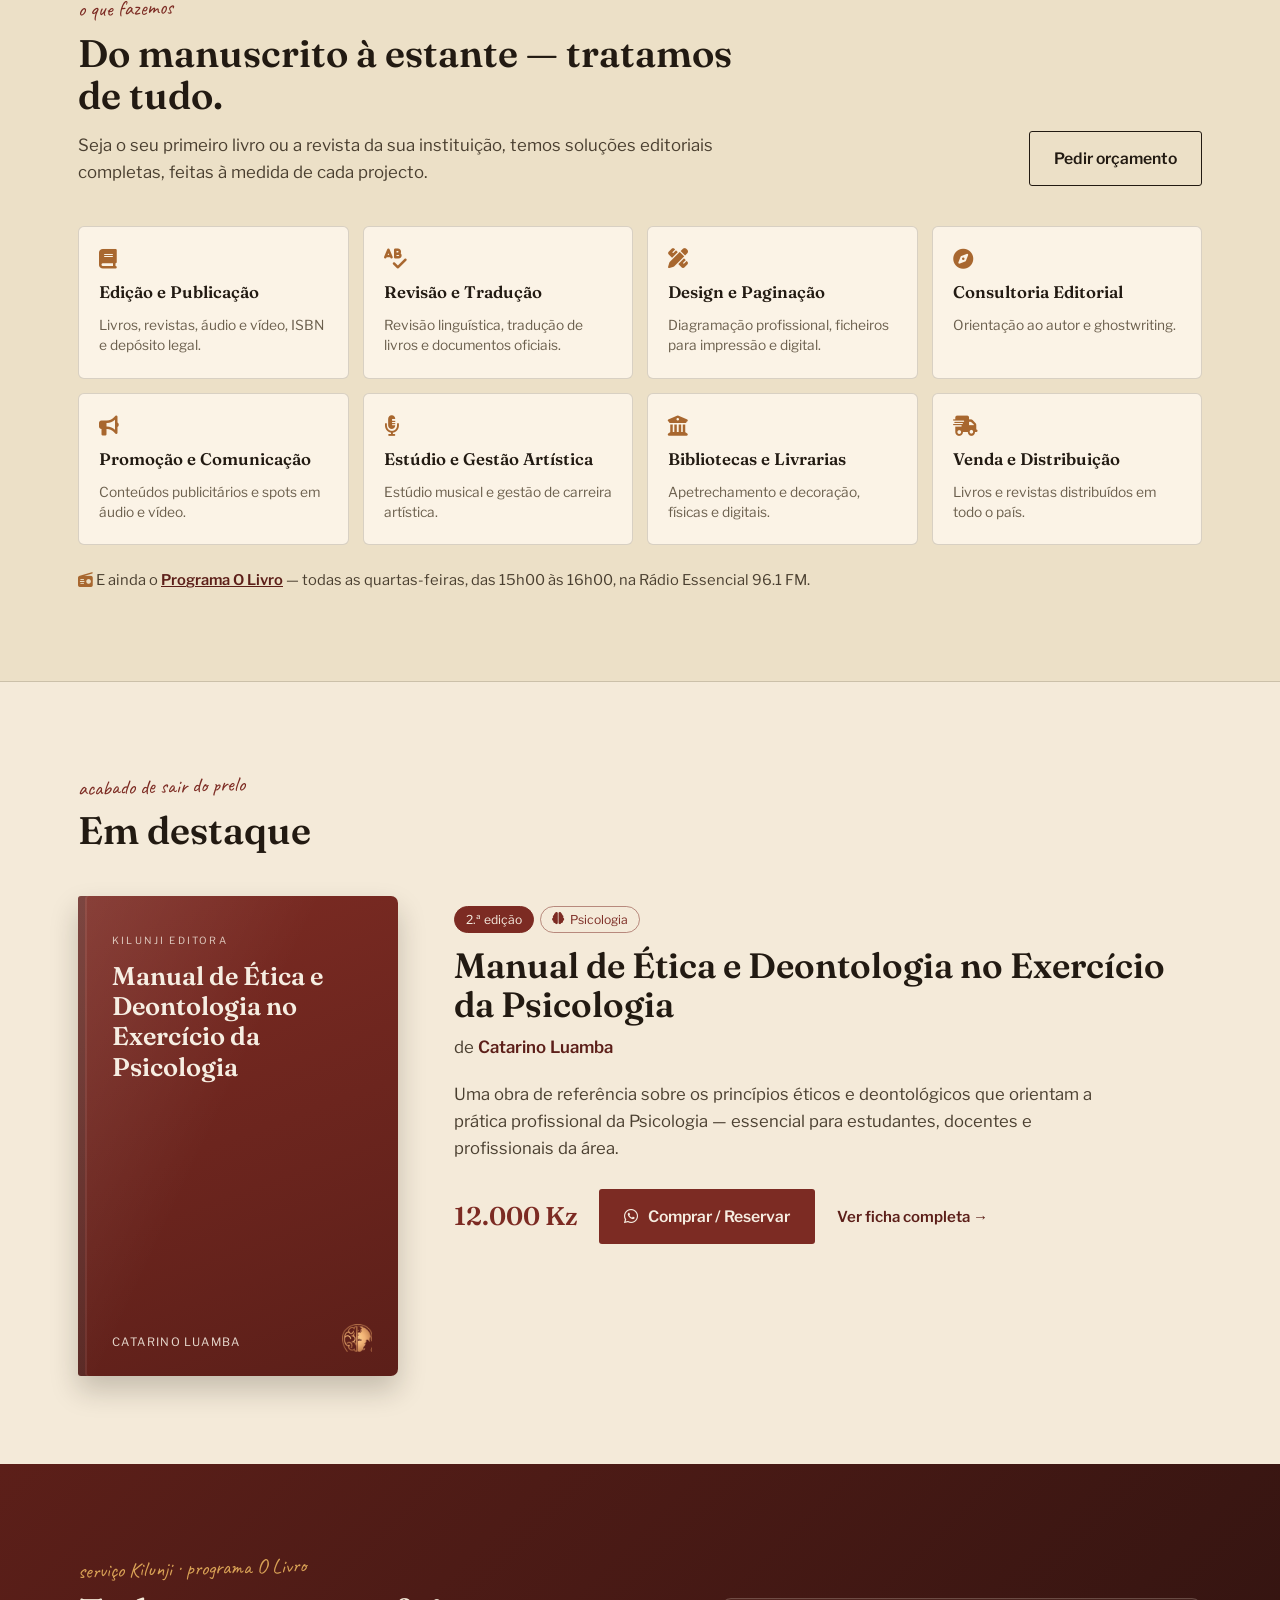
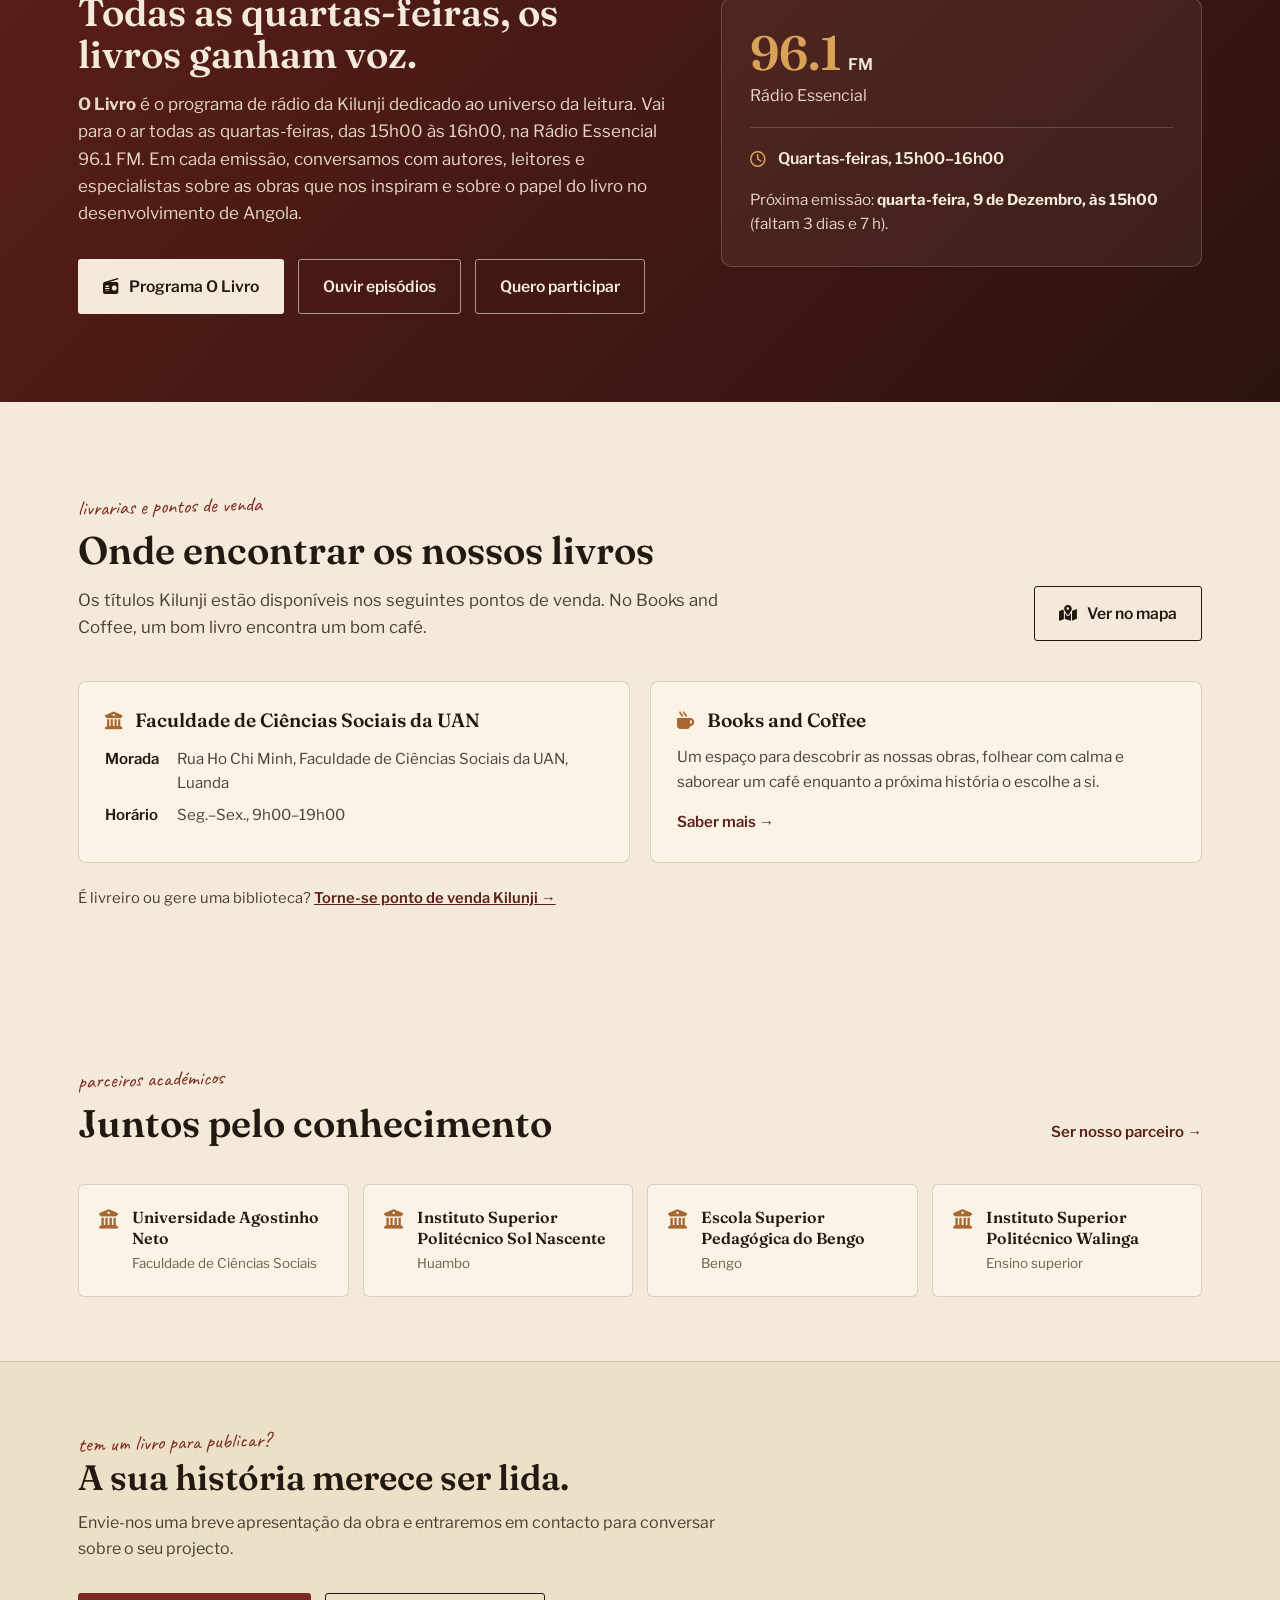
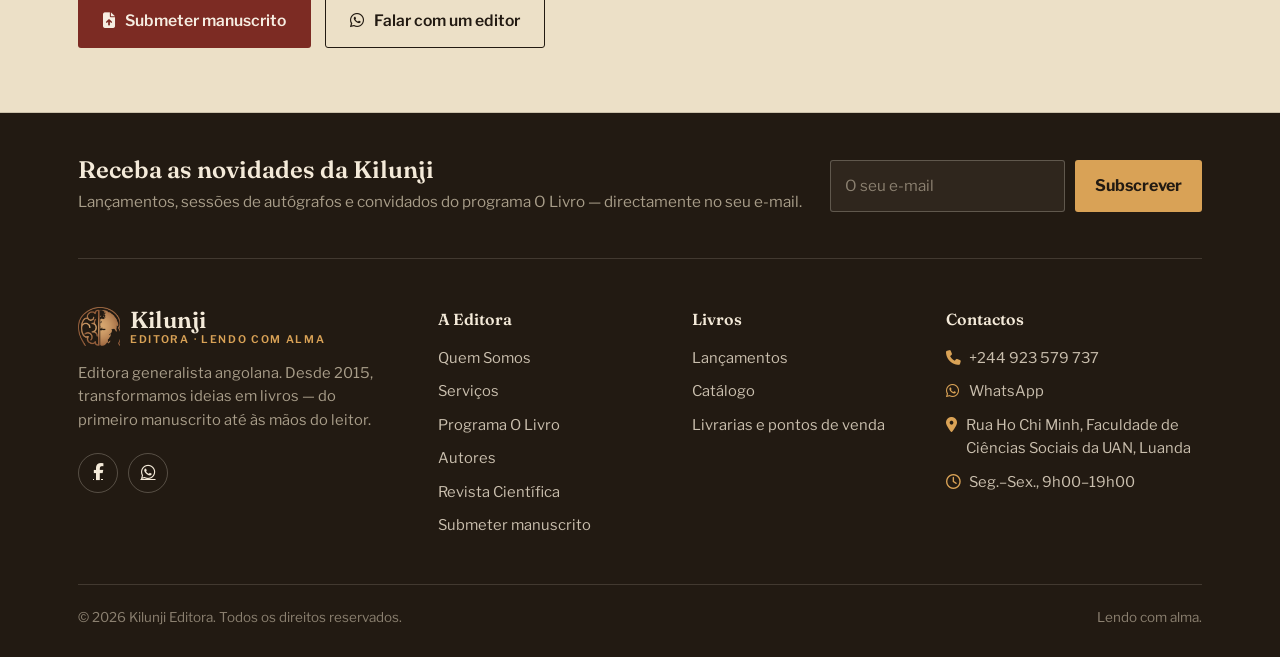
==== commit 903ab242: "Programa O Livro passa a fazer parte dos Serviços - Menu: Serviços com submenu (Todos os serviços, P" ====
--- a/index.html
+++ b/index.html
@@ -44,11 +44,17 @@
     <ul class="nav-links" id="navLinks">
       <li><a href="index.html" class="active" aria-current="page">Início</a></li>
       <li><a href="sobre.html">Quem Somos</a></li>
-      <li><a href="servicos.html">Serviços</a></li>
+      <li class="has-sub">
+        <a href="servicos.html">Serviços</a>
+        <button type="button" class="sub-toggle" aria-expanded="false" aria-controls="sub-servicos" aria-label="Mostrar submenu de Serviços"><i class="fa-solid fa-chevron-down" aria-hidden="true"></i></button>
+        <ul class="sub-menu" id="sub-servicos">
+          <li><a href="servicos.html"><i class="fa-solid fa-layer-group" aria-hidden="true"></i><span>Todos os serviços<small>Edição, revisão, design, distribuição…</small></span></a></li>
+          <li><a href="programa-o-livro.html"><i class="fa-solid fa-radio" aria-hidden="true"></i><span>Programa O Livro<small>Quartas, 15h00 · Rádio Essencial 96.1 FM</small></span></a></li>
+        </ul>
+      </li>
       <li><a href="autores.html">Autores</a></li>
       <li><a href="lancamentos.html">Lançamentos</a></li>
       <li><a href="livrarias.html">Pontos de Venda</a></li>
-      <li><a href="programa-o-livro.html">Programa O Livro</a></li>
       <li><a href="revista.html">Revista Científica</a></li>
       <li><a href="contacto.html">Contactos</a></li>
       <li class="mobile-cta"><a href="submeter-livro.html"><i class="fa-solid fa-feather-pointer" aria-hidden="true"></i> Publicar o meu livro</a></li>
@@ -163,6 +169,7 @@
         <a href="servicos.html#bibliotecas"><i class="fa-solid fa-building-columns" aria-hidden="true"></i><b>Bibliotecas e Livrarias</b><span>Apetrechamento e decoração, físicas e digitais.</span></a>
         <a href="servicos.html#distribuicao"><i class="fa-solid fa-truck-fast" aria-hidden="true"></i><b>Venda e Distribuição</b><span>Livros e revistas distribuídos em todo o país.</span></a>
       </div>
+      <p class="divider-note"><i class="fa-solid fa-radio" aria-hidden="true" style="color:var(--bronze);"></i> E ainda o <a href="programa-o-livro.html">Programa O Livro</a> — todas as quartas-feiras, das 15h00 às 16h00, na Rádio Essencial 96.1 FM.</p>
     </div>
   </section>
 
@@ -197,7 +204,7 @@
   <section class="radio-band">
     <div class="wrap radio-grid">
       <div>
-        <span class="kicker">programa O Livro · Rádio Essencial 96.1 FM</span>
+        <span class="kicker">serviço Kilunji · programa O Livro</span>
         <h2 style="font-size:clamp(1.8rem,3vw,2.5rem); margin-top:6px;">Todas as quartas-feiras, os livros ganham voz.</h2>
         <p style="margin-top:16px; font-size:1.06rem; max-width:52ch;"><b>O Livro</b> é o programa de rádio da Kilunji dedicado ao universo da leitura. Vai para o ar todas as quartas-feiras, das 15h00 às 16h00, na Rádio Essencial 96.1 FM. Em cada emissão, conversamos com autores, leitores e especialistas sobre as obras que nos inspiram e sobre o papel do livro no desenvolvimento de Angola.</p>
         <div class="hero-actions">
@@ -345,6 +352,7 @@
         <ul>
           <li><a href="sobre.html">Quem Somos</a></li>
           <li><a href="servicos.html">Serviços</a></li>
+          <li><a href="programa-o-livro.html">Programa O Livro</a></li>
           <li><a href="autores.html">Autores</a></li>
           <li><a href="revista.html">Revista Científica</a></li>
           <li><a href="submeter-livro.html">Submeter manuscrito</a></li>
@@ -356,7 +364,6 @@
           <li><a href="lancamentos.html">Lançamentos</a></li>
           <li><a href="catalogo.html">Catálogo</a></li>
           <li><a href="livrarias.html">Livrarias e pontos de venda</a></li>
-          <li><a href="programa-o-livro.html">Programa O Livro</a></li>
         </ul>
       </div>
       <div>
--- a/assets/css/style.css
+++ b/assets/css/style.css
@@ -116,6 +116,9 @@
 .nav-links a.active, .sub-toggle.active{color:var(--wine); border-color:var(--wine); font-weight:600;}
 
 .sub-toggle{background:none; border-top:none; border-left:none; border-right:none; cursor:pointer; display:inline-flex; align-items:center; gap:6px;}
+.has-sub{display:flex; align-items:center; gap:3px;}
+.has-sub .sub-toggle{padding:6px 3px; border-bottom:2px solid transparent; color:var(--ink-mute);}
+.has-sub .sub-toggle:hover{border-color:transparent;}
 .sub-toggle i{font-size:0.65rem; transition:transform .2s ease;}
 .has-sub.open .sub-toggle i{transform:rotate(180deg);}
 .sub-menu{
@@ -164,6 +167,8 @@
   .nav-links.open{max-height:calc(100vh - var(--header-h));}
   .nav-links > li > a, .sub-toggle{display:flex; width:100%; padding:14px 28px; border-bottom:1px solid var(--line); font-size:1rem;}
   .nav-links > li > a.active{border-bottom-color:var(--line); background:var(--paper-deep);}
+  .has-sub{display:block;}
+  .has-sub .sub-toggle{display:none;}
   .sub-toggle{justify-content:space-between; pointer-events:none;}
   .sub-toggle i{display:none;}
   .sub-toggle.active{border-bottom-color:var(--line);}
@@ -332,7 +337,15 @@
 .svc ul{margin:0; padding:0; list-style:none;}
 .svc li{margin-bottom:9px; padding-left:24px; position:relative; color:var(--on-dark);}
 .svc li::before{content:"—"; position:absolute; left:0; color:var(--gold);}
+.svc-wide{
+  grid-column:1 / -1; border-right:none !important;
+  display:flex; justify-content:space-between; align-items:center; gap:32px; flex-wrap:wrap;
+  background:linear-gradient(135deg, rgba(124,43,35,0.55), rgba(92,31,25,0.25));
+}
+.svc-wide .svc-text{color:var(--on-dark); margin-bottom:14px; max-width:62ch;}
+.svc-wide .btn-actions{margin-top:0;}
 @media (max-width:780px){
+  .svc-wide{padding:28px 20px !important;}
   .svc-grid{grid-template-columns:1fr;}
   .svc:nth-child(odd){border-right:none;}
   .svc{padding:28px 0;}
